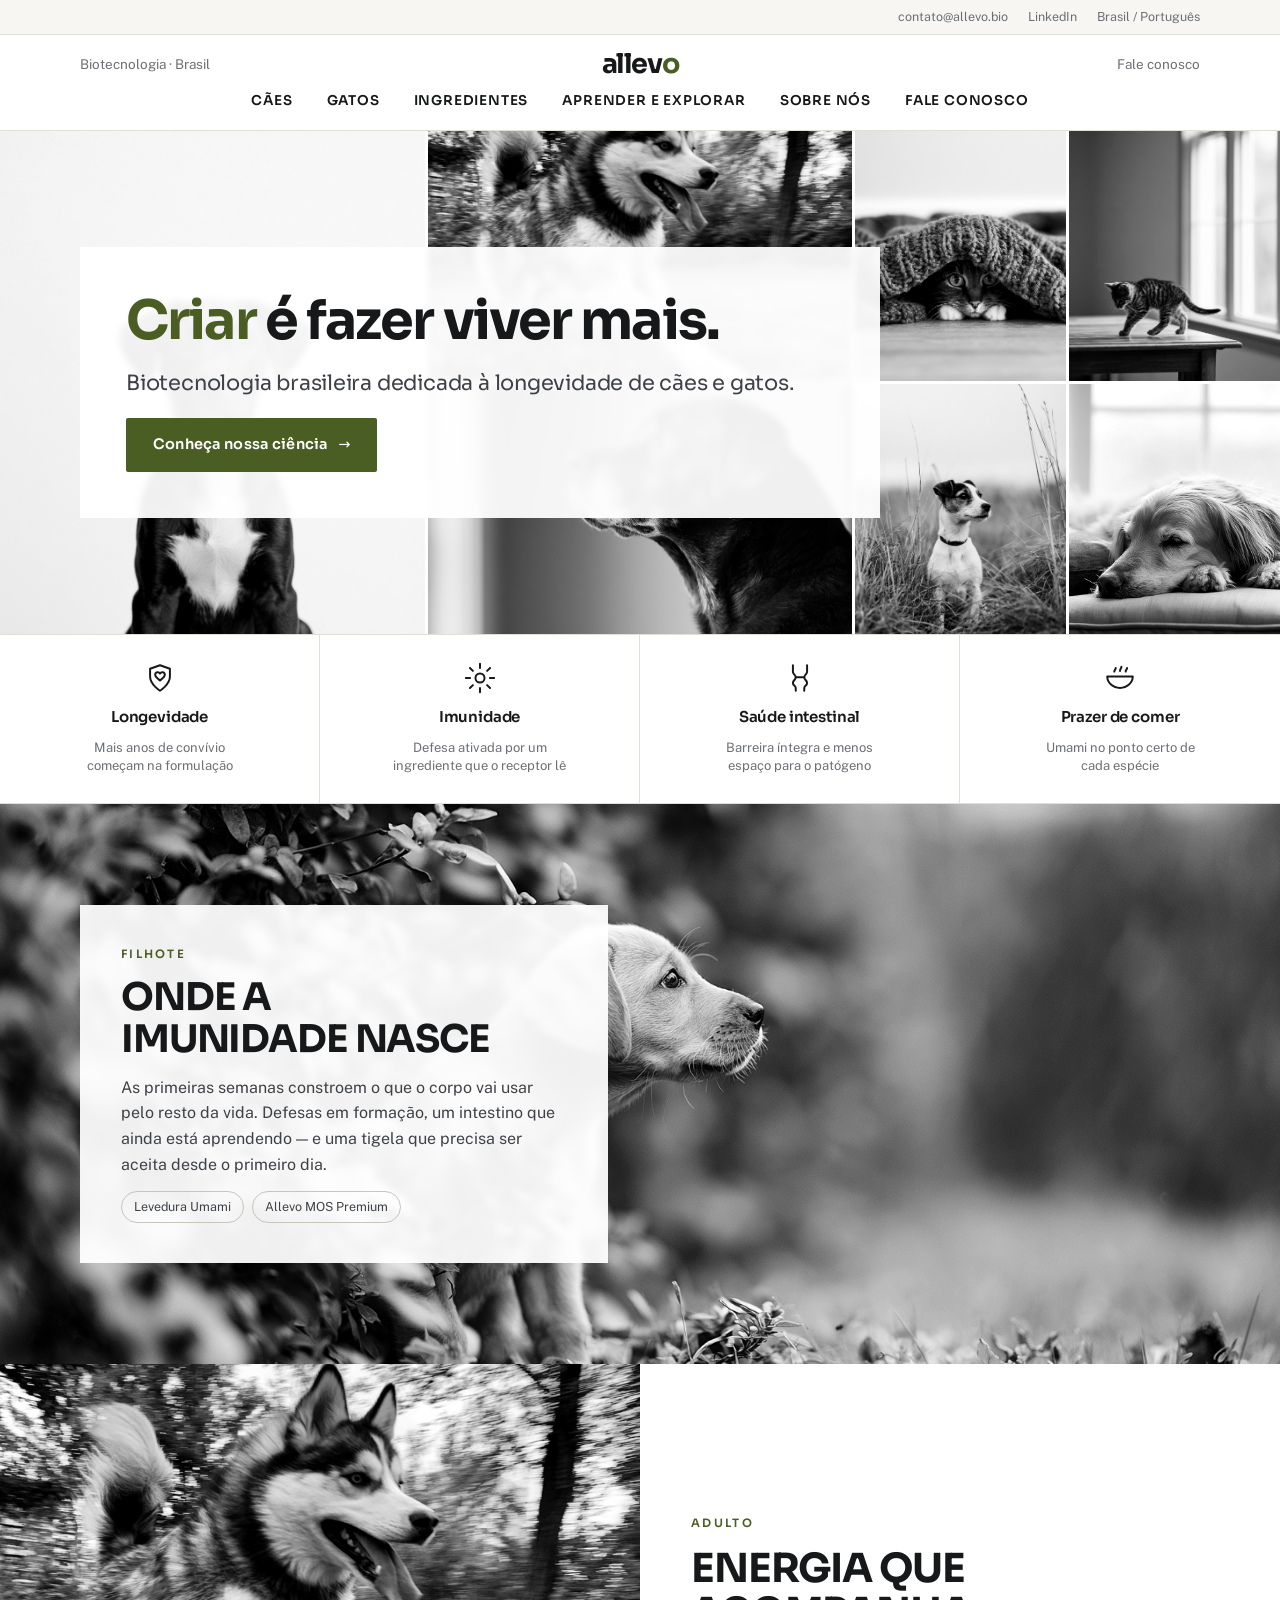
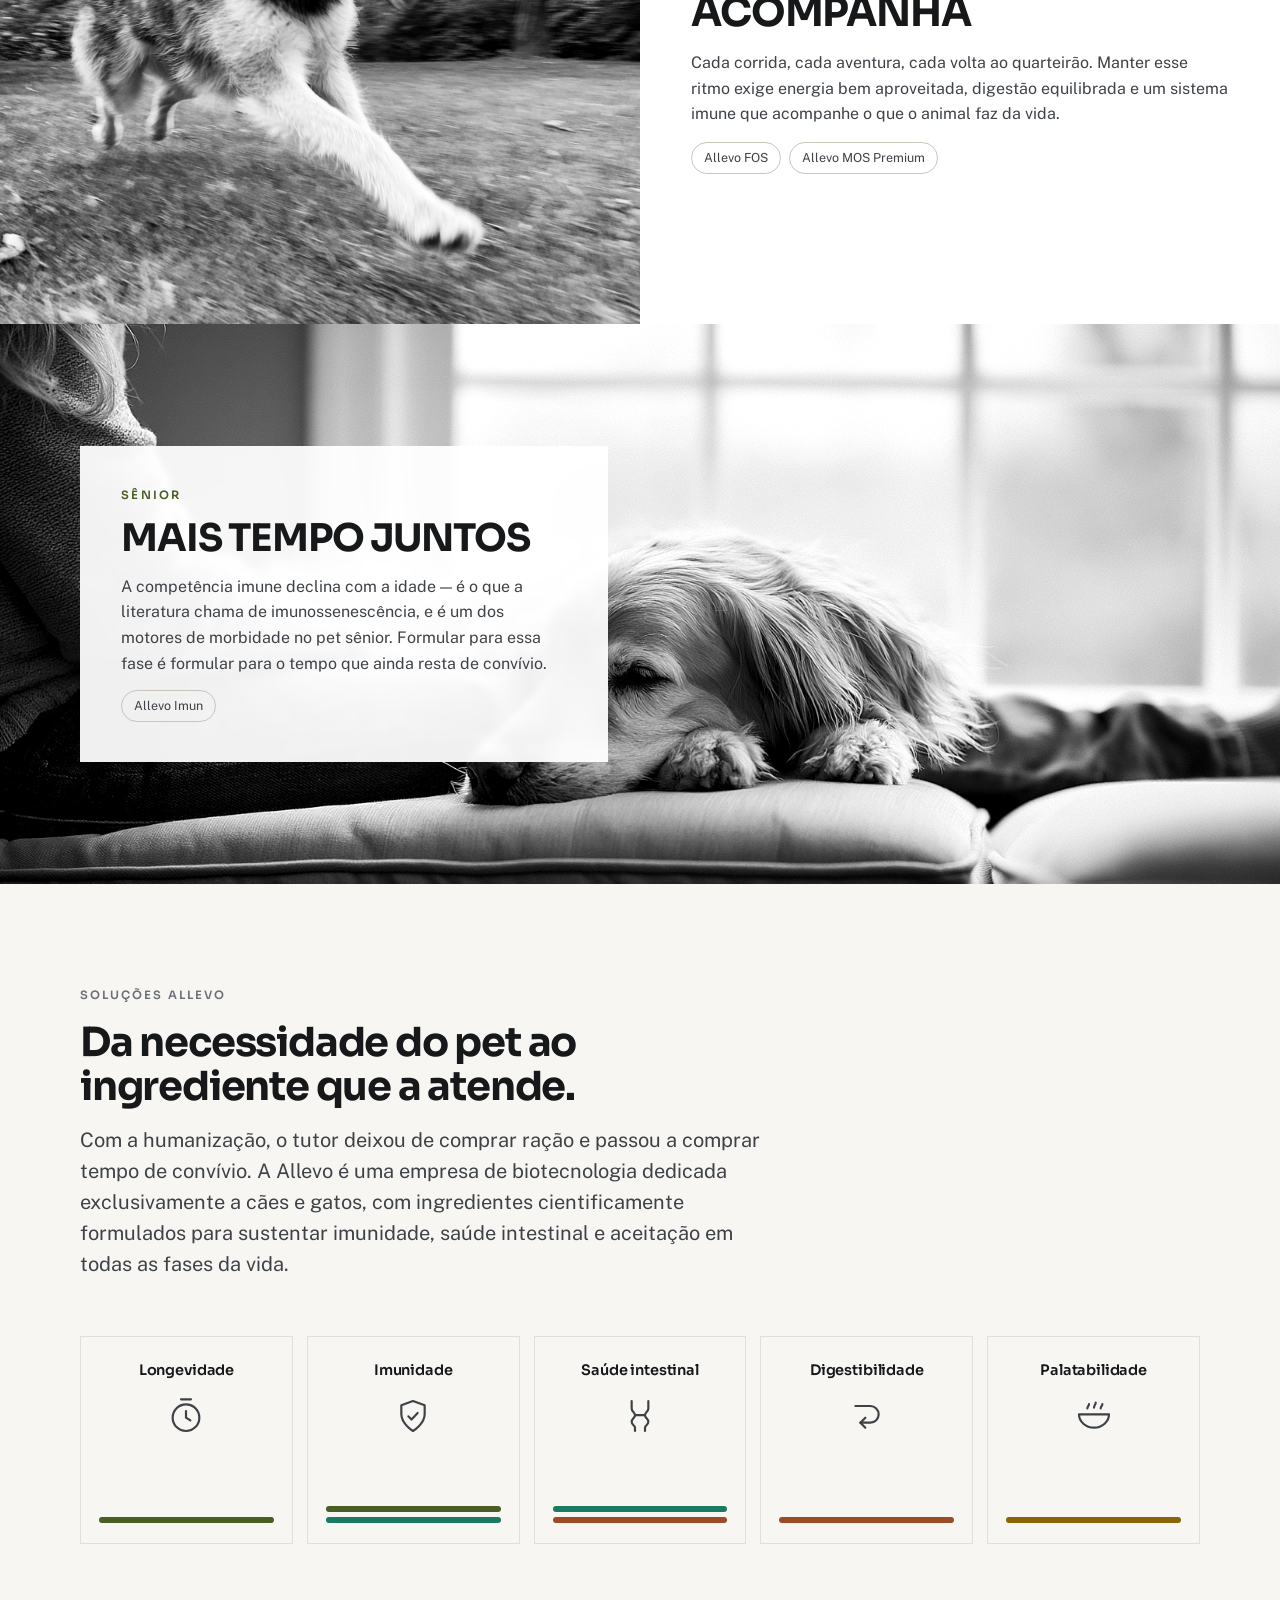
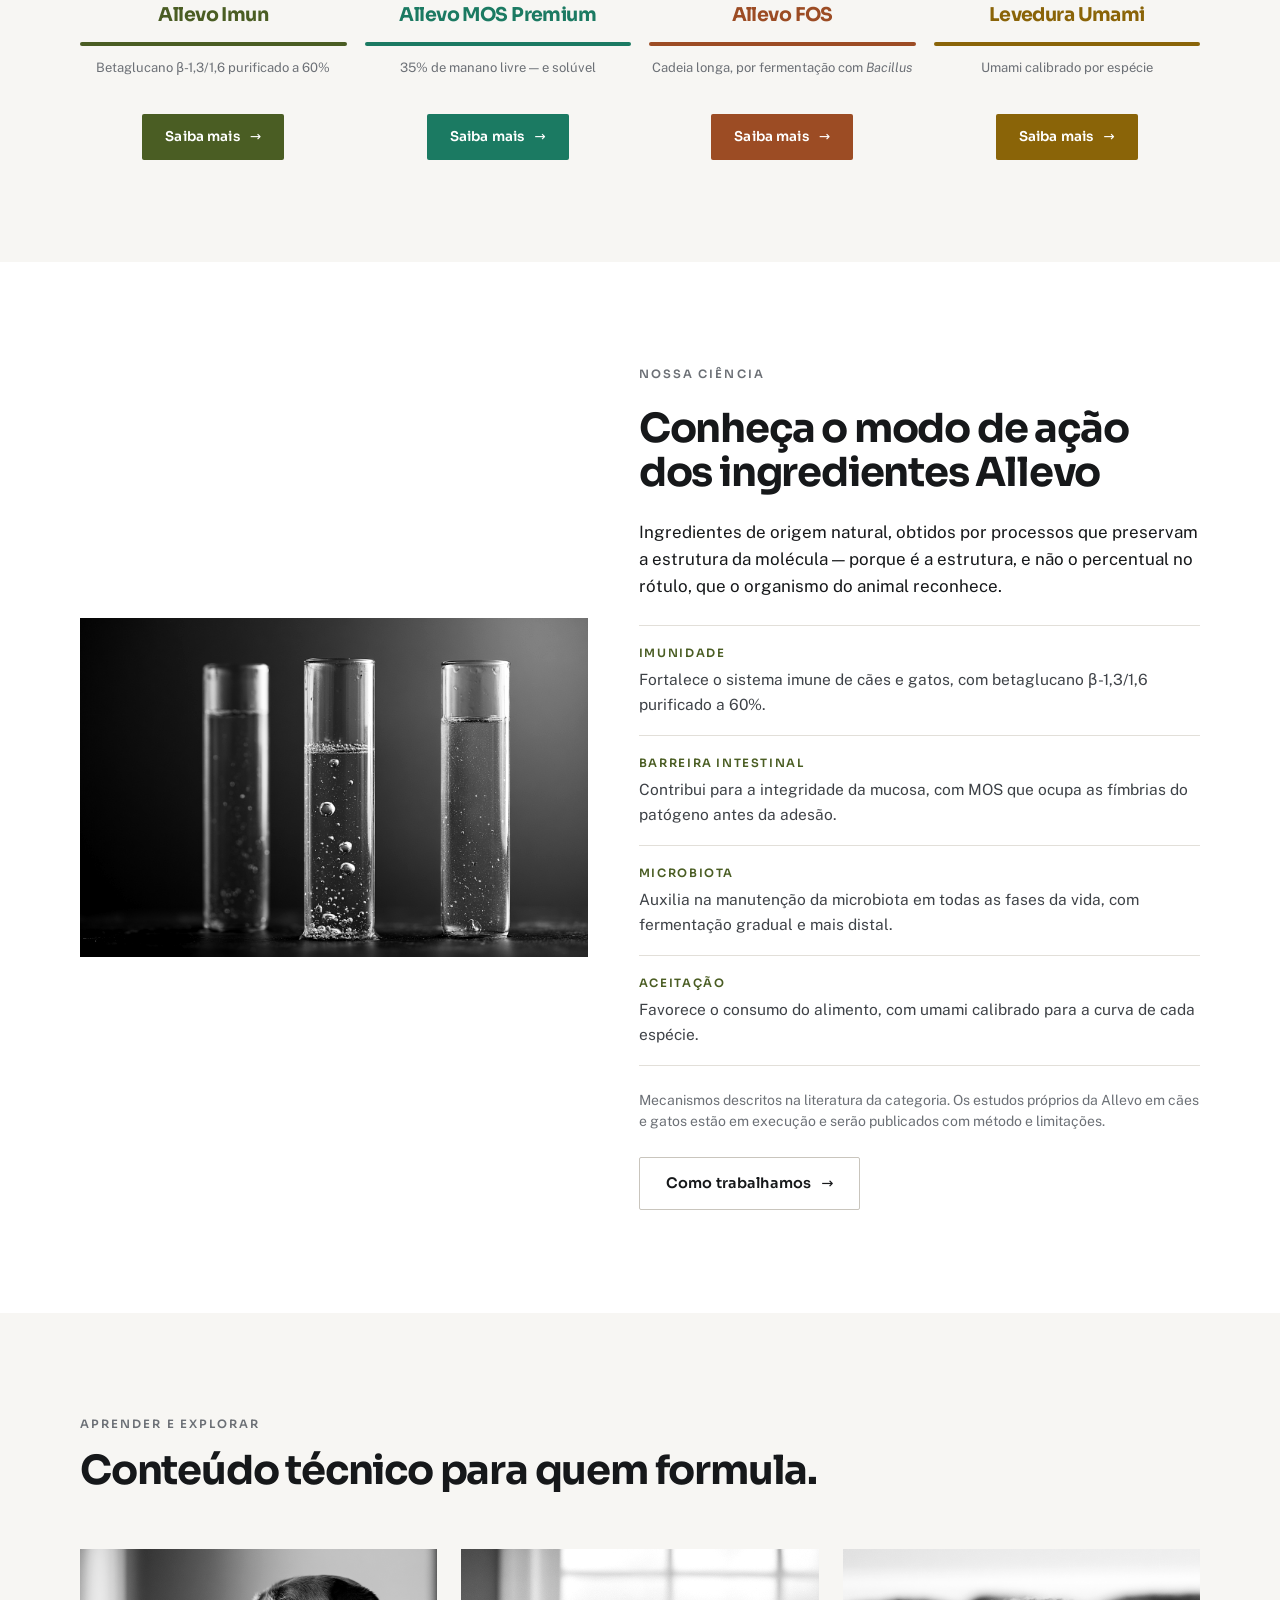
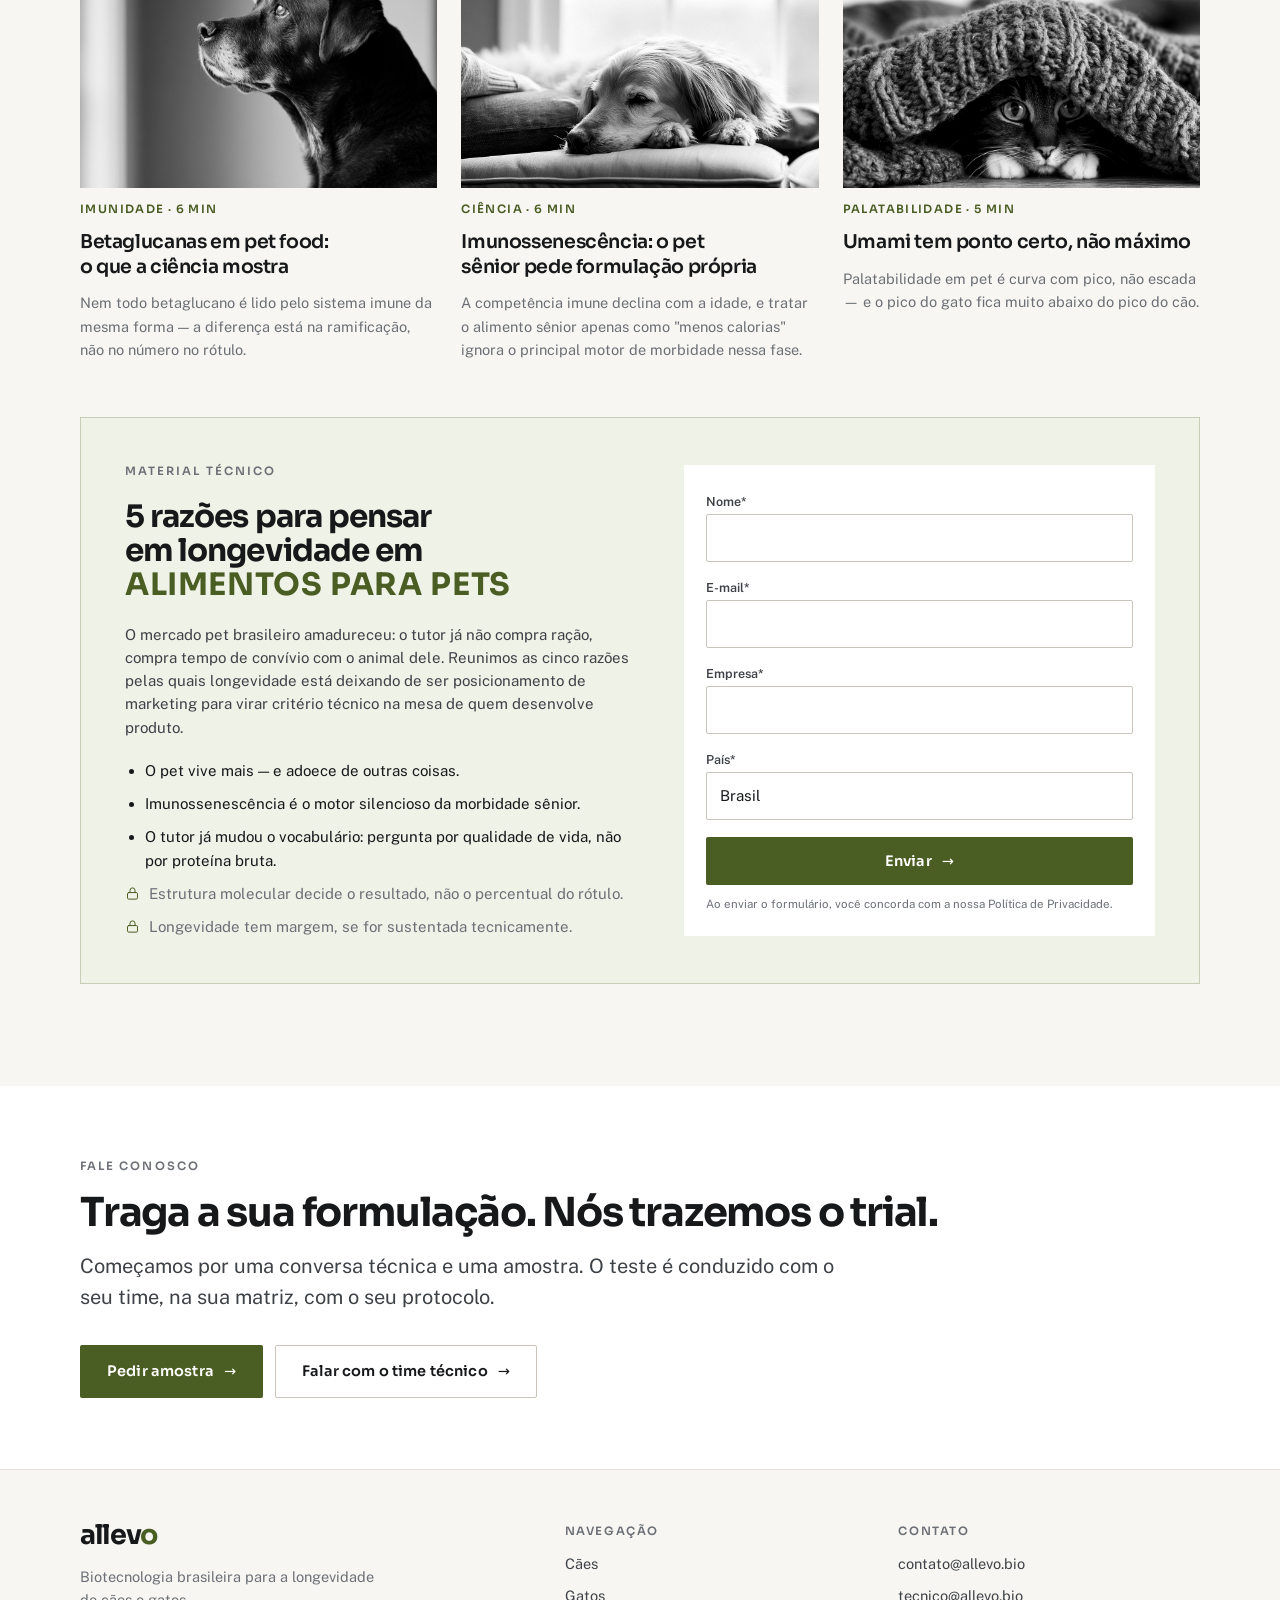
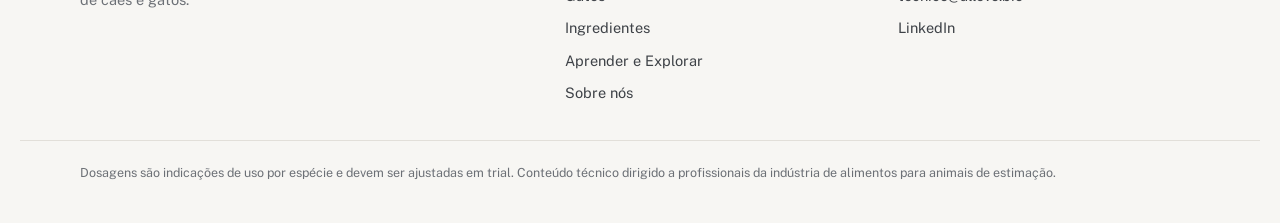
==== index.html @ f59e7001 "Paleta oliva, blocos de fase e comunicação no estilo MacroGard - Verde oliva #4A5D23 substitui o azu" ====
<!DOCTYPE html>
<html lang="pt-BR">
<head>
<meta charset="utf-8">
<meta name="viewport" content="width=device-width, initial-scale=1">
<title>Allevo — biotecnologia para a longevidade de cães e gatos</title>
<meta name="description" content="Ingredientes funcionais cientificamente formulados para pet food: betaglucano purificado, MOS solúvel, FOS de cadeia longa e levedura umami calibrada por espécie.">
<link rel="canonical" href="https://allevo.bio/">
<link rel="icon" href="favicon.svg" type="image/svg+xml">
<meta property="og:type" content="website">
<meta property="og:site_name" content="Allevo">
<meta property="og:locale" content="pt_BR">
<meta property="og:url" content="https://allevo.bio/">
<meta property="og:title" content="Allevo — biotecnologia para a longevidade de cães e gatos">
<meta property="og:description" content="Ingredientes funcionais cientificamente formulados para pet food: betaglucano purificado, MOS solúvel, FOS de cadeia longa e levedura umami calibrada por espécie.">
<meta property="og:image" content="https://allevo.bio/img/og-allevo.jpg">
<meta property="og:image:width" content="1200">
<meta property="og:image:height" content="630">
<meta name="twitter:card" content="summary_large_image">
<meta name="theme-color" content="#FFFFFF">
<link rel="preconnect" href="https://fonts.googleapis.com">
<link rel="preconnect" href="https://fonts.gstatic.com" crossorigin>
<link href="https://fonts.googleapis.com/css2?family=Sora:wght@400;600;700&family=Public+Sans:wght@400;500;600;700&display=swap" rel="stylesheet">
<link rel="stylesheet" href="styles.css?v=6df43c43">
</head>
<body>

<div class="topbar">
  <div class="topbar-in">
    <a href="mailto:contato@allevo.bio">contato@allevo.bio</a>
    <a href="#">LinkedIn</a>
    <span>Brasil / Português</span>
  </div>
</div>

<header class="nav">
  <div class="nav-in">
    <div class="nav-side"><span>Biotecnologia · Brasil</span></div>
    <a class="wordmark" href="index.html">allev<span>o</span></a>
    <div class="nav-side nav-side--r"><a href="#contato" style="color:inherit;text-decoration:none">Fale conosco</a></div>
  </div>
  <nav class="nav-links">
    <a href="caes.html">Cães</a>
    <a href="gatos.html">Gatos</a>
    <a href="ingredientes.html">Ingredientes</a>
    <a href="aprender.html">Aprender e Explorar</a>
    <a href="sobre.html">Sobre nós</a>
    <a href="#contato">Fale conosco</a>
  </nav>
  <div class="nav-mob">
    <div class="nav-mob-in">
      <a href="caes.html">Cães</a>
      <a href="gatos.html">Gatos</a>
      <a href="ingredientes.html">Ingredientes</a>
      <a href="aprender.html">Aprender e Explorar</a>
      <a href="sobre.html">Sobre nós</a>
      <a href="#contato">Fale conosco</a>
    </div>
  </div>
</header>

<main>

  <!-- ===================================================== HERO MOSAICO -->
  <section class="hero">
    <div class="mosaic" aria-hidden="true">
      <img class="bw" src="img/filhote-retrato.png" alt="" style="grid-column: span 2; grid-row: span 2;">
      <img class="bw" src="img/husky-correndo.png" alt="" style="grid-column: span 2;">
      <img class="bw" src="img/gato-cobertor.png" alt="">
      <img class="bw" src="img/gatinho-janela.png" alt="">
      <img class="bw" src="img/labrador-senior.png" alt="" style="grid-column: span 2;">
      <img class="bw" src="img/jack-russell-capim.png" alt="">
      <img class="bw" src="img/golden-tutor.png" alt="">
    </div>

    <div class="hero-panel">
      <div class="hero-panel-in">
        <div class="hero-card">
          <h1><span class="blue">Criar</span> é fazer viver mais.</h1>
          <p class="hero-sub">Biotecnologia brasileira dedicada à longevidade de cães e gatos.</p>
          <div class="btn-row">
            <a class="btn btn--primary" href="#ciencia">Conheça nossa ciência</a>
          </div>
        </div>
      </div>
    </div>
  </section>

  <!-- ===================================================== NECESSIDADES -->
  <section class="needs" aria-label="Necessidades do pet">
    <a class="need" href="ingredientes.html#imun">
      <svg viewBox="0 0 24 24" aria-hidden="true"><path d="M12 21s7-4.35 7-10V5.5L12 3 5 5.5V11c0 5.65 7 10 7 10Z"/><path d="M12 8.8c.9-1.4 3.4-1.1 3.4.9 0 1.7-2.2 3-3.4 4-1.2-1-3.4-2.3-3.4-4 0-2 2.5-2.3 3.4-.9Z"/></svg>
      <span class="need-t">Longevidade</span>
      <span class="need-d">Mais anos de convívio começam na formulação</span>
    </a>
    <a class="need" href="ingredientes.html#imun">
      <svg viewBox="0 0 24 24" aria-hidden="true"><circle cx="12" cy="12" r="3.2"/><path d="M12 2v3M12 19v3M2 12h3M19 12h3M4.9 4.9l2.1 2.1M17 17l2.1 2.1M19.1 4.9 17 7M7 17l-2.1 2.1"/></svg>
      <span class="need-t">Imunidade</span>
      <span class="need-d">Defesa ativada por um ingrediente que o receptor lê</span>
    </a>
    <a class="need" href="ingredientes.html#mos">
      <svg viewBox="0 0 24 24" aria-hidden="true"><path d="M7 3v4.5c0 2 2 2.2 2 4s-2 2-2 4 2 2 2 3.5V21"/><path d="M17 3v4.5c0 2-2 2.2-2 4s2 2 2 4-2 2-2 3.5V21"/><path d="M9 11.5h6"/></svg>
      <span class="need-t">Saúde intestinal</span>
      <span class="need-d">Barreira íntegra e menos espaço para o patógeno</span>
    </a>
    <a class="need" href="ingredientes.html#umami">
      <svg viewBox="0 0 24 24" aria-hidden="true"><path d="M3 11h18c0 4.4-4 8-9 8s-9-3.6-9-8Z"/><path d="M8 7.5c0-1.2 1-1.6 1-2.6M12 7c0-1.4 1-1.8 1-3M16 7.5c0-1.2 1-1.6 1-2.6"/></svg>
      <span class="need-t">Prazer de comer</span>
      <span class="need-d">Umami no ponto certo de cada espécie</span>
    </a>
  </section>

  <!-- ===================================================== ATO 1 -->
  <section class="act">
    <img class="act-photo bw" src="img/filhote-jardim.png" alt="Filhote explorando o jardim">
    <div class="act-overlay">
      <div class="act-in">
        <div class="act-copy">
          <span class="act-kicker">Filhote</span>
          <h2>Onde a imunidade nasce</h2>
          <p>As primeiras semanas constroem o que o corpo vai usar pelo resto da vida. Defesas em formação, um intestino que ainda está aprendendo — e uma tigela que precisa ser aceita desde o primeiro dia.</p>
          <div class="act-tags">
            <span class="act-tag">Levedura Umami</span>
            <span class="act-tag">Allevo MOS Premium</span>
          </div>
        </div>
      </div>
    </div>
  </section>

  <!-- ===================================================== ATO 2 (split) -->
  <section class="act-split">
    <img class="bw" src="img/husky-correndo.png" alt="Cão correndo em ritmo acelerado">
    <div class="act-split-copy">
      <span class="act-kicker">Adulto</span>
      <h2>Energia que acompanha</h2>
      <p>Cada corrida, cada aventura, cada volta ao quarteirão. Manter esse ritmo exige energia bem aproveitada, digestão equilibrada e um sistema imune que acompanhe o que o animal faz da vida.</p>
      <div class="act-tags">
        <span class="act-tag">Allevo FOS</span>
        <span class="act-tag">Allevo MOS Premium</span>
      </div>
    </div>
  </section>

  <!-- ===================================================== ATO 3 -->
  <section class="act">
    <img class="act-photo bw" src="img/golden-tutor.png" alt="Cão idoso descansando ao lado da tutora">
    <div class="act-overlay">
      <div class="act-in">
        <div class="act-copy">
          <span class="act-kicker">Sênior</span>
          <h2>Mais tempo juntos</h2>
          <p>A competência imune declina com a idade — é o que a literatura chama de imunossenescência, e é um dos motores de morbidade no pet sênior. Formular para essa fase é formular para o tempo que ainda resta de convívio.</p>
          <div class="act-tags">
            <span class="act-tag">Allevo Imun</span>
          </div>
        </div>
      </div>
    </div>
  </section>

  <!-- ===================================== BENEFÍCIOS × PRODUTOS -->
  <section class="band band--paper">
    <div class="spine stack g56 reveal">
      <div class="stack g16" style="max-width:70ch">
        <p class="eyebrow">Soluções Allevo</p>
        <h2>Da necessidade do pet ao ingrediente que a atende.</h2>
        <p class="lede">Com a humanização, o tutor deixou de comprar ração e passou a comprar tempo de convívio. A Allevo é uma empresa de biotecnologia dedicada exclusivamente a cães e gatos, com ingredientes cientificamente formulados para sustentar imunidade, saúde intestinal e aceitação em todas as fases da vida.</p>
      </div>

      <div class="benefits">
        <div class="benefit">
          <span class="benefit-t">Longevidade</span>
          <svg viewBox="0 0 24 24" aria-hidden="true"><circle cx="12" cy="13" r="8"/><path d="M12 9v4l2.6 1.6M9 2h6"/></svg>
          <div class="bars"><i class="b-imun"></i></div>
        </div>
        <div class="benefit">
          <span class="benefit-t">Imunidade</span>
          <svg viewBox="0 0 24 24" aria-hidden="true"><path d="M12 21s7-4.35 7-10V5.5L12 3 5 5.5V11c0 5.65 7 10 7 10Z"/><path d="M9.2 12.2l1.9 1.9 3.7-3.9"/></svg>
          <div class="bars"><i class="b-imun"></i><i class="b-mos"></i></div>
        </div>
        <div class="benefit">
          <span class="benefit-t">Saúde intestinal</span>
          <svg viewBox="0 0 24 24" aria-hidden="true"><path d="M7 3v4.5c0 2 2 2.2 2 4s-2 2-2 4 2 2 2 3.5V21"/><path d="M17 3v4.5c0 2-2 2.2-2 4s2 2 2 4-2 2-2 3.5V21"/><path d="M9 11.5h6"/></svg>
          <div class="bars"><i class="b-mos"></i><i class="b-fos"></i></div>
        </div>
        <div class="benefit">
          <span class="benefit-t">Digestibilidade</span>
          <svg viewBox="0 0 24 24" aria-hidden="true"><path d="M5 6h9a5 5 0 0 1 0 10H8"/><path d="M11 13l-3 3 3 3"/></svg>
          <div class="bars"><i class="b-fos"></i></div>
        </div>
        <div class="benefit">
          <span class="benefit-t">Palatabilidade</span>
          <svg viewBox="0 0 24 24" aria-hidden="true"><path d="M3 11h18c0 4.4-4 8-9 8s-9-3.6-9-8Z"/><path d="M8 7.5c0-1.2 1-1.6 1-2.6M12 7c0-1.4 1-1.8 1-3M16 7.5c0-1.2 1-1.6 1-2.6"/></svg>
          <div class="bars"><i class="b-umami"></i></div>
        </div>
      </div>

      <div class="brands">
        <div class="brand brand--imun">
          <span class="brand-name">Allevo Imun</span>
          <span class="brand-rule"></span>
          <span class="brand-note">Betaglucano β-1,3/1,6 purificado a 60%</span>
          <a class="btn" href="ingredientes.html#imun">Saiba mais</a>
        </div>
        <div class="brand brand--mos">
          <span class="brand-name">Allevo MOS Premium</span>
          <span class="brand-rule"></span>
          <span class="brand-note">35% de manano livre — e solúvel</span>
          <a class="btn" href="ingredientes.html#mos">Saiba mais</a>
        </div>
        <div class="brand brand--fos">
          <span class="brand-name">Allevo FOS</span>
          <span class="brand-rule"></span>
          <span class="brand-note">Cadeia longa, por fermentação com <em>Bacillus</em></span>
          <a class="btn" href="ingredientes.html#fos">Saiba mais</a>
        </div>
        <div class="brand brand--umami">
          <span class="brand-name">Levedura Umami</span>
          <span class="brand-rule"></span>
          <span class="brand-note">Umami calibrado por espécie</span>
          <a class="btn" href="ingredientes.html#umami">Saiba mais</a>
        </div>
      </div>
    </div>
  </section>

  <!-- ===================================================== CIÊNCIA -->
  <section class="band" id="ciencia">
    <div class="spine sci reveal">
      <img class="bw" src="img/ciencia-vidraria.png" alt="Vidraria de laboratório em fermentação">
      <div class="stack g24">
        <p class="eyebrow">Nossa ciência</p>
        <h2>Conheça o modo de ação dos ingredientes Allevo</h2>
        <p>Ingredientes de origem natural, obtidos por processos que preservam a estrutura da molécula — porque é a estrutura, e não o percentual no rótulo, que o organismo do animal reconhece.</p>
        <div class="sci-list">
          <div class="sci-item">
            <span class="sci-k">Imunidade</span>
            <span class="sci-v">Fortalece o sistema imune de cães e gatos, com betaglucano β-1,3/1,6 purificado a 60%.</span>
          </div>
          <div class="sci-item">
            <span class="sci-k">Barreira intestinal</span>
            <span class="sci-v">Contribui para a integridade da mucosa, com MOS que ocupa as fímbrias do patógeno antes da adesão.</span>
          </div>
          <div class="sci-item">
            <span class="sci-k">Microbiota</span>
            <span class="sci-v">Auxilia na manutenção da microbiota em todas as fases da vida, com fermentação gradual e mais distal.</span>
          </div>
          <div class="sci-item">
            <span class="sci-k">Aceitação</span>
            <span class="sci-v">Favorece o consumo do alimento, com umami calibrado para a curva de cada espécie.</span>
          </div>
        </div>
        <p class="small">Mecanismos descritos na literatura da categoria. Os estudos próprios da Allevo em cães e gatos estão em execução e serão publicados com método e limitações.</p>
        <div class="btn-row"><a class="btn btn--outline" href="sobre.html">Como trabalhamos</a></div>
      </div>
    </div>
  </section>

  <!-- ===================================================== APRENDER -->
  <section class="band band--paper">
    <div class="spine stack g56 reveal">
      <div class="stack g16">
        <p class="eyebrow">Aprender e Explorar</p>
        <h2>Conteúdo técnico para quem formula.</h2>
      </div>

      <div class="posts">
        <a class="post" href="aprender.html#betaglucanas">
          <img class="post-img bw" src="img/labrador-senior.png" alt="">
          <span class="post-meta">Imunidade · 6 min</span>
          <h3>Betaglucanas em pet food: o que a ciência mostra</h3>
          <p>Nem todo betaglucano é lido pelo sistema imune da mesma forma — a diferença está na ramificação, não no número no rótulo.</p>
        </a>
        <a class="post" href="aprender.html#imunossenescencia">
          <img class="post-img bw" src="img/golden-tutor.png" alt="">
          <span class="post-meta">Ciência · 6 min</span>
          <h3>Imunossenescência: o pet sênior pede formulação própria</h3>
          <p>A competência imune declina com a idade, e tratar o alimento sênior apenas como "menos calorias" ignora o principal motor de morbidade nessa fase.</p>
        </a>
        <a class="post" href="aprender.html#umami">
          <img class="post-img bw" src="img/gato-cobertor.png" alt="">
          <span class="post-meta">Palatabilidade · 5 min</span>
          <h3>Umami tem ponto certo, não máximo</h3>
          <p>Palatabilidade em pet é curva com pico, não escada — e o pico do gato fica muito abaixo do pico do cão.</p>
        </a>
      </div>

      <!-- Material rico -->
      <div class="gated">
        <div class="stack g20">
          <p class="eyebrow">Material técnico</p>
          <h2 style="font-size:clamp(23px,2.6vw,31px)">5 razões para pensar em longevidade em<br><span class="blue" style="letter-spacing:0.02em">ALIMENTOS PARA PETS</span></h2>
          <p class="small" style="font-size:15px;color:var(--ink-2)">O mercado pet brasileiro amadureceu: o tutor já não compra ração, compra tempo de convívio com o animal dele. Reunimos as cinco razões pelas quais longevidade está deixando de ser posicionamento de marketing para virar critério técnico na mesa de quem desenvolve produto.</p>
          <ul>
            <li>O pet vive mais — e adoece de outras coisas.</li>
            <li>Imunossenescência é o motor silencioso da morbidade sênior.</li>
            <li>O tutor já mudou o vocabulário: pergunta por qualidade de vida, não por proteína bruta.</li>
            <li class="locked"><svg viewBox="0 0 24 24" aria-hidden="true"><rect x="4" y="10.5" width="16" height="10.5" rx="2"/><path d="M8 10.5V7a4 4 0 0 1 8 0v3.5"/></svg><span>Estrutura molecular decide o resultado, não o percentual do rótulo.</span></li>
            <li class="locked"><svg viewBox="0 0 24 24" aria-hidden="true"><rect x="4" y="10.5" width="16" height="10.5" rx="2"/><path d="M8 10.5V7a4 4 0 0 1 8 0v3.5"/></svg><span>Longevidade tem margem, se for sustentada tecnicamente.</span></li>
          </ul>
        </div>

        <form class="form" action="#" method="post" onsubmit="return false;">
          <div><label for="f-nome">Nome*</label><input id="f-nome" name="nome" type="text" autocomplete="name" required></div>
          <div><label for="f-mail">E-mail*</label><input id="f-mail" name="email" type="email" autocomplete="email" required></div>
          <div><label for="f-emp">Empresa*</label><input id="f-emp" name="empresa" type="text" autocomplete="organization" required></div>
          <div><label for="f-pais">País*</label><input id="f-pais" name="pais" type="text" autocomplete="country-name" value="Brasil" required></div>
          <button class="btn btn--primary" type="submit" style="justify-content:center;margin-top:6px">Enviar</button>
          <p class="small" style="font-size:11.5px">Ao enviar o formulário, você concorda com a nossa Política de Privacidade.</p>
        </form>
      </div>
    </div>
  </section>

  <!-- ===================================================== CONTATO -->
  <section class="band band--tight" id="contato">
    <div class="spine stack g32 reveal">
      <div class="stack g16">
        <p class="eyebrow">Fale conosco</p>
        <h2>Traga a sua formulação. Nós trazemos o trial.</h2>
        <p class="lede">Começamos por uma conversa técnica e uma amostra. O teste é conduzido com o seu time, na sua matriz, com o seu protocolo.</p>
      </div>
      <div class="btn-row">
        <a class="btn btn--primary" href="mailto:contato@allevo.bio?subject=Pedido%20de%20amostra">Pedir amostra</a>
        <a class="btn btn--outline" href="mailto:tecnico@allevo.bio?subject=Conversa%20t%C3%A9cnica">Falar com o time técnico</a>
      </div>
    </div>
  </section>

</main>

<footer>
  <div class="spine foot">
    <div class="stack g16">
      <a class="wordmark" href="index.html">allev<span>o</span></a>
      <p style="color:var(--muted);font-size:14.5px;max-width:34ch">Biotecnologia brasileira para a longevidade de cães e gatos.</p>
    </div>
    <div>
      <h4>Navegação</h4>
      <div class="foot-col">
        <a href="caes.html">Cães</a>
        <a href="gatos.html">Gatos</a>
        <a href="ingredientes.html">Ingredientes</a>
        <a href="aprender.html">Aprender e Explorar</a>
        <a href="sobre.html">Sobre nós</a>
      </div>
    </div>
    <div>
      <h4>Contato</h4>
      <div class="foot-col">
        <a href="mailto:contato@allevo.bio">contato@allevo.bio</a>
        <a href="mailto:tecnico@allevo.bio">tecnico@allevo.bio</a>
        <a href="#">LinkedIn</a>
      </div>
    </div>
  </div>
  <div class="spine foot-bottom">
    Dosagens são indicações de uso por espécie e devem ser ajustadas em trial. Conteúdo técnico dirigido a profissionais da indústria de alimentos para animais de estimação.
  </div>
</footer>

<script src="reveal.js"></script>
</body>
</html>
---- styles.css ----
/* ==========================================================================
   Allevo — sistema visual v5
   Mundo em preto e branco. O azul Allevo é a única voz colorida da interface.
   As quatro cores de produto existem em um único bloco — e por isso saltam.
   ========================================================================== */

:root {
  --white:      #FFFFFF;
  --paper:      #F7F6F3;
  --paper-2:    #EDEBE6;
  --ink:        #16181A;
  --ink-2:      #3E4247;
  --muted:      #6C7076;
  --line:       #E2DFD9;
  --line-2:     #C9C5BD;

  /* A única cor da interface — verde oliva da marca */
  --allevo:     #4A5D23;  /* 7.29:1 sobre branco */
  --allevo-dk:  #3F4F1E;  /* hover, 8.94:1 */
  --allevo-sf:  #EFF2E7;

  /* Cores de produto — exclusivas do bloco de benefícios e das fichas.
     Calibradas para ≥4.5:1 como texto sobre branco E com branco por cima
     (elas viram fundo de botão). O âmbar original reprovava a 3.73:1.
     O Imun acompanha o oliva da marca: é o produto-âncora. */
  --imun:       #4A5D23;  /* 7.29:1 */
  --mos:        #1B7A62;  /* 5.24:1 */
  --fos:        #9C4C24;  /* 6.05:1 */
  --umami:      #8A6408;  /* 5.37:1 */

  --display: 'Sora', system-ui, sans-serif;
  --sans: 'Public Sans', system-ui, -apple-system, sans-serif;

  --ease: cubic-bezier(0.22, 1, 0.36, 1);
  --spine: 1240px;
  --pad: clamp(20px, 5vw, 60px);
  --band: clamp(64px, 8vw, 116px);
}

/* O site é claro por decisão, não por padrão do sistema.
   A referência da categoria — Royal Canin, Biorigin, Ohly — é toda light-only,
   e aqui o branco é o fundo da marca: o preto só existe dentro das fotos.
   Por isso NÃO seguimos prefers-color-scheme. O tema escuro continua definido
   abaixo e só entra se alguém marcar data-theme="dark" explicitamente. */
:root[data-theme="light"] {
  --white: #FFFFFF; --paper: #F7F6F3; --paper-2: #EDEBE6;
  --ink: #16181A; --ink-2: #3E4247; --muted: #6C7076;
  --line: #E2DFD9; --line-2: #C9C5BD;
  --allevo: #4A5D23; --allevo-dk: #3F4F1E; --allevo-sf: #EFF2E7;
  --imun: #4A5D23; --mos: #1B7A62; --fos: #9C4C24; --umami: #8A6408;
}
:root[data-theme="dark"] {
  --white: #131517; --paper: #191C1F; --paper-2: #212528;
  --ink: #F2F1EE; --ink-2: #C6C9CD; --muted: #969AA0;
  --line: #2E3235; --line-2: #414649;
  --allevo: #7CB0E6; --allevo-dk: #9CC6F2; --allevo-sf: #16232F;
  --imun: #7CB0E6; --mos: #4FC3A1; --fos: #E8975C; --umami: #E5C255;
}

* { box-sizing: border-box; }
html { scroll-behavior: smooth; }
@media (prefers-reduced-motion: reduce) { html { scroll-behavior: auto; } }

body {
  margin: 0;
  background: var(--white);
  color: var(--ink);
  font-family: var(--sans);
  font-size: 17px;
  line-height: 1.6;
  -webkit-font-smoothing: antialiased;
  overflow-x: hidden;
}

img { display: block; max-width: 100%; }

/* Toda fotografia do site vive em preto e branco. */
.bw { filter: grayscale(100%) contrast(1.05); }

/* ------------------------------------------------------------- Primitivos */

.spine { max-width: var(--spine); margin-inline: auto; padding-inline: var(--pad); }
.band { padding-block: var(--band); }
.band--paper { background: var(--paper); }
.band--tight { padding-block: clamp(44px, 5.5vw, 72px); }

h1, h2, h3, h4 { margin: 0; font-family: var(--display); text-wrap: balance; }

h1 {
  font-size: clamp(34px, 5vw, 58px);
  line-height: 1.04;
  letter-spacing: -0.035em;
  font-weight: 700;
}
h2 {
  font-size: clamp(27px, 3.3vw, 40px);
  line-height: 1.1;
  letter-spacing: -0.03em;
  font-weight: 700;
}
h3 { font-size: 19px; line-height: 1.3; letter-spacing: -0.02em; font-weight: 600; }

.blue { color: var(--allevo); }

p { margin: 0; max-width: 64ch; }
.lede { font-size: clamp(17px, 1.8vw, 20px); line-height: 1.55; color: var(--ink-2); }
.small { font-size: 14px; color: var(--muted); line-height: 1.55; }

.eyebrow {
  font-family: var(--display);
  font-size: 11.5px; font-weight: 600;
  letter-spacing: 0.18em; text-transform: uppercase;
  color: var(--muted); margin: 0;
}

.stack { display: flex; flex-direction: column; }
.g8{gap:8px} .g12{gap:12px} .g16{gap:16px} .g20{gap:20px}
.g24{gap:24px} .g32{gap:32px} .g40{gap:40px} .g56{gap:clamp(34px,4.5vw,56px)}

/* ---------------------------------------------------------------- Botões */

.btn {
  display: inline-flex; align-items: center; gap: 10px;
  padding: 14px 26px; border: 1.5px solid transparent; border-radius: 2px;
  font-family: var(--display); font-size: 14.5px; font-weight: 600;
  letter-spacing: 0.01em; text-decoration: none; cursor: pointer;
  transition: transform 150ms var(--ease), background-color 170ms ease,
              color 170ms ease, border-color 170ms ease;
}
.btn:active { transform: scale(0.975); }
.btn:focus-visible { outline: 2px solid var(--allevo); outline-offset: 3px; }
.btn::after { content: "→"; font-weight: 400; }

.btn--primary { background: var(--allevo); color: #FFF; }
.btn--outline { background: transparent; color: var(--ink); border-color: var(--line-2); }

@media (hover: hover) and (pointer: fine) {
  .btn--primary:hover { background: var(--allevo-dk); }
  .btn--outline:hover { border-color: var(--allevo); color: var(--allevo); }
}
.btn-row { display: flex; flex-wrap: wrap; gap: 12px; }

/* ------------------------------------------------------------------- Nav */

.topbar {
  background: var(--paper);
  border-bottom: 1px solid var(--line);
  font-size: 12.5px; color: var(--muted);
}
.topbar-in {
  max-width: var(--spine); margin-inline: auto;
  padding: 7px var(--pad);
  display: flex; justify-content: flex-end; gap: 20px;
}
.topbar a { color: inherit; text-decoration: none; }
@media (hover:hover){ .topbar a:hover { color: var(--ink); } }

.nav { position: sticky; top: 0; z-index: 50; background: var(--white);
       border-bottom: 1px solid var(--line); }

.nav-in {
  max-width: var(--spine); margin-inline: auto;
  padding: 16px var(--pad) 0;
  display: grid; grid-template-columns: 1fr auto 1fr; align-items: center; gap: 16px;
}
.nav-side { display: flex; align-items: center; gap: 14px; font-size: 13.5px; color: var(--muted); }
.nav-side--r { justify-content: flex-end; }

.wordmark {
  font-family: var(--display); font-weight: 700;
  font-size: 27px; letter-spacing: -0.05em;
  text-decoration: none; color: var(--ink); line-height: 1;
  justify-self: center;
}
.wordmark span { color: var(--allevo); }

.nav-links {
  max-width: var(--spine); margin-inline: auto;
  padding: 12px var(--pad) 13px;
  display: none; justify-content: center; gap: 34px;
  font-family: var(--display); font-size: 13.5px; font-weight: 600;
  letter-spacing: 0.06em; text-transform: uppercase;
}
.nav-links a {
  color: var(--ink); text-decoration: none;
  border-bottom: 2px solid transparent; padding-bottom: 3px;
  transition: color 160ms ease, border-color 160ms ease;
}
.nav-links a[aria-current="page"] { color: var(--allevo); border-color: var(--allevo); }
@media (hover:hover){ .nav-links a:hover { color: var(--allevo); } }
@media (min-width: 900px) { .nav-links { display: flex; } }

/* Faixa rolável no mobile */
.nav-mob { display: block; border-top: 1px solid var(--line); overflow-x: auto; scrollbar-width: none; }
.nav-mob::-webkit-scrollbar { display: none; }
.nav-mob-in {
  display: flex; gap: 24px; padding: 11px var(--pad);
  width: max-content; min-width: 100%;
  font-family: var(--display); font-size: 12.5px; font-weight: 600;
  letter-spacing: 0.06em; text-transform: uppercase;
}
.nav-mob a { color: var(--ink); text-decoration: none; white-space: nowrap; }
.nav-mob a[aria-current="page"] { color: var(--allevo); }
@media (min-width: 900px) { .nav-mob { display: none; } }

/* ---------------------------------------------------- Hero mosaico (RC) */

/* Fundo claro também nos vãos do mosaico: as fotos flutuam em vez de
   ficarem presas numa grade escura. */
.hero { position: relative; background: var(--white); }

.mosaic {
  display: grid;
  grid-template-columns: repeat(6, 1fr);
  grid-auto-rows: clamp(150px, 21vw, 250px);
  gap: 3px;
}
.mosaic img { width: 100%; height: 100%; object-fit: cover; }
@media (max-width: 780px) {
  .mosaic { grid-template-columns: repeat(3, 1fr); grid-auto-rows: 128px; }
  .mosaic img:nth-child(n+7) { display: none; }
}

.hero-panel {
  position: absolute; inset: 0;
  display: flex; align-items: center;
  pointer-events: none;
}
.hero-panel-in {
  max-width: var(--spine); margin-inline: auto; width: 100%;
  padding-inline: var(--pad);
}
.hero-card {
  background: color-mix(in srgb, var(--white) 94%, transparent);
  backdrop-filter: blur(3px);
  padding: clamp(26px, 3.6vw, 46px) clamp(24px, 3.6vw, 52px);
  max-width: 800px;
  pointer-events: auto;
  display: flex; flex-direction: column; gap: 18px;
}
.hero-card h1 { font-size: clamp(30px, 4.6vw, 54px); }
.hero-sub {
  font-family: var(--display); font-weight: 400;
  font-size: clamp(16px, 1.9vw, 21px); color: var(--ink-2);
  letter-spacing: -0.01em; max-width: 46ch;
}
@media (max-width: 780px) {
  .hero-panel { position: static; }
  .hero-card { max-width: none; background: var(--white); backdrop-filter: none; }
}

/* --------------------------------------------------- Faixa de necessidades */

.needs {
  display: grid; grid-template-columns: repeat(2, 1fr);
  border-top: 1px solid var(--line);
}
@media (min-width: 760px) { .needs { grid-template-columns: repeat(4, 1fr); } }

.need {
  display: flex; flex-direction: column; align-items: center; gap: 10px;
  padding: 26px 16px 28px; text-align: center; text-decoration: none;
  color: var(--ink);
  border-right: 1px solid var(--line); border-bottom: 1px solid var(--line);
  transition: background-color 180ms ease;
}
.need:last-child { border-right: none; }
.need svg { width: 34px; height: 34px; stroke: var(--ink); fill: none;
            stroke-width: 1.4; stroke-linecap: round; stroke-linejoin: round;
            transition: stroke 180ms ease; }
.need-t { font-family: var(--display); font-size: 15px; font-weight: 600; letter-spacing: -0.01em;
          transition: color 180ms ease; }
.need-d { font-size: 13px; color: var(--muted); line-height: 1.4; max-width: 22ch; }
@media (hover:hover){
  .need:hover { background: var(--allevo-sf); }
  .need:hover svg { stroke: var(--allevo); }
  .need:hover .need-t { color: var(--allevo); }
}
.need:focus-visible { outline: 2px solid var(--allevo); outline-offset: -2px; }

/* ------------------------------------------------------------ Atos (bandas) */

/* Os atos usam o mesmo dispositivo do hero: cartão claro sobre a foto.
   A foto segue full-bleed; o texto nunca depende de gradiente escuro. */
.act { position: relative; background: var(--white); }
.act-photo { width: 100%; height: clamp(360px, 44vw, 560px); object-fit: cover; }
.act-overlay {
  position: absolute; inset: 0; display: flex; align-items: center;
}
.act-in { max-width: var(--spine); margin-inline: auto; width: 100%; padding-inline: var(--pad); }
.act-copy {
  max-width: 33rem; color: var(--ink);
  display: flex; flex-direction: column; gap: 14px;
  background: color-mix(in srgb, var(--white) 94%, transparent);
  backdrop-filter: blur(3px);
  padding: clamp(24px, 3.2vw, 40px) clamp(22px, 3.2vw, 44px);
}
.act-copy h2 { color: var(--ink); text-transform: uppercase; font-size: clamp(24px, 3vw, 38px); }
.act-copy p { color: var(--ink-2); font-size: 16px; }
.act-kicker {
  font-family: var(--display); font-size: 11.5px; font-weight: 600;
  letter-spacing: 0.2em; text-transform: uppercase; color: var(--allevo);
}
.act-tags { display: flex; flex-wrap: wrap; gap: 8px; }
.act-tag {
  font-size: 12.5px; padding: 5px 12px; border-radius: 999px;
  border: 1px solid var(--line-2); color: var(--ink-2);
}
@media (max-width: 720px) {
  .act-overlay { align-items: flex-end; }
  .act-in { padding-bottom: 22px; }
  .act-copy { max-width: none; }
}

/* Ato em split — foto + texto, o padrão do anexo Eukanuba */
.act-split { display: grid; grid-template-columns: 1fr; background: var(--white); }
@media (min-width: 860px) { .act-split { grid-template-columns: 1fr 1fr; } }
.act-split img { width: 100%; height: 100%; min-height: 340px; max-height: 560px; object-fit: cover; }
.act-split-copy {
  display: flex; flex-direction: column; gap: 15px; justify-content: center;
  padding: clamp(34px, 5vw, 72px) clamp(24px, 4vw, 62px);
  color: var(--ink);
}
.act-split-copy h2 { color: var(--ink); text-transform: uppercase; }
.act-split-copy p { color: var(--ink-2); font-size: 16px; }

/* ------------------------------------------- Benefícios × produtos (Biorigin) */

.benefits { display: grid; gap: 14px; grid-template-columns: repeat(2, 1fr); }
@media (min-width: 820px) { .benefits { grid-template-columns: repeat(5, 1fr); } }

.benefit {
  background: var(--paper); border: 1px solid var(--line);
  padding: 22px 18px 20px; display: flex; flex-direction: column;
  align-items: center; gap: 14px; text-align: center; min-height: 208px;
}
.benefit-t { font-family: var(--display); font-size: 14.5px; font-weight: 600; letter-spacing: -0.01em; }
.benefit svg { width: 40px; height: 40px; stroke: var(--ink-2); fill: none;
               stroke-width: 1.3; stroke-linecap: round; stroke-linejoin: round; }
.bars { margin-top: auto; display: flex; flex-direction: column; gap: 5px; width: 100%; }
.bars i { display: block; height: 6px; border-radius: 3px; }
.b-imun  { background: var(--imun); }
.b-mos   { background: var(--mos); }
.b-fos   { background: var(--fos); }
.b-umami { background: var(--umami); }

.brands { display: grid; gap: 18px; grid-template-columns: repeat(2, 1fr); }
@media (min-width: 820px) { .brands { grid-template-columns: repeat(4, 1fr); } }
.brand { display: flex; flex-direction: column; align-items: center; gap: 12px; }
.brand-name {
  font-family: var(--display); font-size: 19px; font-weight: 700;
  letter-spacing: -0.03em; color: var(--bc); text-align: center;
}
.brand-rule { width: 100%; height: 4px; border-radius: 2px; background: var(--bc); }
.brand-note { font-size: 13px; color: var(--muted); text-align: center; min-height: 3.4em; }
.brand .btn { background: var(--bc); color: #FFF; padding: 11px 22px; font-size: 13.5px; }
@media (hover:hover){ .brand .btn:hover { filter: brightness(0.86); } }
.brand--imun  { --bc: var(--imun); }
.brand--mos   { --bc: var(--mos); }
.brand--fos   { --bc: var(--fos); }
.brand--umami { --bc: var(--umami); }

/* ------------------------------------------------------------------ Blog */

.posts { display: grid; gap: 24px; grid-template-columns: 1fr; }
@media (min-width: 760px) { .posts { grid-template-columns: repeat(3, 1fr); } }
.post { text-decoration: none; color: var(--ink); display: flex; flex-direction: column; gap: 12px; }
.post-img { aspect-ratio: 3/2; width: 100%; object-fit: cover; }
.post-meta {
  font-family: var(--display); font-size: 11.5px; font-weight: 600;
  letter-spacing: 0.12em; text-transform: uppercase; color: var(--allevo);
}
.post h3 { transition: color 160ms ease; }
.post p { font-size: 14.5px; color: var(--muted); }
@media (hover:hover){ .post:hover h3 { color: var(--allevo); } }
.post:focus-visible { outline: 2px solid var(--allevo); outline-offset: 4px; }

/* Material rico */
.gated {
  background: var(--allevo-sf);
  border: 1px solid color-mix(in srgb, var(--allevo) 24%, transparent);
  padding: clamp(26px, 4vw, 44px);
  display: grid; gap: clamp(24px, 3vw, 44px); grid-template-columns: 1fr;
}
@media (min-width: 880px) { .gated { grid-template-columns: 1.05fr .95fr; align-items: center; } }
.gated ul { margin: 0; padding-left: 20px; display: flex; flex-direction: column; gap: 9px; }
.gated li { font-size: 15px; }
/* As razões que ficam atrás do formulário precisam parecer bloqueadas,
   não apenas cinzas — senão a mecânica do material rico não se lê. */
.gated li.locked {
  color: var(--muted); list-style: none; margin-left: -20px;
  display: flex; align-items: flex-start; gap: 9px;
}
.gated li.locked svg {
  flex: none; width: 15px; height: 15px; margin-top: 4px;
  stroke: var(--allevo); fill: none; stroke-width: 1.6;
  stroke-linecap: round; stroke-linejoin: round;
}
.form { display: flex; flex-direction: column; gap: 11px; background: var(--white); padding: 22px; }
.form label { font-size: 12.5px; font-weight: 600; color: var(--ink-2); }
.form input, .form select {
  font: inherit; font-size: 15px; padding: 11px 13px;
  border: 1px solid var(--line-2); border-radius: 2px;
  background: var(--white); color: var(--ink); width: 100%;
}
.form input:focus-visible, .form select:focus-visible { outline: 2px solid var(--allevo); outline-offset: 1px; }

/* ------------------------------------------------------------- Ciência */

.sci { display: grid; gap: clamp(28px, 4vw, 56px); grid-template-columns: 1fr; align-items: center; }
@media (min-width: 880px) { .sci { grid-template-columns: .95fr 1.05fr; } }
.sci-list { display: flex; flex-direction: column; }
.sci-item { padding: 18px 0; border-top: 1px solid var(--line); display: flex; flex-direction: column; gap: 5px; }
.sci-item:last-child { border-bottom: 1px solid var(--line); }
.sci-k { font-family: var(--display); font-size: 11.5px; font-weight: 600;
         letter-spacing: 0.14em; text-transform: uppercase; color: var(--allevo); }
.sci-v { font-size: 15.5px; color: var(--ink-2); }

/* ------------------------------------------------------- Fichas de produto */

.sheet { display: grid; gap: clamp(28px, 4vw, 52px); grid-template-columns: 1fr; }
@media (min-width: 900px) { .sheet { grid-template-columns: 1.1fr .9fr; align-items: start; } }
.sheet-head { border-top: 4px solid var(--bc); padding-top: 20px; }
.specs { border: 1px solid var(--line); background: var(--paper); }
.spec-row { display: grid; grid-template-columns: 1fr auto; gap: 16px;
            padding: 13px 18px; border-bottom: 1px solid var(--line); font-size: 14.5px; }
.spec-row:last-child { border-bottom: none; }
.spec-k { color: var(--muted); }
.spec-v { font-weight: 600; text-align: right; }

/* -------------------------------------------------------------- Rodapé */

footer { background: var(--paper); color: var(--ink);
         border-top: 1px solid var(--line); padding-block: 52px 40px; }
footer a { color: var(--ink-2); text-decoration: none; }
@media (hover:hover){ footer a:hover { color: var(--allevo); } }
.foot { display: grid; gap: 32px; grid-template-columns: 1fr; }
@media (min-width: 760px) { .foot { grid-template-columns: 1.5fr 1fr 1fr; } }
.foot h4 { font-family: var(--display); font-size: 11.5px; letter-spacing: 0.14em;
           text-transform: uppercase; color: var(--muted);
           margin: 0 0 12px; font-weight: 600; }
.foot-col { display: flex; flex-direction: column; gap: 9px; font-size: 14.5px; }
.foot .wordmark { color: var(--ink); justify-self: start; }
.foot-bottom { margin-top: 36px; padding-top: 22px; border-top: 1px solid var(--line);
               font-size: 12.5px; color: var(--muted); }

/* ------------------------------------------------------------- Reveal */

.reveal { opacity: 0; transform: translateY(16px); }
.reveal.is-in { opacity: 1; transform: none;
  transition: opacity 620ms var(--ease), transform 620ms var(--ease); }
@media (prefers-reduced-motion: reduce) {
  .reveal { opacity: 1; transform: none; transition: none; }
  .btn, .need, .post h3 { transition: none; }
}

/* --------------------------------------------------------------- Artigos */

.article { max-width: 720px; margin-inline: auto; }
.article h2 { font-size: clamp(24px, 2.8vw, 33px); margin-top: 8px; }
.article h3 { font-size: 19px; margin-top: 14px; }
.article p { font-size: 17px; line-height: 1.68; max-width: none; }
.article > * + * { margin-top: 20px; }
.article ol, .article ul { margin: 0; padding-left: 22px; display: flex; flex-direction: column; gap: 10px; }
.article li { font-size: 17px; line-height: 1.6; }
.article-head { border-bottom: 1px solid var(--line); padding-bottom: 22px; }
.article-note {
  border-left: 3px solid var(--allevo);
  padding: 4px 0 4px 18px;
  font-size: 15px; color: var(--muted); font-style: italic;
}
.article-sign {
  font-family: var(--display); font-weight: 700;
  font-size: 19px; letter-spacing: -0.02em; color: var(--allevo);
  padding-top: 6px;
}
.toc { display: flex; flex-direction: column; }
.toc a {
  display: grid; grid-template-columns: auto 1fr auto; gap: 18px; align-items: baseline;
  padding: 18px 0; border-bottom: 1px solid var(--line);
  text-decoration: none; color: var(--ink);
  transition: padding-inline 200ms var(--ease), background-color 200ms ease;
}
.toc a:first-child { border-top: 1px solid var(--line); }
.toc-n { font-family: var(--display); font-size: 13px; color: var(--allevo); font-weight: 600; }
.toc-t { font-family: var(--display); font-weight: 600; font-size: 17.5px; letter-spacing: -0.02em; }
.toc-m { font-size: 13px; color: var(--muted); white-space: nowrap; }
@media (hover:hover){ .toc a:hover { background: var(--paper); padding-inline: 12px; } }
.toc a:focus-visible { outline: 2px solid var(--allevo); outline-offset: -2px; }
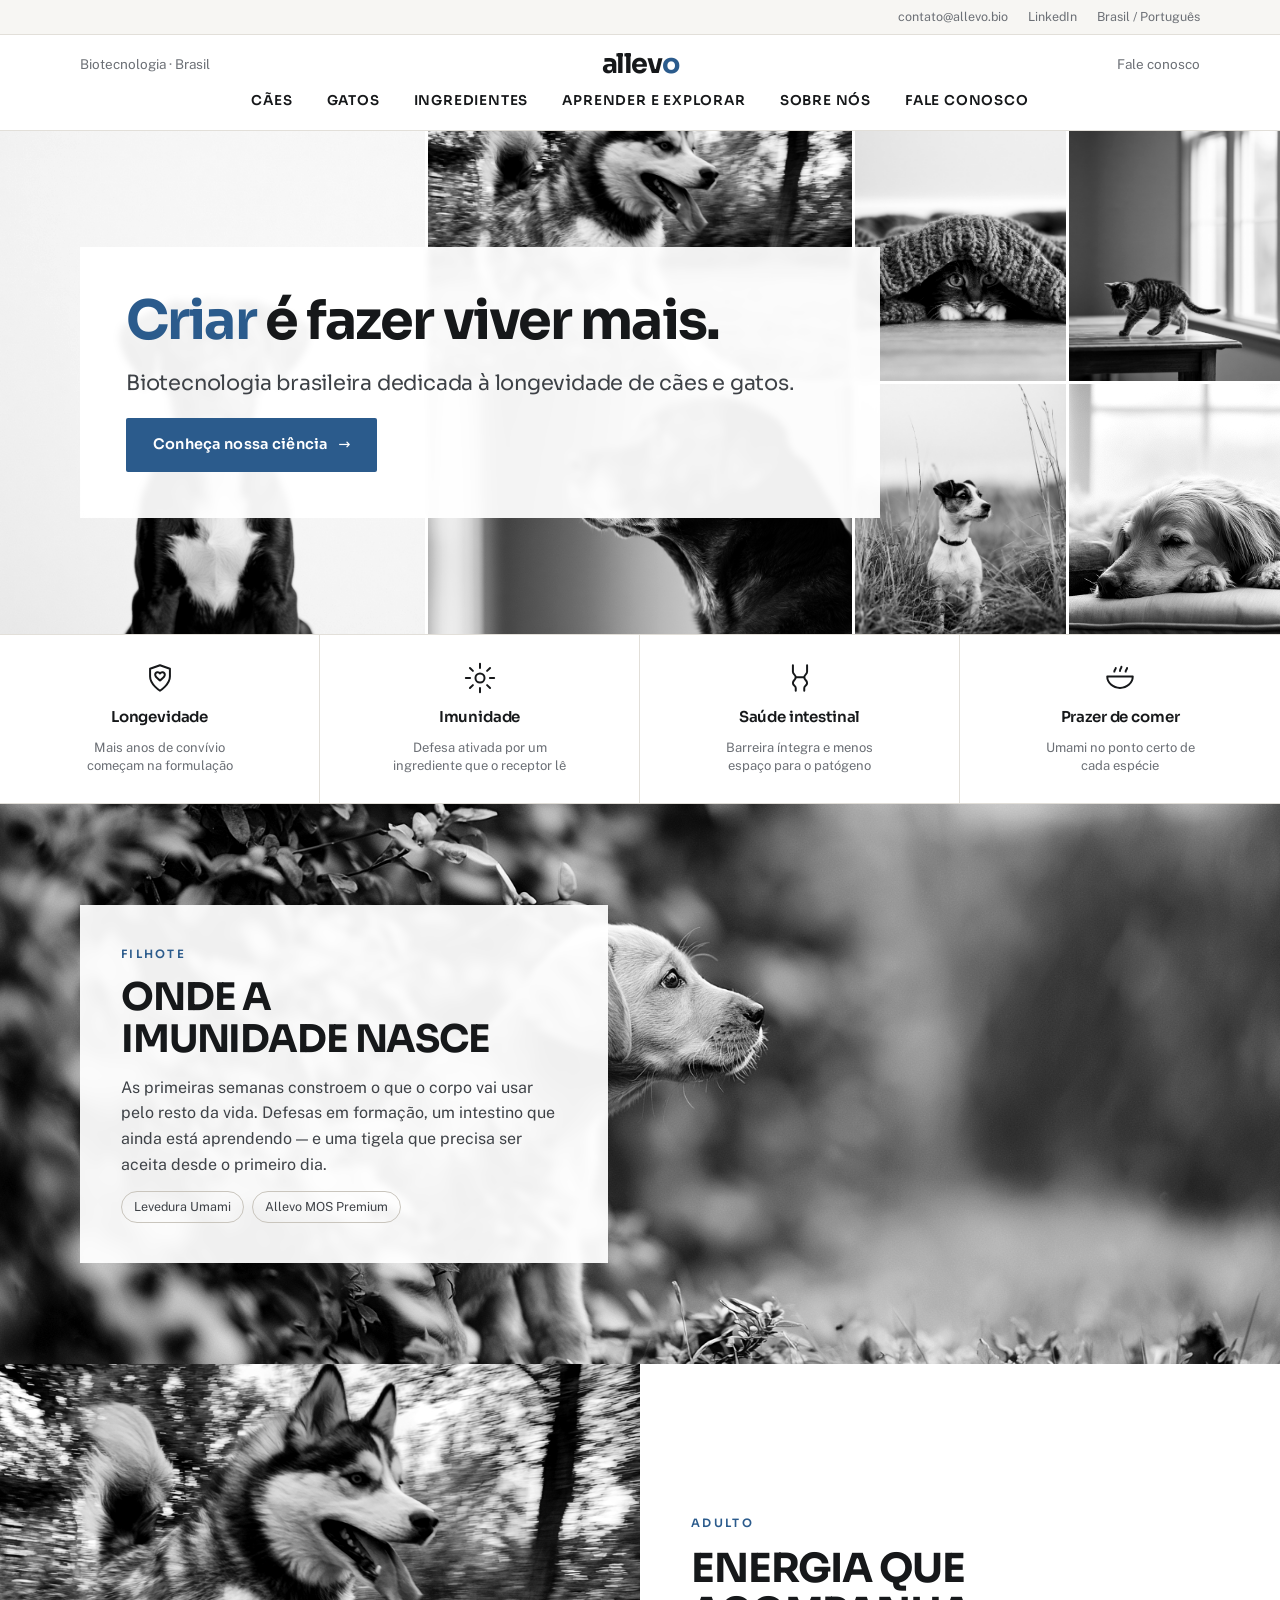
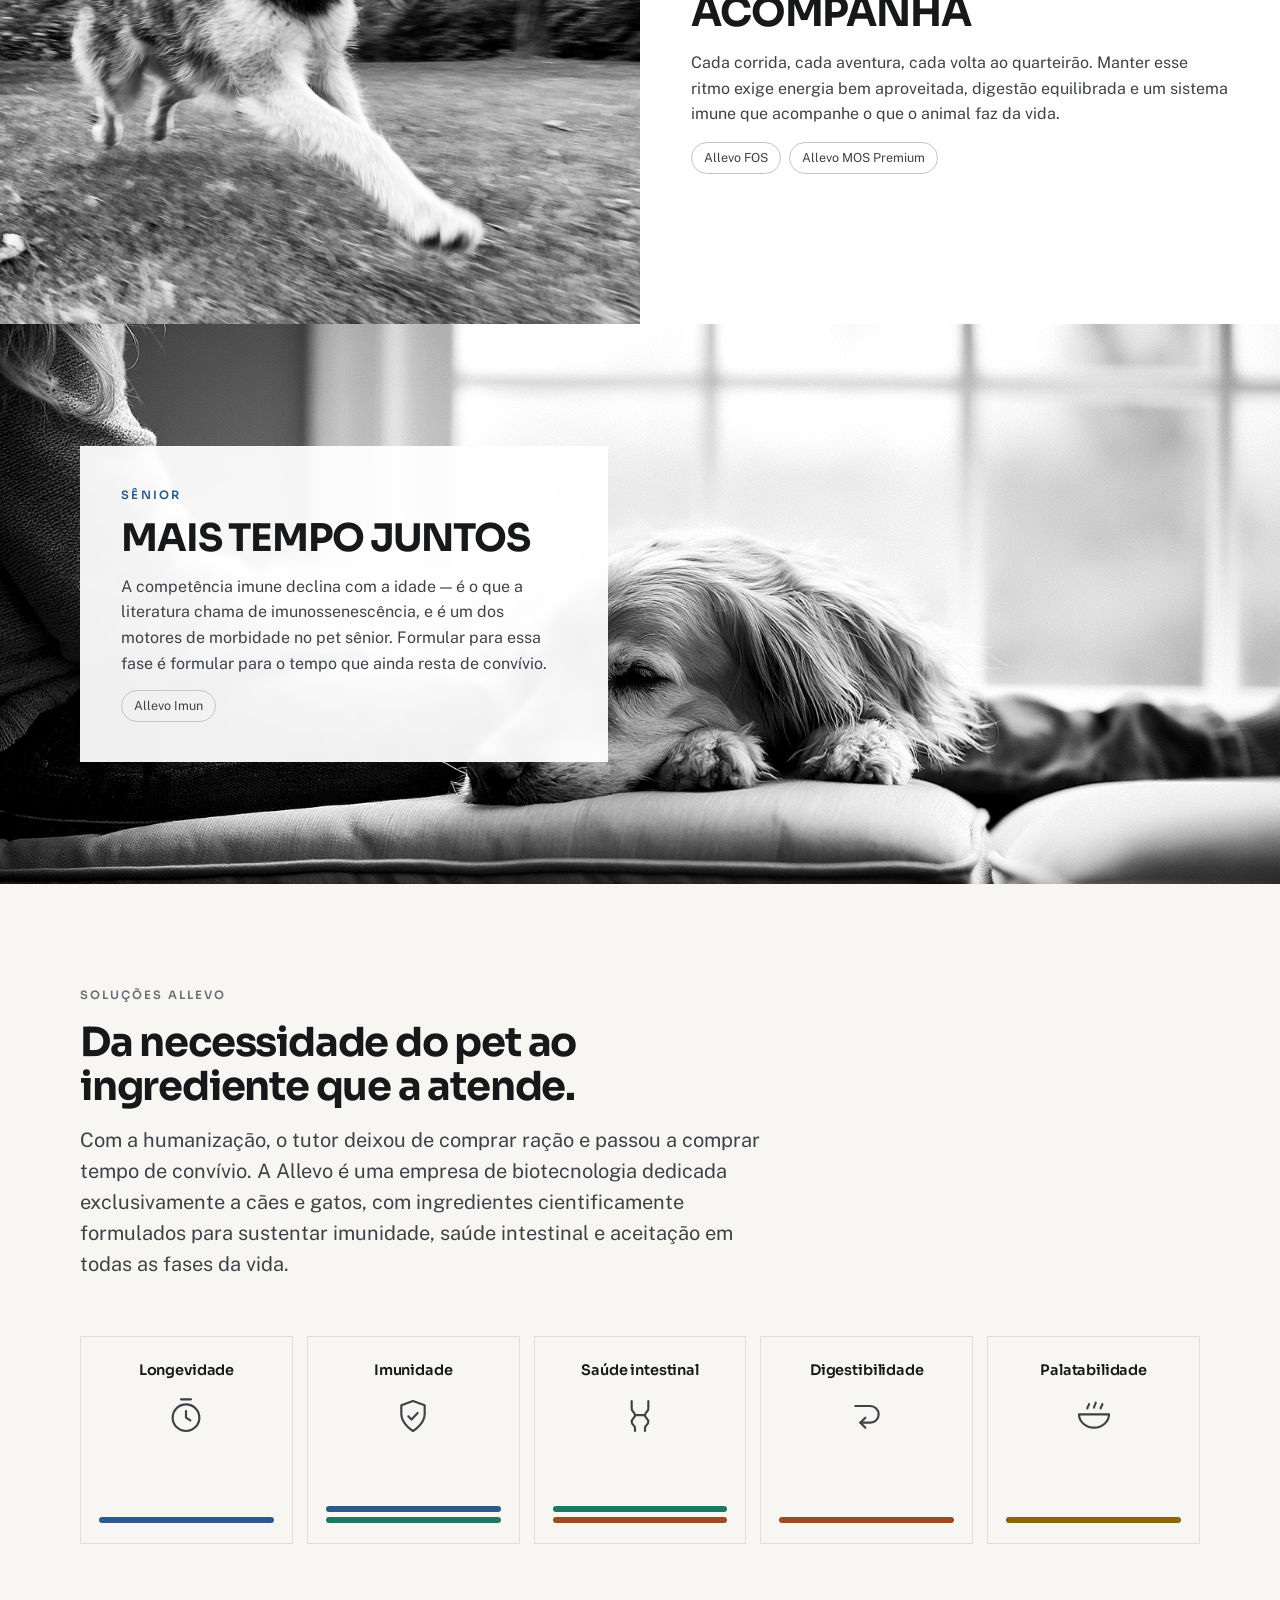
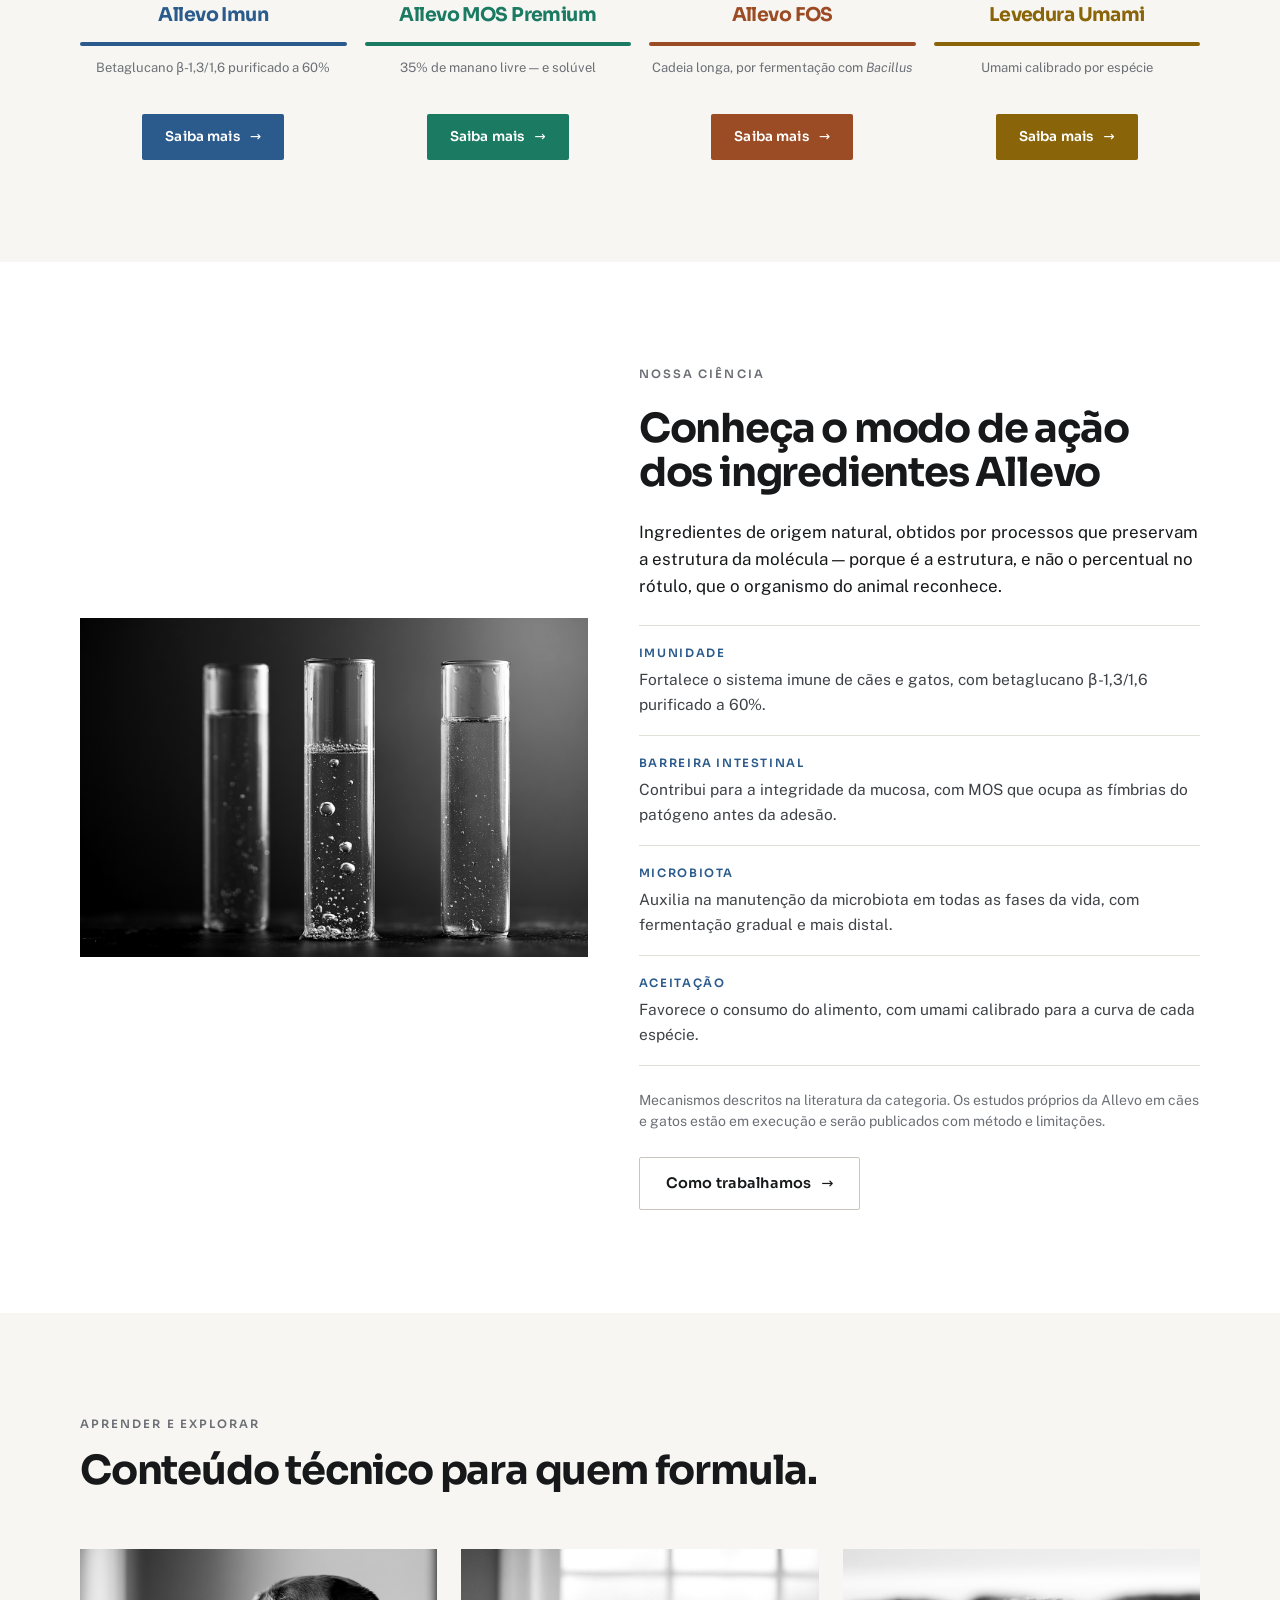
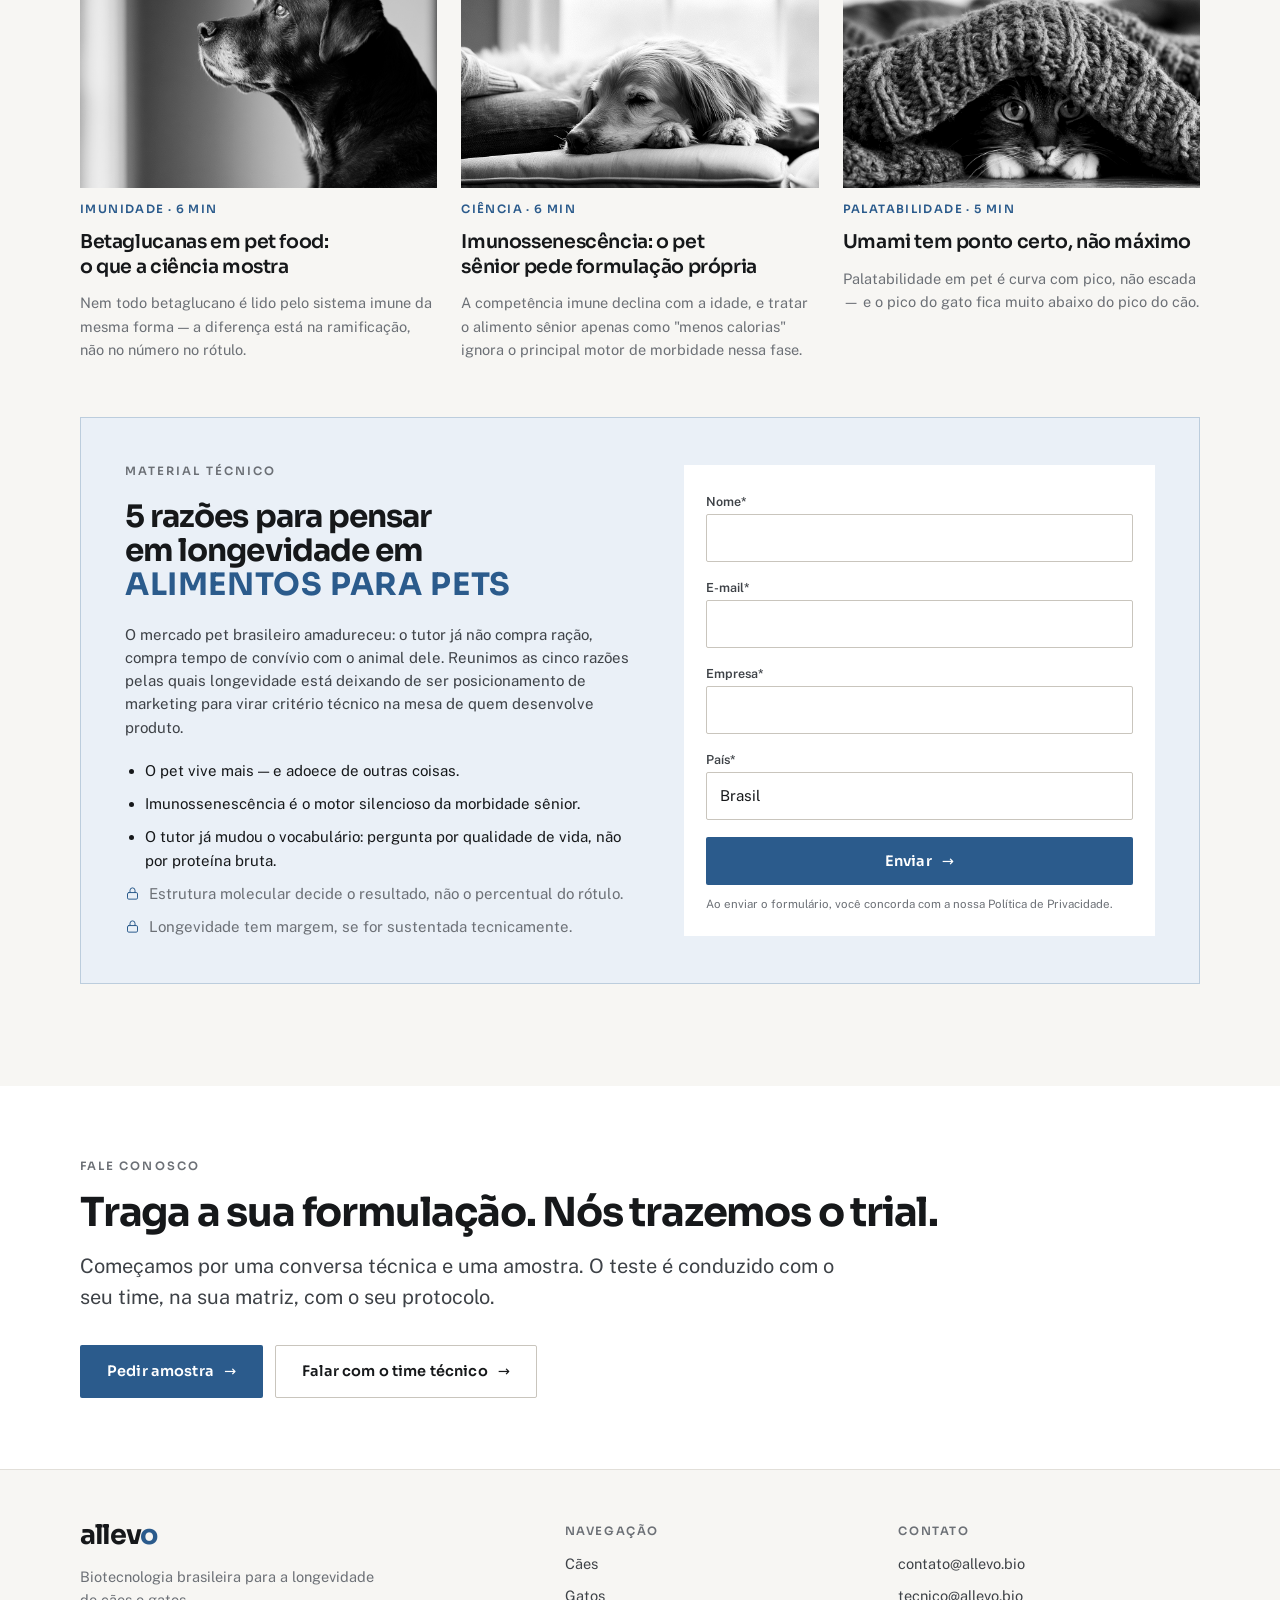
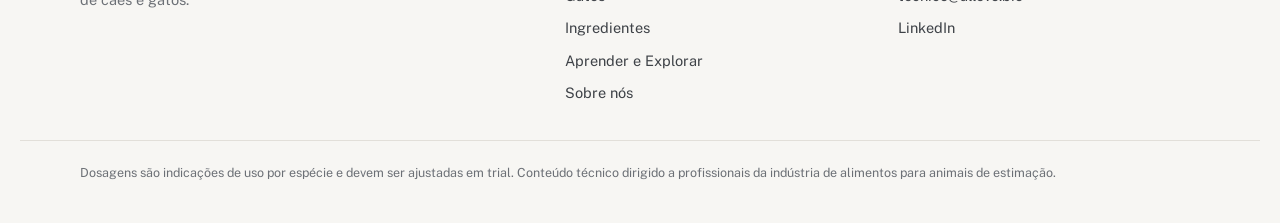
==== commit 73a44315: "Volta o azul como cor da marca Verde é a cor de toda a categoria de nutrição animal — Biorigin, Ohly" ====
--- a/index.html
+++ b/index.html
@@ -21,7 +21,7 @@
 <link rel="preconnect" href="https://fonts.googleapis.com">
 <link rel="preconnect" href="https://fonts.gstatic.com" crossorigin>
 <link href="https://fonts.googleapis.com/css2?family=Sora:wght@400;600;700&family=Public+Sans:wght@400;500;600;700&display=swap" rel="stylesheet">
-<link rel="stylesheet" href="styles.css?v=6df43c43">
+<link rel="stylesheet" href="styles.css?v=7e680ed7">
 </head>
 <body>
 
--- a/styles.css
+++ b/styles.css
@@ -14,16 +14,18 @@
   --line:       #E2DFD9;
   --line-2:     #C9C5BD;
 
-  /* A única cor da interface — verde oliva da marca */
-  --allevo:     #4A5D23;  /* 7.29:1 sobre branco */
-  --allevo-dk:  #3F4F1E;  /* hover, 8.94:1 */
-  --allevo-sf:  #EFF2E7;
+  /* A única cor da interface — azul da marca.
+     Escolha competitiva: verde é a cor de toda a categoria de nutrição animal.
+     O azul é o espaço cromático vago, e diz ciência em vez de agro. */
+  --allevo:     #2B5B8C;  /* 7.05:1 sobre branco */
+  --allevo-dk:  #1E4368;  /* hover */
+  --allevo-sf:  #EAF0F7;
 
   /* Cores de produto — exclusivas do bloco de benefícios e das fichas.
      Calibradas para ≥4.5:1 como texto sobre branco E com branco por cima
      (elas viram fundo de botão). O âmbar original reprovava a 3.73:1.
-     O Imun acompanha o oliva da marca: é o produto-âncora. */
-  --imun:       #4A5D23;  /* 7.29:1 */
+     O Imun acompanha o azul da marca: é o produto-âncora. */
+  --imun:       #2B5B8C;  /* 7.05:1 */
   --mos:        #1B7A62;  /* 5.24:1 */
   --fos:        #9C4C24;  /* 6.05:1 */
   --umami:      #8A6408;  /* 5.37:1 */
@@ -46,8 +48,8 @@
   --white: #FFFFFF; --paper: #F7F6F3; --paper-2: #EDEBE6;
   --ink: #16181A; --ink-2: #3E4247; --muted: #6C7076;
   --line: #E2DFD9; --line-2: #C9C5BD;
-  --allevo: #4A5D23; --allevo-dk: #3F4F1E; --allevo-sf: #EFF2E7;
-  --imun: #4A5D23; --mos: #1B7A62; --fos: #9C4C24; --umami: #8A6408;
+  --allevo: #2B5B8C; --allevo-dk: #1E4368; --allevo-sf: #EAF0F7;
+  --imun: #2B5B8C; --mos: #1B7A62; --fos: #9C4C24; --umami: #8A6408;
 }
 :root[data-theme="dark"] {
   --white: #131517; --paper: #191C1F; --paper-2: #212528;
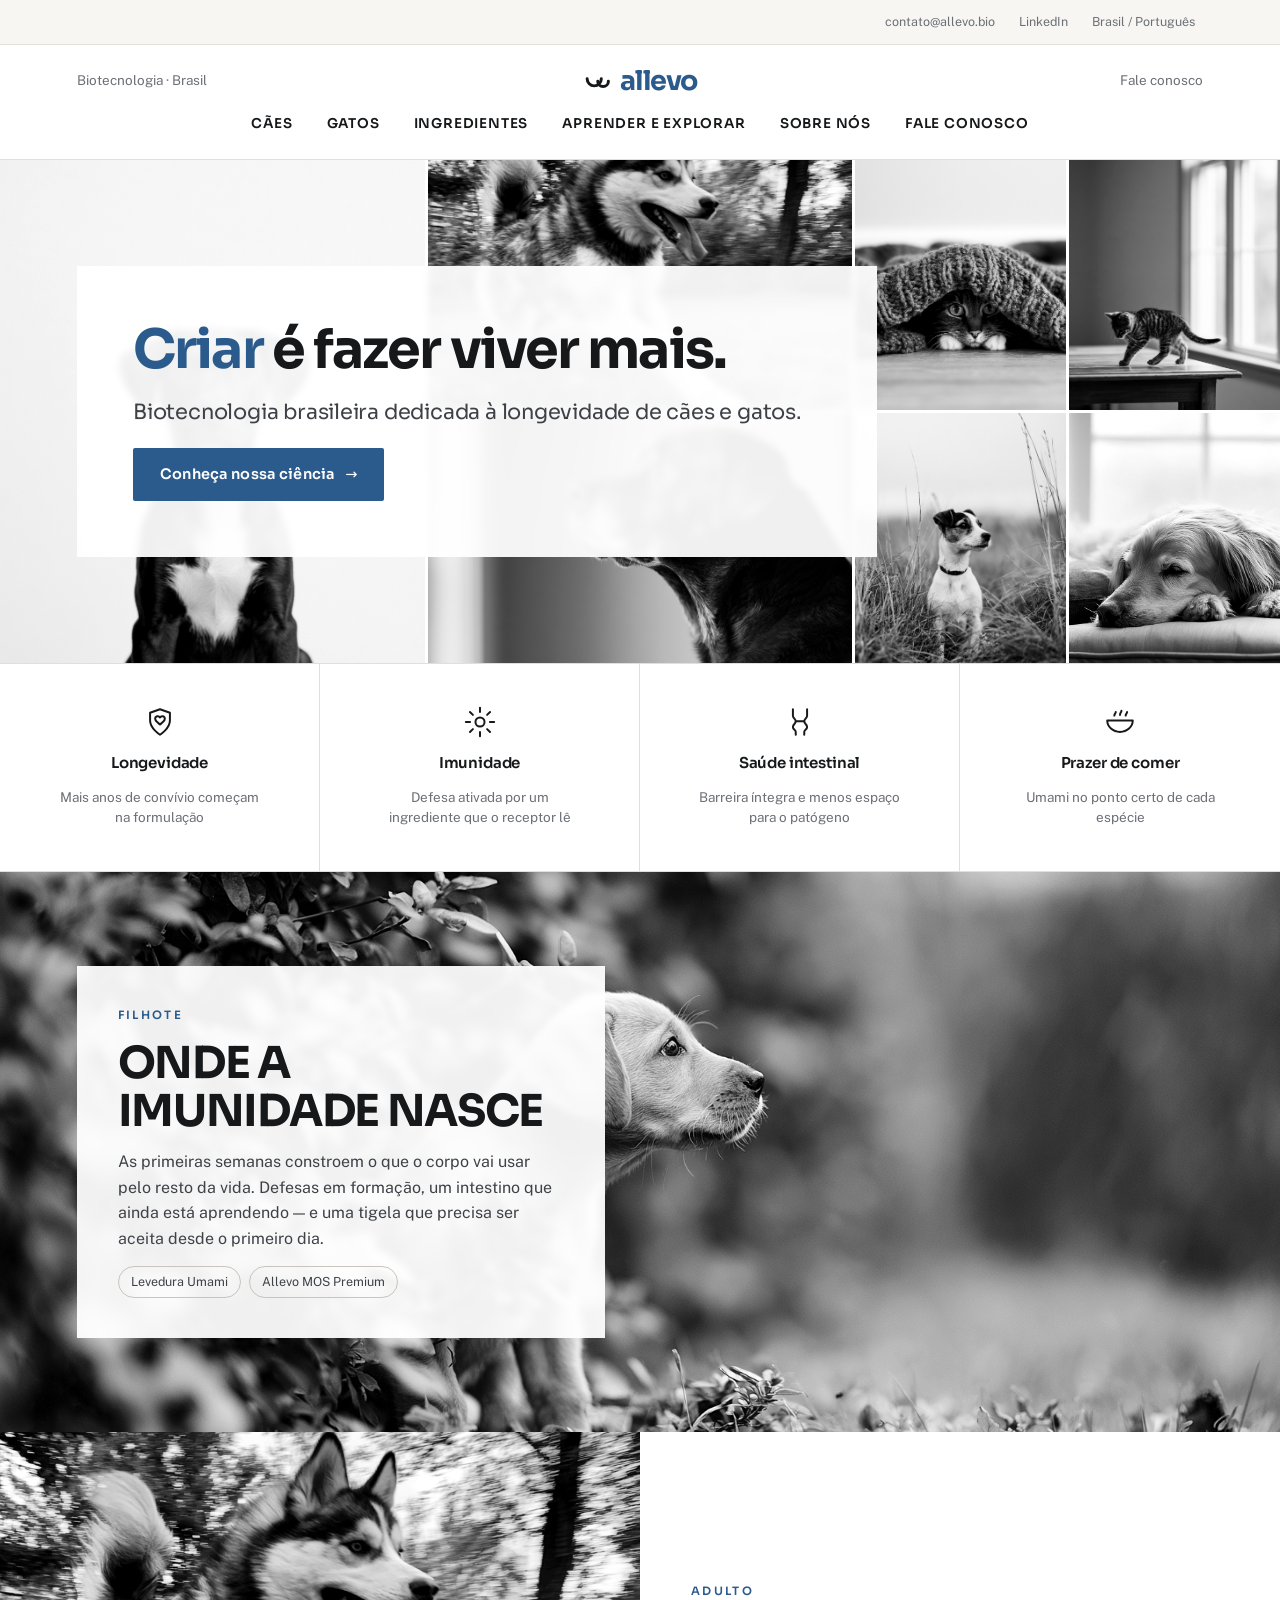
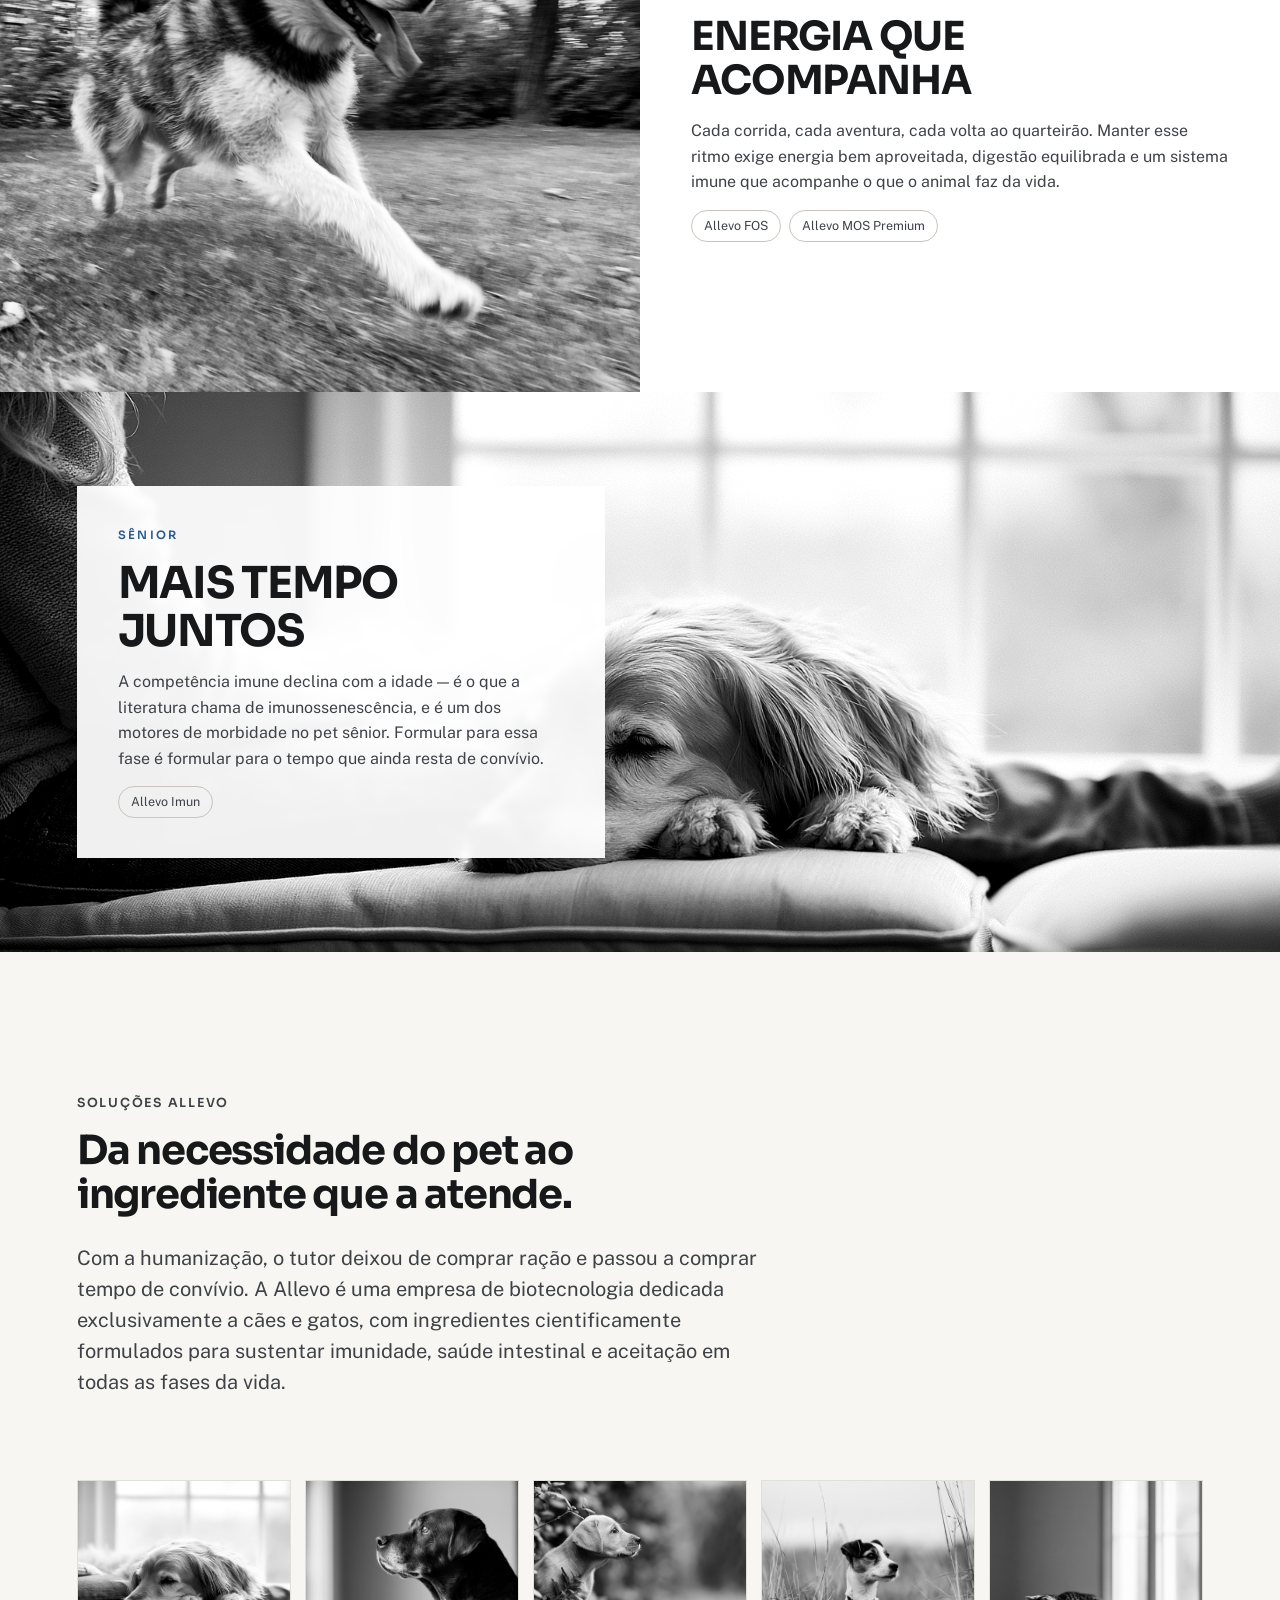
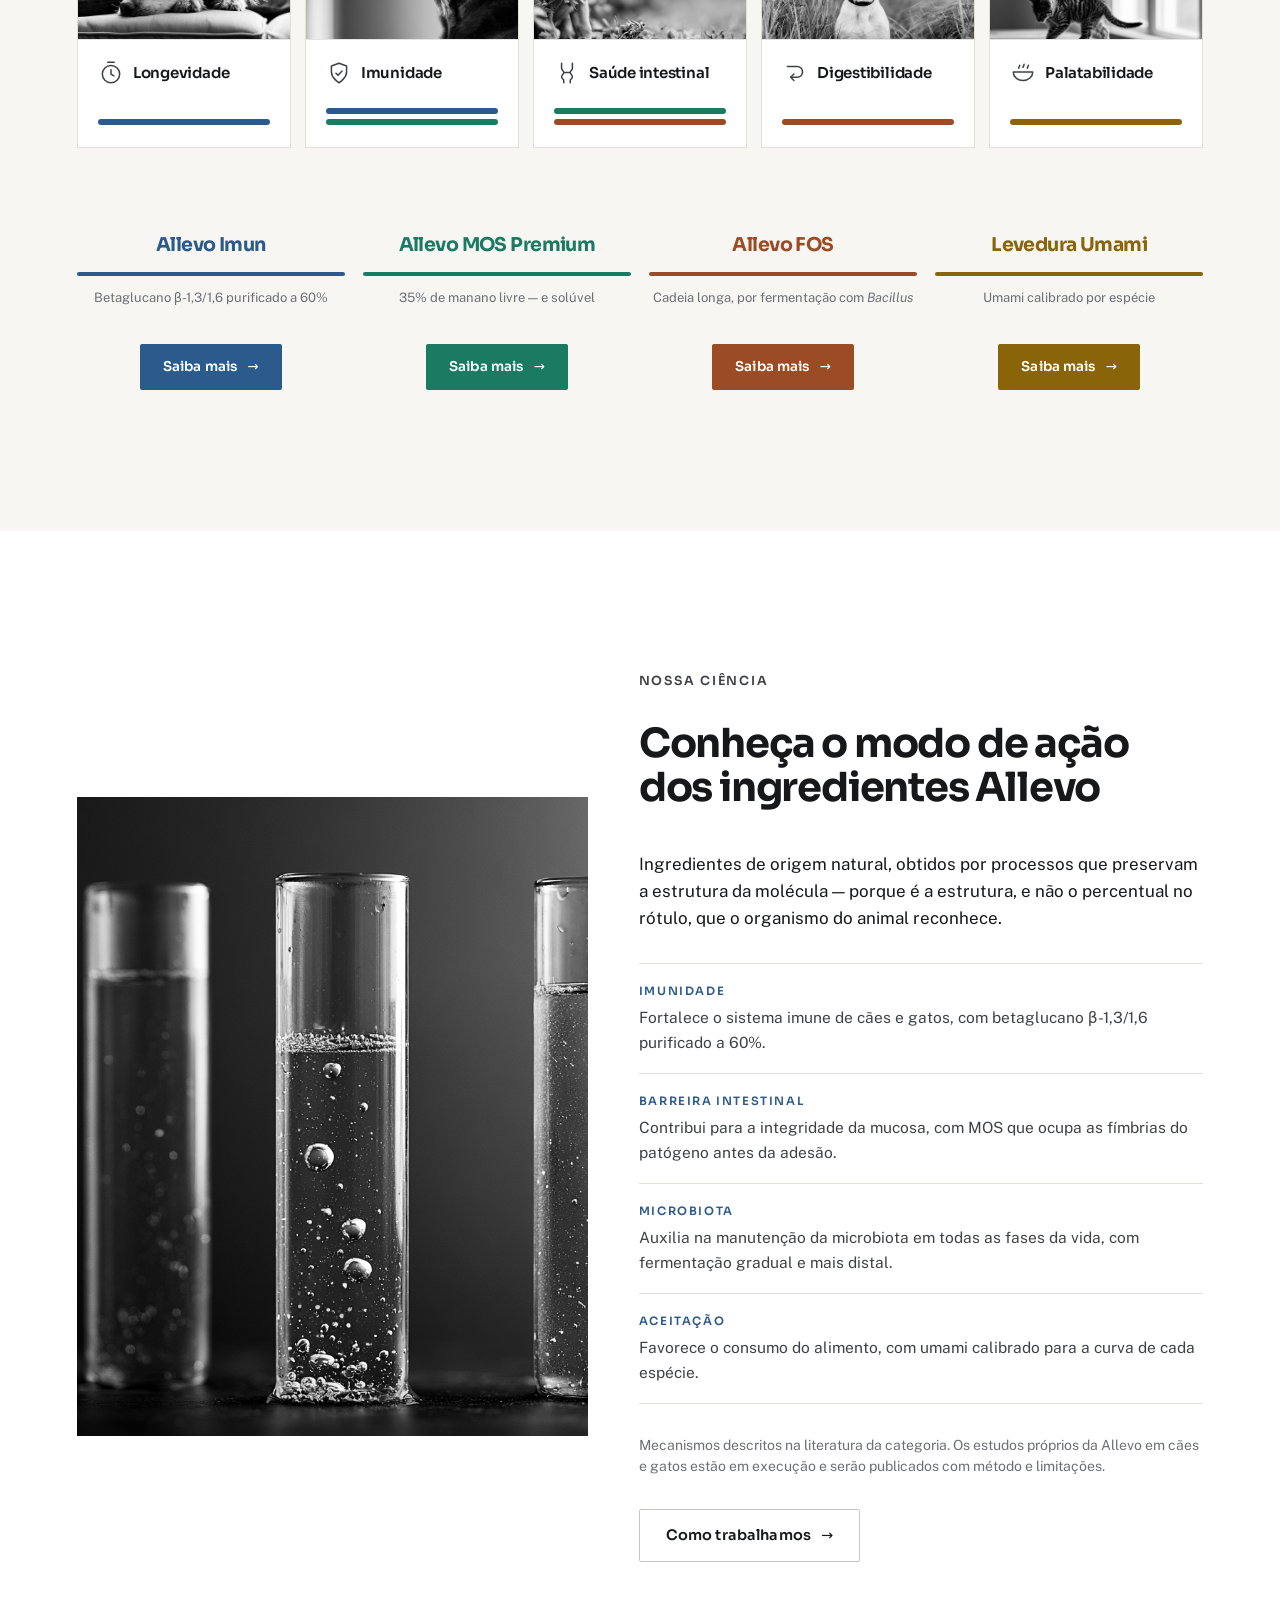
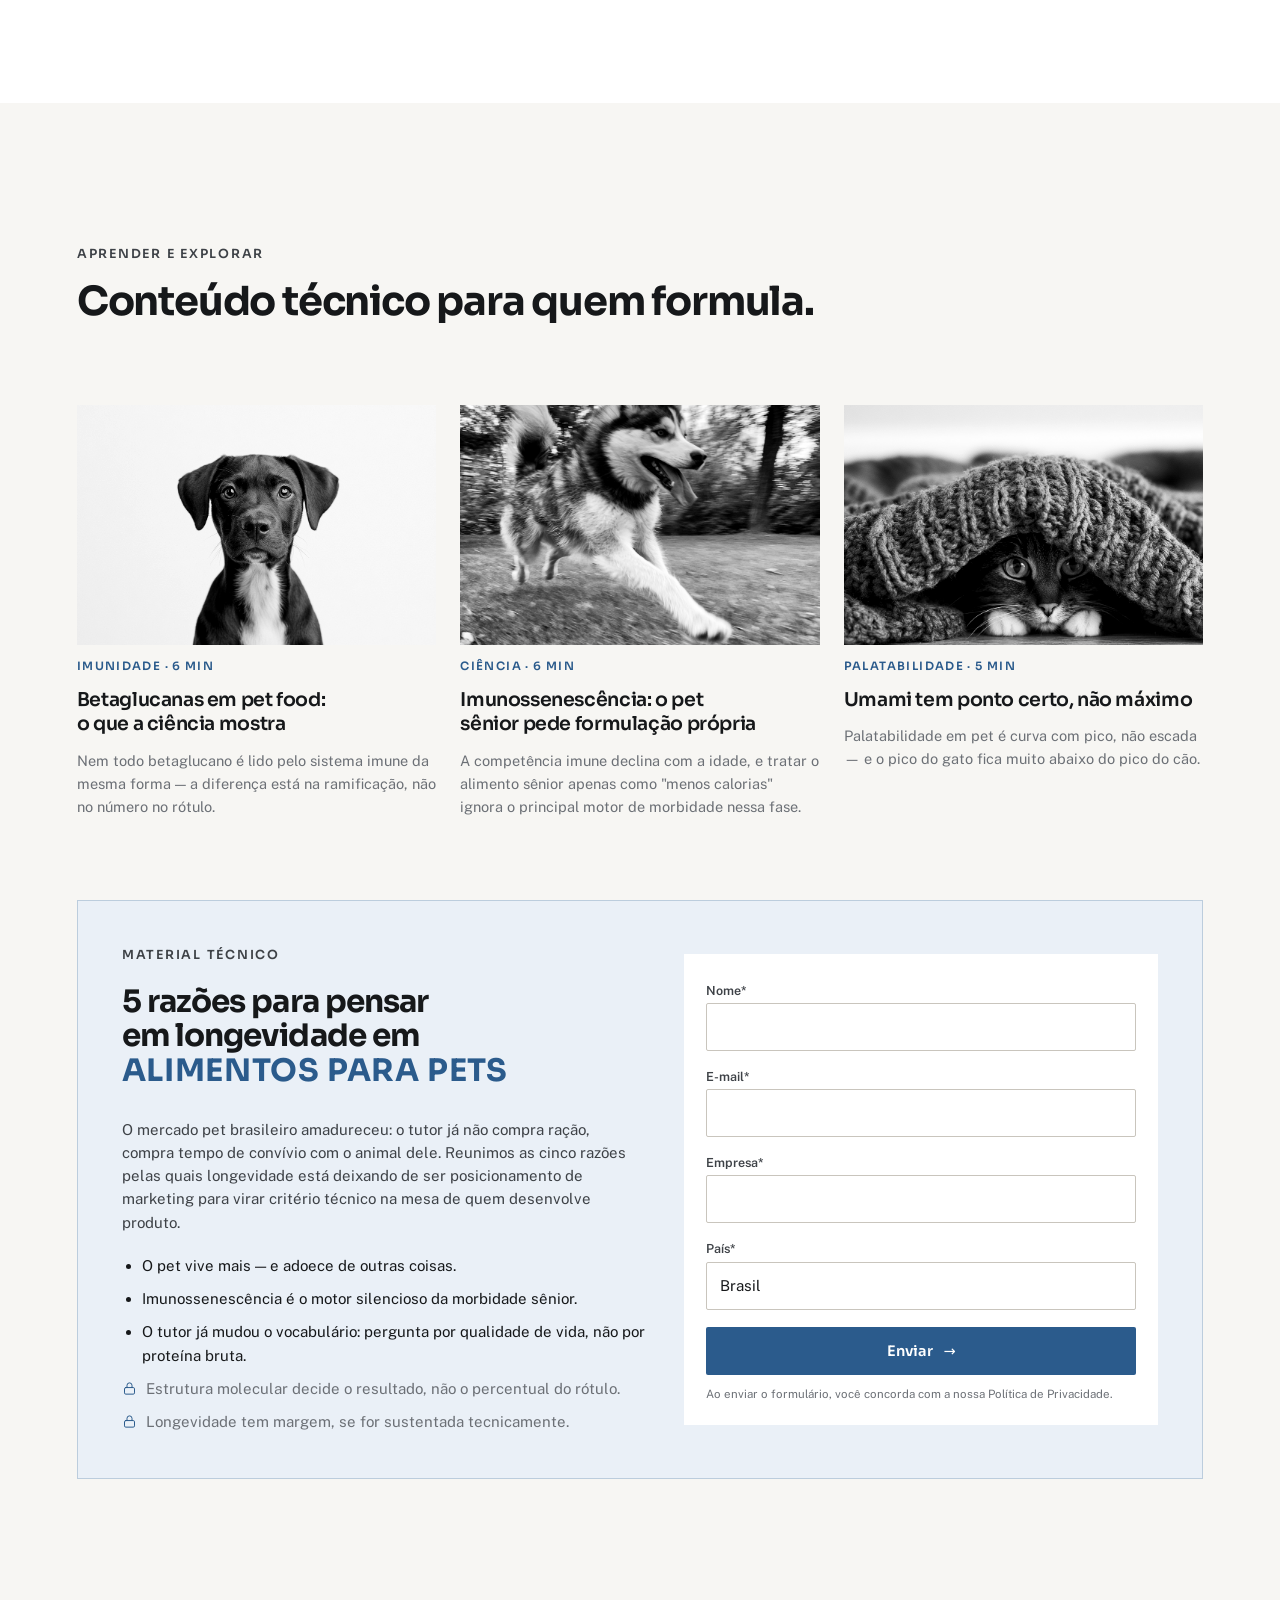
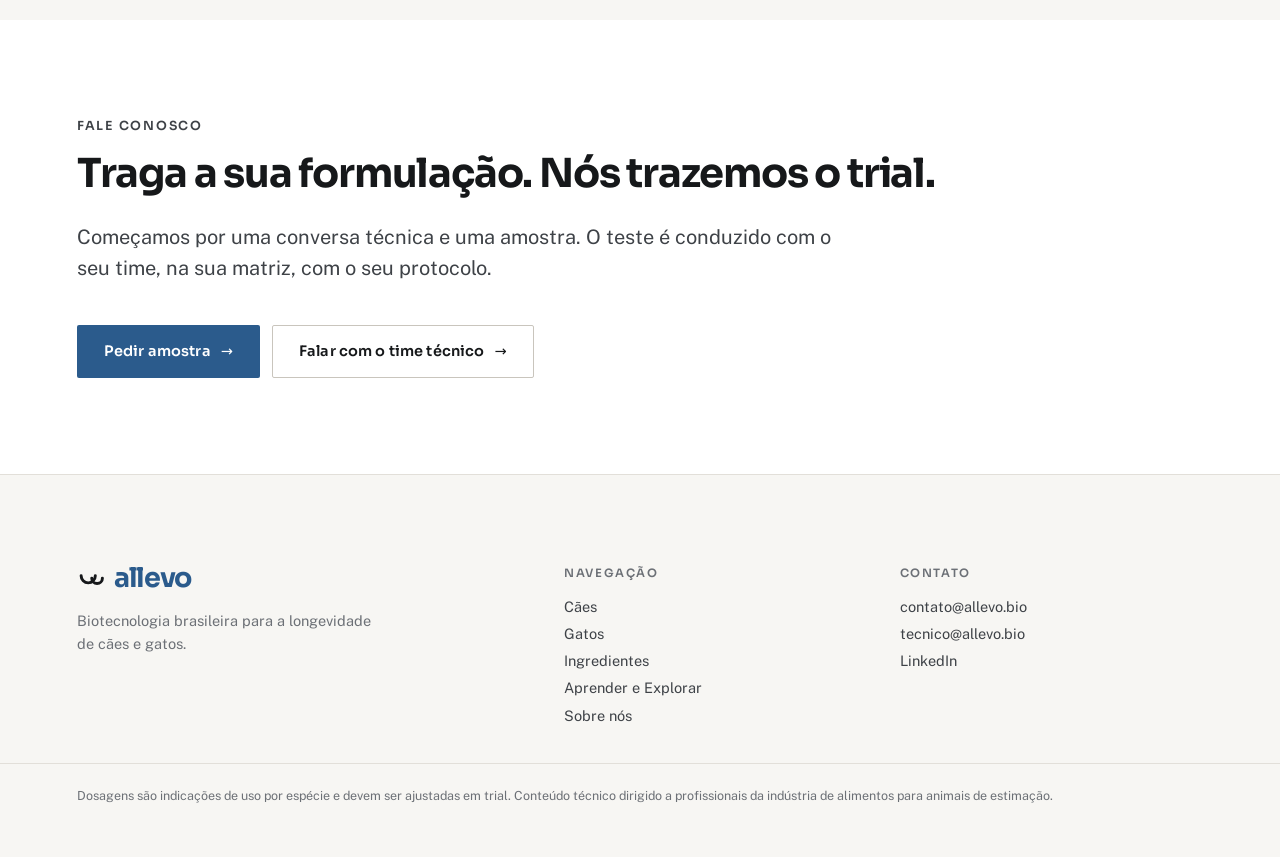
==== commit 02859999: "Auditoria impeccable completa, simbolo da marca, mais espaco em branco - Aplica os 12 achados da aud" ====
--- a/index.html
+++ b/index.html
@@ -21,7 +21,7 @@
 <link rel="preconnect" href="https://fonts.googleapis.com">
 <link rel="preconnect" href="https://fonts.gstatic.com" crossorigin>
 <link href="https://fonts.googleapis.com/css2?family=Sora:wght@400;600;700&family=Public+Sans:wght@400;500;600;700&display=swap" rel="stylesheet">
-<link rel="stylesheet" href="styles.css?v=7e680ed7">
+<link rel="stylesheet" href="styles.css?v=82307e81">
 </head>
 <body>
 
@@ -36,7 +36,7 @@
 <header class="nav">
   <div class="nav-in">
     <div class="nav-side"><span>Biotecnologia · Brasil</span></div>
-    <a class="wordmark" href="index.html">allev<span>o</span></a>
+    <a class="wordmark" href="index.html"><svg class="mark" viewBox="0 0 48 48" aria-hidden="true"><g fill="none" stroke="currentColor" stroke-width="5" stroke-linecap="round" stroke-linejoin="round"><path d="M7 20a12 12 0 0 0 24 0"/><path d="M25 24a9 9 0 0 0 18 0"/></g></svg><span class="wm-t">allev<span>o</span></span></a>
     <div class="nav-side nav-side--r"><a href="#contato" style="color:inherit;text-decoration:none">Fale conosco</a></div>
   </div>
   <nav class="nav-links">
@@ -112,7 +112,7 @@
 
   <!-- ===================================================== ATO 1 -->
   <section class="act">
-    <img class="act-photo bw" src="img/filhote-jardim.png" alt="Filhote explorando o jardim">
+    <img class="act-photo bw" loading="lazy" src="img/filhote-jardim.png" alt="Filhote explorando o jardim">
     <div class="act-overlay">
       <div class="act-in">
         <div class="act-copy">
@@ -130,7 +130,7 @@
 
   <!-- ===================================================== ATO 2 (split) -->
   <section class="act-split">
-    <img class="bw" src="img/husky-correndo.png" alt="Cão correndo em ritmo acelerado">
+    <img class="bw" loading="lazy" src="img/husky-correndo.png" alt="Cão correndo em ritmo acelerado">
     <div class="act-split-copy">
       <span class="act-kicker">Adulto</span>
       <h2>Energia que acompanha</h2>
@@ -144,7 +144,7 @@
 
   <!-- ===================================================== ATO 3 -->
   <section class="act">
-    <img class="act-photo bw" src="img/golden-tutor.png" alt="Cão idoso descansando ao lado da tutora">
+    <img class="act-photo bw" loading="lazy" src="img/golden-tutor.png" alt="Cão idoso descansando ao lado da tutora">
     <div class="act-overlay">
       <div class="act-in">
         <div class="act-copy">
@@ -170,29 +170,39 @@
 
       <div class="benefits">
         <div class="benefit">
-          <span class="benefit-t">Longevidade</span>
-          <svg viewBox="0 0 24 24" aria-hidden="true"><circle cx="12" cy="13" r="8"/><path d="M12 9v4l2.6 1.6M9 2h6"/></svg>
-          <div class="bars"><i class="b-imun"></i></div>
-        </div>
-        <div class="benefit">
-          <span class="benefit-t">Imunidade</span>
-          <svg viewBox="0 0 24 24" aria-hidden="true"><path d="M12 21s7-4.35 7-10V5.5L12 3 5 5.5V11c0 5.65 7 10 7 10Z"/><path d="M9.2 12.2l1.9 1.9 3.7-3.9"/></svg>
-          <div class="bars"><i class="b-imun"></i><i class="b-mos"></i></div>
-        </div>
-        <div class="benefit">
-          <span class="benefit-t">Saúde intestinal</span>
-          <svg viewBox="0 0 24 24" aria-hidden="true"><path d="M7 3v4.5c0 2 2 2.2 2 4s-2 2-2 4 2 2 2 3.5V21"/><path d="M17 3v4.5c0 2-2 2.2-2 4s2 2 2 4-2 2-2 3.5V21"/><path d="M9 11.5h6"/></svg>
-          <div class="bars"><i class="b-mos"></i><i class="b-fos"></i></div>
-        </div>
-        <div class="benefit">
-          <span class="benefit-t">Digestibilidade</span>
-          <svg viewBox="0 0 24 24" aria-hidden="true"><path d="M5 6h9a5 5 0 0 1 0 10H8"/><path d="M11 13l-3 3 3 3"/></svg>
-          <div class="bars"><i class="b-fos"></i></div>
-        </div>
-        <div class="benefit">
-          <span class="benefit-t">Palatabilidade</span>
-          <svg viewBox="0 0 24 24" aria-hidden="true"><path d="M3 11h18c0 4.4-4 8-9 8s-9-3.6-9-8Z"/><path d="M8 7.5c0-1.2 1-1.6 1-2.6M12 7c0-1.4 1-1.8 1-3M16 7.5c0-1.2 1-1.6 1-2.6"/></svg>
-          <div class="bars"><i class="b-umami"></i></div>
+          <img class="benefit-photo bw" src="img/golden-tutor.png" alt="Cão idoso ao lado da tutora" loading="lazy">
+          <div class="benefit-body">
+            <div class="benefit-head"><svg viewBox="0 0 24 24" aria-hidden="true"><circle cx="12" cy="13" r="8"/><path d="M12 9v4l2.6 1.6M9 2h6"/></svg><span class="benefit-t">Longevidade</span></div>
+            <div class="bars"><i class="b-imun"></i></div>
+          </div>
+        </div>
+        <div class="benefit">
+          <img class="benefit-photo bw" src="img/labrador-senior.png" alt="Cão adulto em retrato" loading="lazy">
+          <div class="benefit-body">
+            <div class="benefit-head"><svg viewBox="0 0 24 24" aria-hidden="true"><path d="M12 21s7-4.35 7-10V5.5L12 3 5 5.5V11c0 5.65 7 10 7 10Z"/><path d="M9.2 12.2l1.9 1.9 3.7-3.9"/></svg><span class="benefit-t">Imunidade</span></div>
+            <div class="bars"><i class="b-imun"></i><i class="b-mos"></i></div>
+          </div>
+        </div>
+        <div class="benefit">
+          <img class="benefit-photo bw" src="img/filhote-jardim.png" alt="Filhote explorando o jardim" loading="lazy">
+          <div class="benefit-body">
+            <div class="benefit-head"><svg viewBox="0 0 24 24" aria-hidden="true"><path d="M7 3v4.5c0 2 2 2.2 2 4s-2 2-2 4 2 2 2 3.5V21"/><path d="M17 3v4.5c0 2-2 2.2-2 4s2 2 2 4-2 2-2 3.5V21"/><path d="M9 11.5h6"/></svg><span class="benefit-t">Saúde intestinal</span></div>
+            <div class="bars"><i class="b-mos"></i><i class="b-fos"></i></div>
+          </div>
+        </div>
+        <div class="benefit">
+          <img class="benefit-photo bw" src="img/jack-russell-capim.png" alt="Cão adulto no capim alto" loading="lazy">
+          <div class="benefit-body">
+            <div class="benefit-head"><svg viewBox="0 0 24 24" aria-hidden="true"><path d="M5 6h9a5 5 0 0 1 0 10H8"/><path d="M11 13l-3 3 3 3"/></svg><span class="benefit-t">Digestibilidade</span></div>
+            <div class="bars"><i class="b-fos"></i></div>
+          </div>
+        </div>
+        <div class="benefit">
+          <img class="benefit-photo bw" src="img/gatinho-janela.png" alt="Gato filhote na janela" loading="lazy">
+          <div class="benefit-body">
+            <div class="benefit-head"><svg viewBox="0 0 24 24" aria-hidden="true"><path d="M3 11h18c0 4.4-4 8-9 8s-9-3.6-9-8Z"/><path d="M8 7.5c0-1.2 1-1.6 1-2.6M12 7c0-1.4 1-1.8 1-3M16 7.5c0-1.2 1-1.6 1-2.6"/></svg><span class="benefit-t">Palatabilidade</span></div>
+            <div class="bars"><i class="b-umami"></i></div>
+          </div>
         </div>
       </div>
 
@@ -228,7 +238,7 @@
   <!-- ===================================================== CIÊNCIA -->
   <section class="band" id="ciencia">
     <div class="spine sci reveal">
-      <img class="bw" src="img/ciencia-vidraria.png" alt="Vidraria de laboratório em fermentação">
+      <img class="bw sci-photo" src="img/ciencia-vidraria.png" alt="Vidraria de laboratório em fermentação" loading="lazy">
       <div class="stack g24">
         <p class="eyebrow">Nossa ciência</p>
         <h2>Conheça o modo de ação dos ingredientes Allevo</h2>
@@ -267,19 +277,19 @@
 
       <div class="posts">
         <a class="post" href="aprender.html#betaglucanas">
-          <img class="post-img bw" src="img/labrador-senior.png" alt="">
+          <img class="post-img bw" src="img/filhote-retrato.png" alt="" loading="lazy">
           <span class="post-meta">Imunidade · 6 min</span>
           <h3>Betaglucanas em pet food: o que a ciência mostra</h3>
           <p>Nem todo betaglucano é lido pelo sistema imune da mesma forma — a diferença está na ramificação, não no número no rótulo.</p>
         </a>
         <a class="post" href="aprender.html#imunossenescencia">
-          <img class="post-img bw" src="img/golden-tutor.png" alt="">
+          <img class="post-img bw" src="img/husky-correndo.png" alt="" loading="lazy">
           <span class="post-meta">Ciência · 6 min</span>
           <h3>Imunossenescência: o pet sênior pede formulação própria</h3>
           <p>A competência imune declina com a idade, e tratar o alimento sênior apenas como "menos calorias" ignora o principal motor de morbidade nessa fase.</p>
         </a>
         <a class="post" href="aprender.html#umami">
-          <img class="post-img bw" src="img/gato-cobertor.png" alt="">
+          <img class="post-img bw" src="img/gato-cobertor.png" alt="" loading="lazy">
           <span class="post-meta">Palatabilidade · 5 min</span>
           <h3>Umami tem ponto certo, não máximo</h3>
           <p>Palatabilidade em pet é curva com pico, não escada — e o pico do gato fica muito abaixo do pico do cão.</p>
@@ -333,7 +343,7 @@
 <footer>
   <div class="spine foot">
     <div class="stack g16">
-      <a class="wordmark" href="index.html">allev<span>o</span></a>
+      <a class="wordmark" href="index.html"><svg class="mark" viewBox="0 0 48 48" aria-hidden="true"><g fill="none" stroke="currentColor" stroke-width="5" stroke-linecap="round" stroke-linejoin="round"><path d="M7 20a12 12 0 0 0 24 0"/><path d="M25 24a9 9 0 0 0 18 0"/></g></svg><span class="wm-t">allev<span>o</span></span></a>
       <p style="color:var(--muted);font-size:14.5px;max-width:34ch">Biotecnologia brasileira para a longevidade de cães e gatos.</p>
     </div>
     <div>
--- a/styles.css
+++ b/styles.css
@@ -34,9 +34,9 @@
   --sans: 'Public Sans', system-ui, -apple-system, sans-serif;
 
   --ease: cubic-bezier(0.22, 1, 0.36, 1);
-  --spine: 1240px;
-  --pad: clamp(20px, 5vw, 60px);
-  --band: clamp(64px, 8vw, 116px);
+  --spine: 1280px;
+  --pad:   clamp(24px, 6vw, 88px);
+  --band:  clamp(96px, 11vw, 184px);
 }
 
 /* O site é claro por decisão, não por padrão do sistema.
@@ -84,7 +84,7 @@
 .spine { max-width: var(--spine); margin-inline: auto; padding-inline: var(--pad); }
 .band { padding-block: var(--band); }
 .band--paper { background: var(--paper); }
-.band--tight { padding-block: clamp(44px, 5.5vw, 72px); }
+.band--tight { padding-block: clamp(68px, 7.5vw, 120px); }
 
 h1, h2, h3, h4 { margin: 0; font-family: var(--display); text-wrap: balance; }
 
@@ -108,16 +108,23 @@
 .lede { font-size: clamp(17px, 1.8vw, 20px); line-height: 1.55; color: var(--ink-2); }
 .small { font-size: 14px; color: var(--muted); line-height: 1.55; }
 
-.eyebrow {
+/* Havia quatro tracking diferentes para o mesmo papel de rotulo. Uma escala. */
+.eyebrow, .act-kicker, .post-meta, .sci-k, .foot h4 {
   font-family: var(--display);
-  font-size: 11.5px; font-weight: 600;
-  letter-spacing: 0.18em; text-transform: uppercase;
-  color: var(--muted); margin: 0;
-}
+  font-size: 12.5px; font-weight: 600;
+  letter-spacing: 0.14em; text-transform: uppercase;
+}
+.eyebrow { color: var(--ink-2); margin: 0; }
 
 .stack { display: flex; flex-direction: column; }
 .g8{gap:8px} .g12{gap:12px} .g16{gap:16px} .g20{gap:20px}
-.g24{gap:24px} .g32{gap:32px} .g40{gap:40px} .g56{gap:clamp(34px,4.5vw,56px)}
+.g24{gap:clamp(22px,2.4vw,36px)} .g32{gap:clamp(28px,3.2vw,48px)}
+.g40{gap:clamp(36px,4.2vw,64px)} .g56{gap:clamp(52px,6.4vw,96px)}
+
+/* Respiro entre título e corpo. O eyebrow fica colado no título (pertence a
+   ele); o corpo se afasta. */
+.stack > h1 + p, .stack > h2 + p,
+.stack > h1 + .lede, .stack > h2 + .lede { margin-top: 10px; }
 
 /* ---------------------------------------------------------------- Botões */
 
@@ -151,9 +158,10 @@
 }
 .topbar-in {
   max-width: var(--spine); margin-inline: auto;
-  padding: 7px var(--pad);
-  display: flex; justify-content: flex-end; gap: 20px;
-}
+  padding: 0 var(--pad);
+  display: flex; justify-content: flex-end; gap: 8px;
+}
+.topbar a, .topbar span { display: inline-block; padding: 12px 8px; }
 .topbar a { color: inherit; text-decoration: none; }
 @media (hover:hover){ .topbar a:hover { color: var(--ink); } }
 
@@ -162,7 +170,7 @@
 
 .nav-in {
   max-width: var(--spine); margin-inline: auto;
-  padding: 16px var(--pad) 0;
+  padding: 22px var(--pad) 0;
   display: grid; grid-template-columns: 1fr auto 1fr; align-items: center; gap: 16px;
 }
 .nav-side { display: flex; align-items: center; gap: 14px; font-size: 13.5px; color: var(--muted); }
@@ -173,12 +181,17 @@
   font-size: 27px; letter-spacing: -0.05em;
   text-decoration: none; color: var(--ink); line-height: 1;
   justify-self: center;
-}
+  display: inline-flex; align-items: center; gap: 9px;
+}
+/* Dois arcos na mesma linha de base: vinculo no cruzamento, convivio no chao
+   compartilhado, e a forma de tigela entrega nutricao sem precisar apontar. */
+.mark { width: 1.05em; height: 1.05em; flex: none; }
+.wm-t { display: inline; }
 .wordmark span { color: var(--allevo); }
 
 .nav-links {
   max-width: var(--spine); margin-inline: auto;
-  padding: 12px var(--pad) 13px;
+  padding: 18px var(--pad) 19px;
   display: none; justify-content: center; gap: 34px;
   font-family: var(--display); font-size: 13.5px; font-weight: 600;
   letter-spacing: 0.06em; text-transform: uppercase;
@@ -193,16 +206,34 @@
 @media (min-width: 900px) { .nav-links { display: flex; } }
 
 /* Faixa rolável no mobile */
-.nav-mob { display: block; border-top: 1px solid var(--line); overflow-x: auto; scrollbar-width: none; }
+/* A faixa cortava 3 dos 6 links sem nenhum sinal de que rolava. A mascara
+   dissolve a ultima palavra na borda: e o sinal padrao de "ha mais aqui". */
+.nav-mob {
+  display: block; border-top: 1px solid var(--line);
+  overflow-x: auto; scrollbar-width: none; position: relative;
+  -webkit-mask-image: linear-gradient(90deg, #000 0, #000 calc(100% - 44px), transparent 100%);
+          mask-image: linear-gradient(90deg, #000 0, #000 calc(100% - 44px), transparent 100%);
+  scroll-snap-type: x proximity;
+  overscroll-behavior-x: contain;
+}
+.nav-mob a { scroll-snap-align: start; }
 .nav-mob::-webkit-scrollbar { display: none; }
 .nav-mob-in {
-  display: flex; gap: 24px; padding: 11px var(--pad);
+  display: flex; gap: 8px; padding: 4px var(--pad) 5px;
   width: max-content; min-width: 100%;
   font-family: var(--display); font-size: 12.5px; font-weight: 600;
   letter-spacing: 0.06em; text-transform: uppercase;
 }
-.nav-mob a { color: var(--ink); text-decoration: none; white-space: nowrap; }
+.nav-mob a { color: var(--ink); text-decoration: none; white-space: nowrap;
+              display: block; padding: 12px 10px; margin-inline: -10px; }
 .nav-mob a[aria-current="page"] { color: var(--allevo); }
+
+/* Foco autoral tambem na navegacao, topbar e rodape — sem isto o anel muda
+   de aparencia entre Chrome, Safari e Firefox no meio da pagina. */
+.nav-links a:focus-visible, .nav-mob a:focus-visible,
+.topbar a:focus-visible, footer a:focus-visible {
+  outline: 2px solid var(--allevo); outline-offset: 3px; border-radius: 2px;
+}
 @media (min-width: 900px) { .nav-mob { display: none; } }
 
 /* ---------------------------------------------------- Hero mosaico (RC) */
@@ -218,9 +249,23 @@
   gap: 3px;
 }
 .mosaic img { width: 100%; height: 100%; object-fit: cover; }
+/* No mobile a grade de 3 colunas nao fechava com as 7 imagens: sobravam
+   4 celulas brancas e a 7a foto era escondida. Posicionamento explicito
+   fecha as 12 celulas em 4 linhas. */
 @media (max-width: 780px) {
-  .mosaic { grid-template-columns: repeat(3, 1fr); grid-auto-rows: 128px; }
-  .mosaic img:nth-child(n+7) { display: none; }
+  .mosaic {
+    grid-template-columns: repeat(3, 1fr);
+    grid-auto-rows: clamp(96px, 27vw, 124px);
+    gap: 3px;
+  }
+  .mosaic img { background: var(--paper-2); }
+  .mosaic img:nth-child(1) { grid-column: 1 / 3 !important; grid-row: 1 / 3 !important; }
+  .mosaic img:nth-child(2) { grid-column: 3 !important;     grid-row: 1 !important; }
+  .mosaic img:nth-child(3) { grid-column: 3 !important;     grid-row: 2 !important; }
+  .mosaic img:nth-child(4) { grid-column: 1 / 3 !important; grid-row: 3 !important; }
+  .mosaic img:nth-child(5) { grid-column: 3 !important;     grid-row: 3 !important; }
+  .mosaic img:nth-child(6) { grid-column: 1 !important;     grid-row: 4 !important; }
+  .mosaic img:nth-child(7) { grid-column: 2 / 4 !important; grid-row: 4 !important; }
 }
 
 .hero-panel {
@@ -235,7 +280,7 @@
 .hero-card {
   background: color-mix(in srgb, var(--white) 94%, transparent);
   backdrop-filter: blur(3px);
-  padding: clamp(26px, 3.6vw, 46px) clamp(24px, 3.6vw, 52px);
+  padding: clamp(32px, 4.4vw, 60px) clamp(30px, 4.4vw, 68px);
   max-width: 800px;
   pointer-events: auto;
   display: flex; flex-direction: column; gap: 18px;
@@ -246,9 +291,62 @@
   font-size: clamp(16px, 1.9vw, 21px); color: var(--ink-2);
   letter-spacing: -0.01em; max-width: 46ch;
 }
+/* O cartao caia para baixo da foto e jogava a headline e o CTA para fora
+   da dobra. Margem negativa devolve a sobreposicao do desktop e sobe o
+   conteudo inteiro para dentro da primeira tela. */
 @media (max-width: 780px) {
+  .hero { overflow: hidden; }
   .hero-panel { position: static; }
-  .hero-card { max-width: none; background: var(--white); backdrop-filter: none; }
+  .hero-panel-in { padding-inline: 14px; }
+  .hero-card {
+    max-width: none;
+    position: relative; z-index: 2;
+    margin-top: clamp(-76px, -14vw, -44px);
+    background: color-mix(in srgb, var(--white) 96%, transparent);
+    backdrop-filter: blur(6px);
+    padding: clamp(24px, 6vw, 32px) clamp(20px, 5.5vw, 28px);
+    gap: 16px;
+  }
+
+  /* A ABERTURA — tres tempos que se sobrepoem, uma vez na carga.
+     1) as 7 fotos varrem em cascata, alternando direcao, e o mosaico se monta
+     2) o cartao entra desfocado sobre as fotos e RESOLVE O FOCO
+     3) headline, subtitulo e botao sobem em sequencia
+     So clip-path nas fotos: um scale vazaria pelo gap de 3px, e um filter
+     sobrescreveria o .bw que deixa tudo em preto e branco. */
+  .mosaic img { will-change: clip-path; }
+  .mosaic img:nth-child(1) { animation: tile-y 760ms cubic-bezier(.16,1,.3,1)   0ms both; }
+  .mosaic img:nth-child(2) { animation: tile-x 760ms cubic-bezier(.16,1,.3,1)  70ms both; }
+  .mosaic img:nth-child(3) { animation: tile-x 760ms cubic-bezier(.16,1,.3,1) 140ms both; }
+  .mosaic img:nth-child(4) { animation: tile-y 760ms cubic-bezier(.16,1,.3,1) 200ms both; }
+  .mosaic img:nth-child(5) { animation: tile-x 760ms cubic-bezier(.16,1,.3,1) 260ms both; }
+  .mosaic img:nth-child(6) { animation: tile-y 760ms cubic-bezier(.16,1,.3,1) 320ms both; }
+  .mosaic img:nth-child(7) { animation: tile-x 760ms cubic-bezier(.16,1,.3,1) 370ms both; }
+
+  .hero-card { animation: card-focus 700ms var(--ease) 430ms both; }
+  .hero-card > :nth-child(1) { animation: line-up 520ms var(--ease) 640ms both; }
+  .hero-card > :nth-child(2) { animation: line-up 520ms var(--ease) 710ms both; }
+  .hero-card > :nth-child(3) { animation: line-up 520ms var(--ease) 780ms both; }
+}
+
+@keyframes tile-y { from { clip-path: inset(0 0 100% 0); } to { clip-path: inset(0 0 0 0); } }
+@keyframes tile-x { from { clip-path: inset(0 100% 0 0); } to { clip-path: inset(0 0 0 0); } }
+@keyframes card-focus {
+  from { opacity: 0; transform: translateY(20px); backdrop-filter: blur(16px); }
+  to   { opacity: 1; transform: translateY(0);    backdrop-filter: blur(6px); }
+}
+@keyframes line-up {
+  from { opacity: 0; transform: translateY(12px); }
+  to   { opacity: 1; transform: translateY(0); }
+}
+
+/* !important porque as regras da abertura vivem dentro de media query e
+   ganham em especificidade. */
+@media (prefers-reduced-motion: reduce) {
+  .mosaic img, .hero-card, .hero-card > * {
+    animation: none !important; clip-path: none !important;
+    opacity: 1 !important; transform: none !important;
+  }
 }
 
 /* --------------------------------------------------- Faixa de necessidades */
@@ -260,19 +358,24 @@
 @media (min-width: 760px) { .needs { grid-template-columns: repeat(4, 1fr); } }
 
 .need {
-  display: flex; flex-direction: column; align-items: center; gap: 10px;
-  padding: 26px 16px 28px; text-align: center; text-decoration: none;
+  display: flex; flex-direction: column; align-items: center;
+  gap: 12px;
+  padding: clamp(32px, 3.2vw, 44px) clamp(16px, 2vw, 24px) clamp(34px, 3.4vw, 48px);
+  text-align: center; text-decoration: none;
   color: var(--ink);
   border-right: 1px solid var(--line); border-bottom: 1px solid var(--line);
   transition: background-color 180ms ease;
 }
 .need:last-child { border-right: none; }
+/* Na grade de 2 colunas do mobile a 2a celula ficava com borda colada na
+   borda da viewport. */
+@media (max-width: 759px) { .need:nth-child(2n) { border-right: none; } }
 .need svg { width: 34px; height: 34px; stroke: var(--ink); fill: none;
             stroke-width: 1.4; stroke-linecap: round; stroke-linejoin: round;
             transition: stroke 180ms ease; }
 .need-t { font-family: var(--display); font-size: 15px; font-weight: 600; letter-spacing: -0.01em;
           transition: color 180ms ease; }
-.need-d { font-size: 13px; color: var(--muted); line-height: 1.4; max-width: 22ch; }
+.need-d { font-size: 13.5px; color: var(--muted); line-height: 1.5; max-width: 26ch; }
 @media (hover:hover){
   .need:hover { background: var(--allevo-sf); }
   .need:hover svg { stroke: var(--allevo); }
@@ -297,7 +400,7 @@
   backdrop-filter: blur(3px);
   padding: clamp(24px, 3.2vw, 40px) clamp(22px, 3.2vw, 44px);
 }
-.act-copy h2 { color: var(--ink); text-transform: uppercase; font-size: clamp(24px, 3vw, 38px); }
+.act-copy h2 { color: var(--ink); text-transform: uppercase; font-size: clamp(28px, 3.6vw, 44px); }
 .act-copy p { color: var(--ink-2); font-size: 16px; }
 .act-kicker {
   font-family: var(--display); font-size: 11.5px; font-weight: 600;
@@ -308,10 +411,20 @@
   font-size: 12.5px; padding: 5px 12px; border-radius: 999px;
   border: 1px solid var(--line-2); color: var(--ink-2);
 }
+/* O cartao virava uma laje de largura total cobrindo a metade inferior da
+   foto — justamente onde esta o sujeito. Sobe o enquadramento e devolve a
+   sobreposicao, igual ao hero. */
 @media (max-width: 720px) {
+  .act-photo { height: clamp(300px, 62vw, 400px); object-position: 50% 32%; }
   .act-overlay { align-items: flex-end; }
-  .act-in { padding-bottom: 22px; }
-  .act-copy { max-width: none; }
+  .act-in { padding-inline: 14px; padding-bottom: 0; }
+  .act-copy {
+    max-width: none;
+    margin-bottom: clamp(-40px, -9vw, -24px);
+    position: relative; z-index: 2;
+    background: color-mix(in srgb, var(--white) 96%, transparent);
+    padding: clamp(22px, 5.5vw, 30px) clamp(20px, 5vw, 26px);
+  }
 }
 
 /* Ato em split — foto + texto, o padrão do anexo Eukanuba */
@@ -331,16 +444,39 @@
 .benefits { display: grid; gap: 14px; grid-template-columns: repeat(2, 1fr); }
 @media (min-width: 820px) { .benefits { grid-template-columns: repeat(5, 1fr); } }
 
+/* O card tinha o icone flutuando no meio de um vazio e as barras coladas na
+   base. A foto ocupa o topo, o rotulo e as barras fecham embaixo: o card
+   passa a ter peso e a fotografia — o ativo da marca — entra no bloco. */
 .benefit {
-  background: var(--paper); border: 1px solid var(--line);
-  padding: 22px 18px 20px; display: flex; flex-direction: column;
-  align-items: center; gap: 14px; text-align: center; min-height: 208px;
-}
-.benefit-t { font-family: var(--display); font-size: 14.5px; font-weight: 600; letter-spacing: -0.01em; }
-.benefit svg { width: 40px; height: 40px; stroke: var(--ink-2); fill: none;
-               stroke-width: 1.3; stroke-linecap: round; stroke-linejoin: round; }
-.bars { margin-top: auto; display: flex; flex-direction: column; gap: 5px; width: 100%; }
+  background: var(--white); border: 1px solid var(--line);
+  display: flex; flex-direction: column; overflow: hidden;
+}
+.benefit-photo {
+  width: 100%; aspect-ratio: 4 / 3; object-fit: cover;
+  object-position: 50% 42%;
+  border-bottom: 1px solid var(--line);
+}
+/* Esta e 21:9: o corte central cai no fundo desfocado. Puxa para o sujeito. */
+.benefit-photo[src$="filhote-jardim.png"] { object-position: 72% 50%; }
+.benefit-photo[src$="golden-tutor.png"]   { object-position: 60% 50%; }
+.benefit-body {
+  padding: 20px 20px 22px; display: flex; flex-direction: column;
+  gap: 10px; flex: 1;
+}
+.benefit-t { font-family: var(--display); font-size: 15px; font-weight: 600;
+             letter-spacing: -0.015em; }
+.benefit svg { width: 26px; height: 26px; stroke: var(--ink-2); fill: none;
+               stroke-width: 1.4; stroke-linecap: round; stroke-linejoin: round; }
+.benefit-head { display: flex; align-items: center; gap: 9px; }
+.bars { margin-top: auto; display: flex; flex-direction: column; gap: 5px; width: 100%;
+        padding-top: 12px; }
 .bars i { display: block; height: 6px; border-radius: 3px; }
+
+/* Variante de texto — paginas de especie e "como trabalhamos". Substitui os
+   9 style= inline repetidos. */
+.benefit--wide { padding: clamp(24px, 2.6vw, 32px); gap: 12px; }
+.benefit--wide .benefit-t { margin-bottom: 2px; }
+.benefits--auto { grid-template-columns: repeat(auto-fit, minmax(248px, 1fr)); }
 .b-imun  { background: var(--imun); }
 .b-mos   { background: var(--mos); }
 .b-fos   { background: var(--fos); }
@@ -408,6 +544,9 @@
 .form input:focus-visible, .form select:focus-visible { outline: 2px solid var(--allevo); outline-offset: 1px; }
 
 /* ------------------------------------------------------------- Ciência */
+
+.sci-photo { width: 100%; aspect-ratio: 4 / 5; object-fit: cover; object-position: 50% 45%; }
+@media (max-width: 879px) { .sci-photo { aspect-ratio: 16 / 10; } }
 
 .sci { display: grid; gap: clamp(28px, 4vw, 56px); grid-template-columns: 1fr; align-items: center; }
 @media (min-width: 880px) { .sci { grid-template-columns: .95fr 1.05fr; } }
@@ -432,8 +571,8 @@
 
 /* -------------------------------------------------------------- Rodapé */
 
-footer { background: var(--paper); color: var(--ink);
-         border-top: 1px solid var(--line); padding-block: 52px 40px; }
+footer { background: var(--paper); color: var(--ink); border-top: 1px solid var(--line);
+         padding-block: clamp(64px, 7vw, 96px) clamp(40px, 4vw, 56px); }
 footer a { color: var(--ink-2); text-decoration: none; }
 @media (hover:hover){ footer a:hover { color: var(--allevo); } }
 .foot { display: grid; gap: 32px; grid-template-columns: 1fr; }
@@ -441,13 +580,16 @@
 .foot h4 { font-family: var(--display); font-size: 11.5px; letter-spacing: 0.14em;
            text-transform: uppercase; color: var(--muted);
            margin: 0 0 12px; font-weight: 600; }
-.foot-col { display: flex; flex-direction: column; gap: 9px; font-size: 14.5px; }
+.foot-col { display: flex; flex-direction: column; gap: 4px; font-size: 14.5px; }
+.foot-col a { display: inline-block; padding: 6px 0; margin: -6px 0; }
 .foot .wordmark { color: var(--ink); justify-self: start; }
 .foot-bottom { margin-top: 36px; padding-top: 22px; border-top: 1px solid var(--line);
                font-size: 12.5px; color: var(--muted); }
 
 /* ------------------------------------------------------------- Reveal */
 
+/* Conteudo institucional nunca deve depender de JS para existir. */
+@media (scripting: none) { .reveal { opacity: 1; transform: none; } }
 .reveal { opacity: 0; transform: translateY(16px); }
 .reveal.is-in { opacity: 1; transform: none;
   transition: opacity 620ms var(--ease), transform 620ms var(--ease); }
@@ -458,11 +600,11 @@
 
 /* --------------------------------------------------------------- Artigos */
 
-.article { max-width: 720px; margin-inline: auto; }
+.article { max-width: 690px; margin-inline: auto; }
 .article h2 { font-size: clamp(24px, 2.8vw, 33px); margin-top: 8px; }
 .article h3 { font-size: 19px; margin-top: 14px; }
 .article p { font-size: 17px; line-height: 1.68; max-width: none; }
-.article > * + * { margin-top: 20px; }
+.article > * + * { margin-top: 26px; }
 .article ol, .article ul { margin: 0; padding-left: 22px; display: flex; flex-direction: column; gap: 10px; }
 .article li { font-size: 17px; line-height: 1.6; }
 .article-head { border-bottom: 1px solid var(--line); padding-bottom: 22px; }
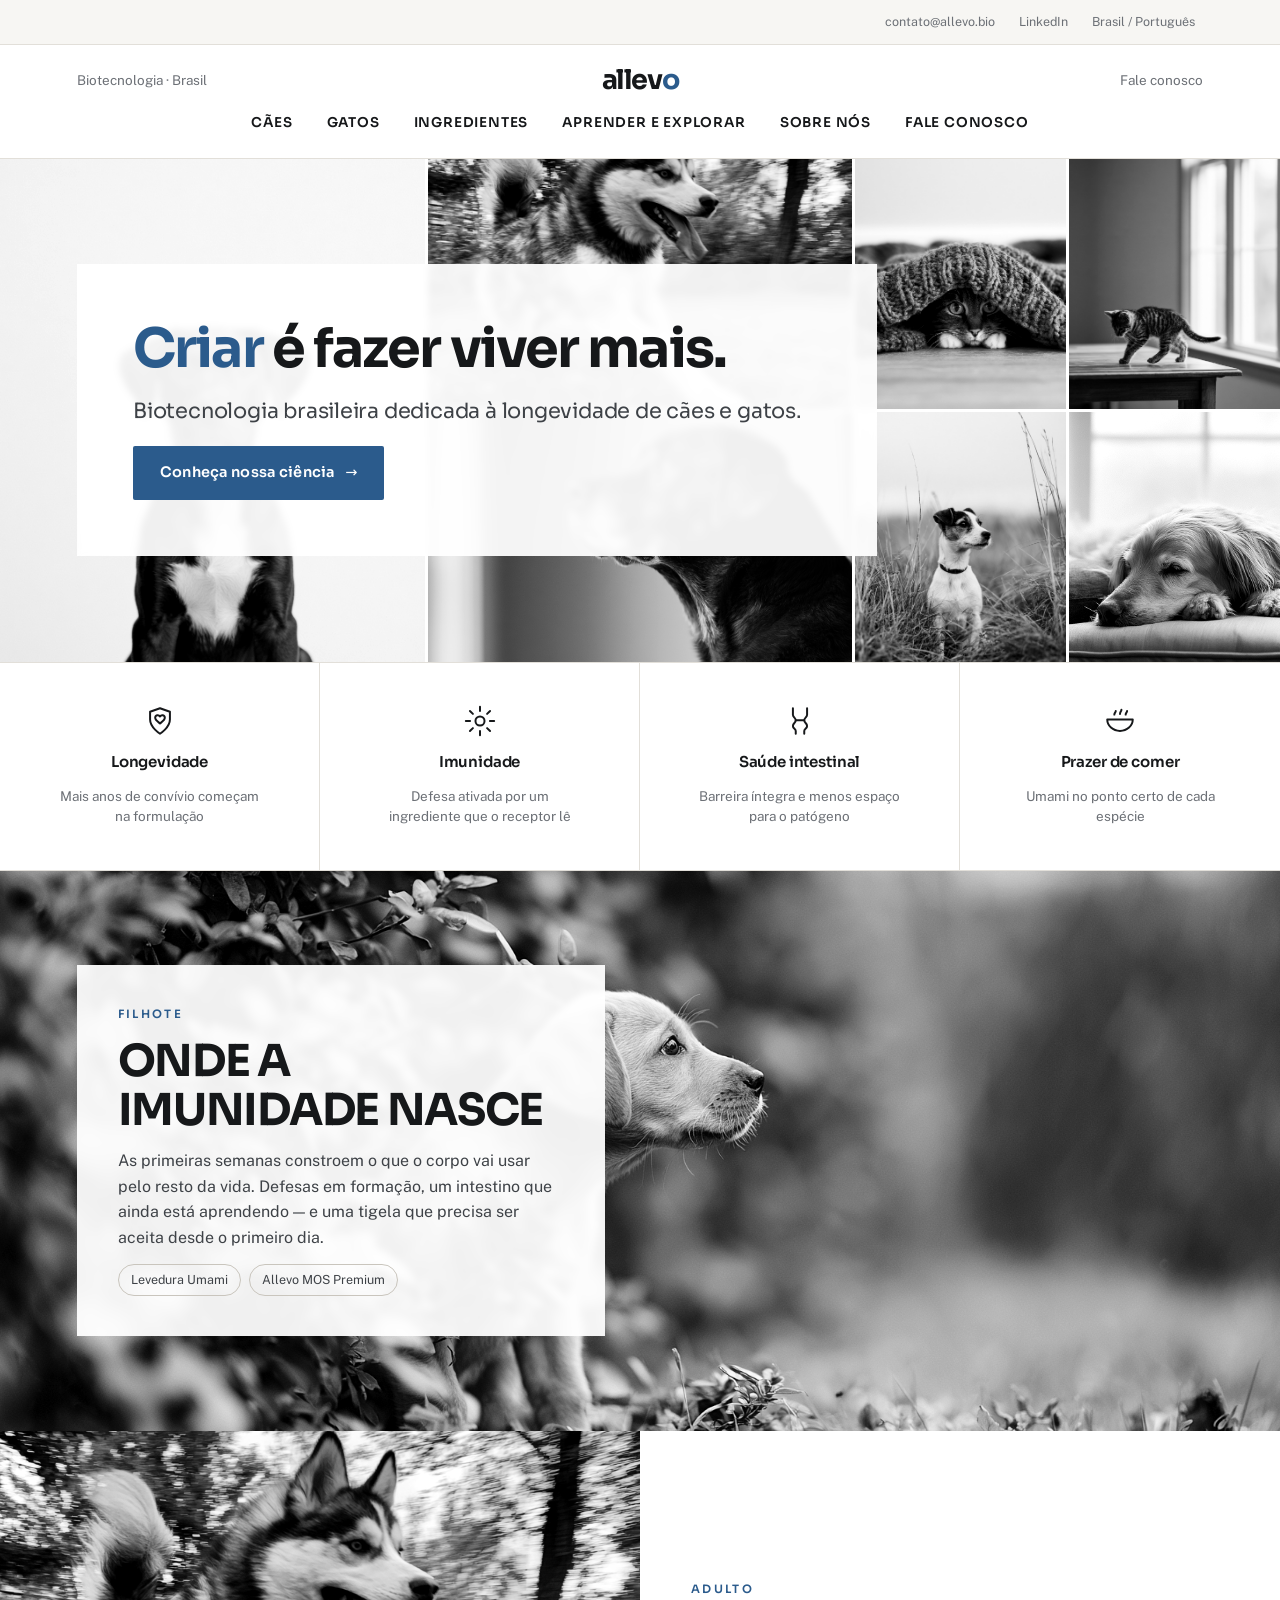
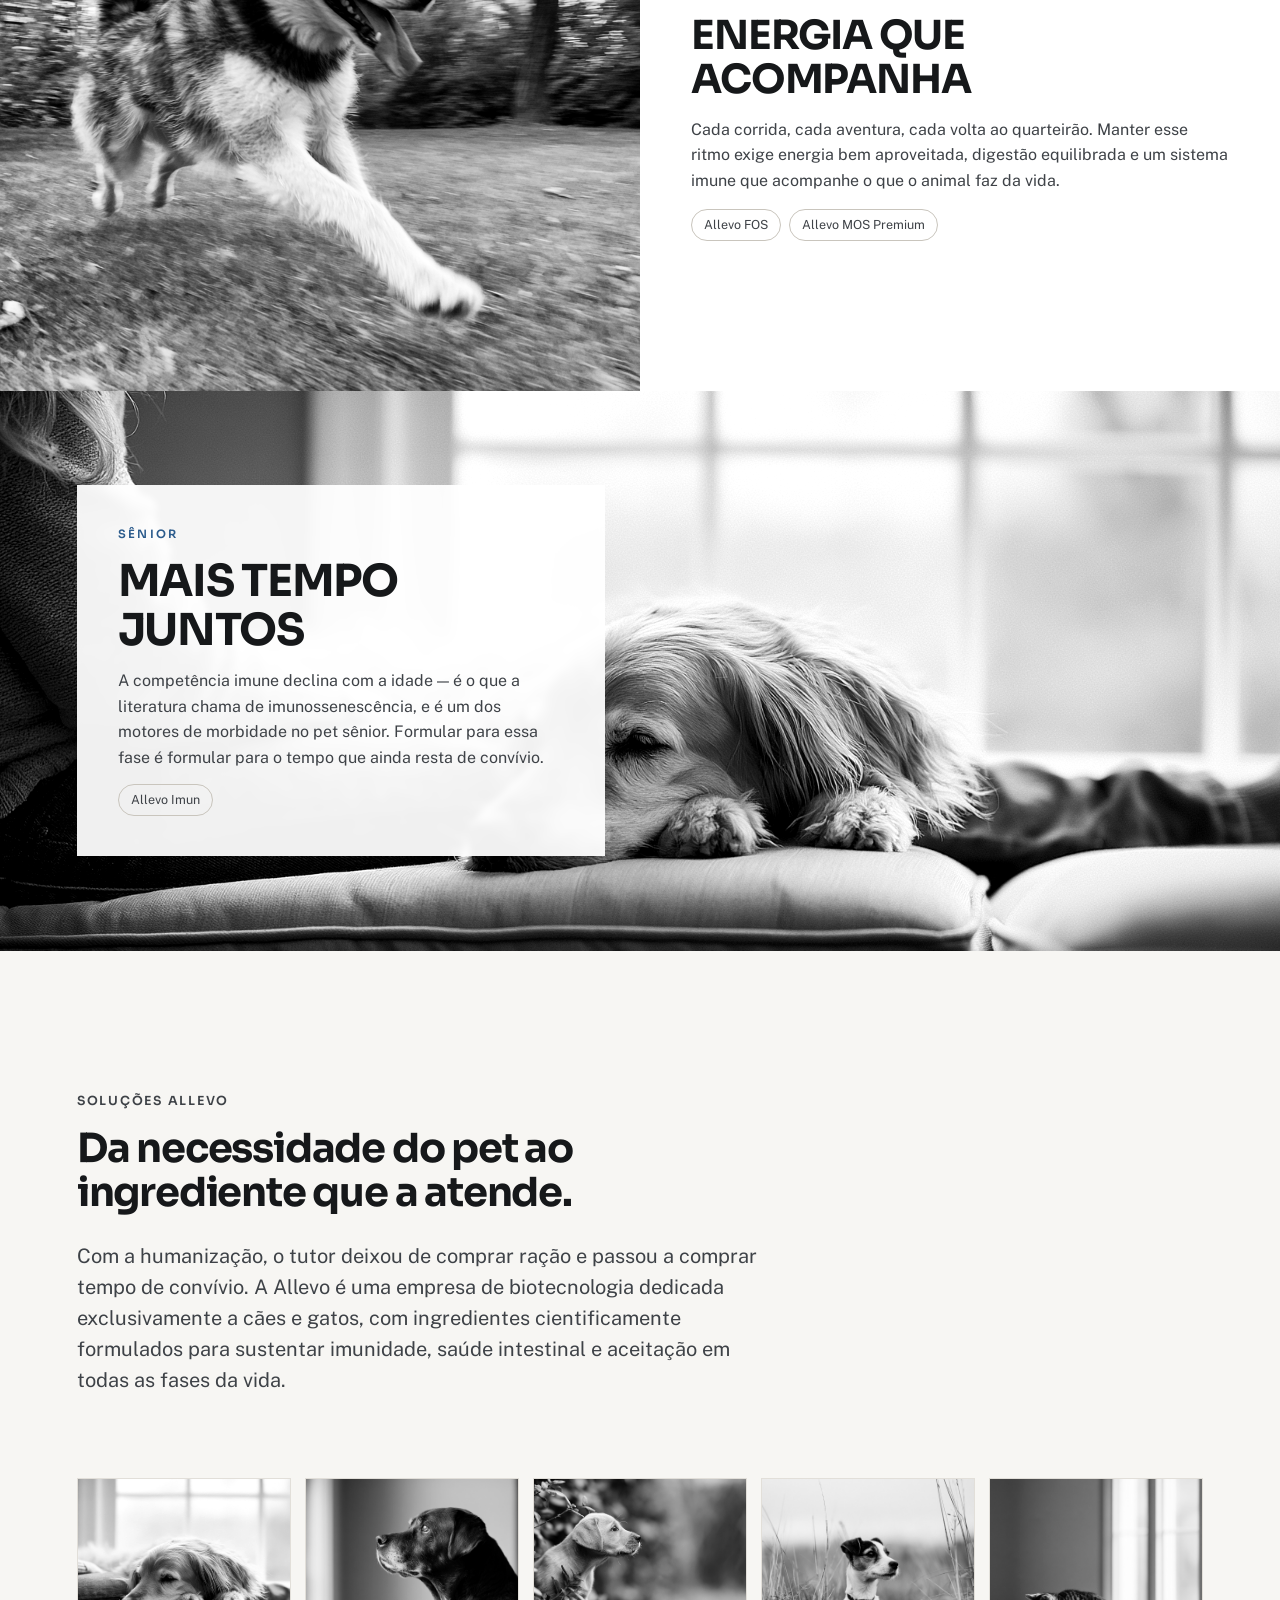
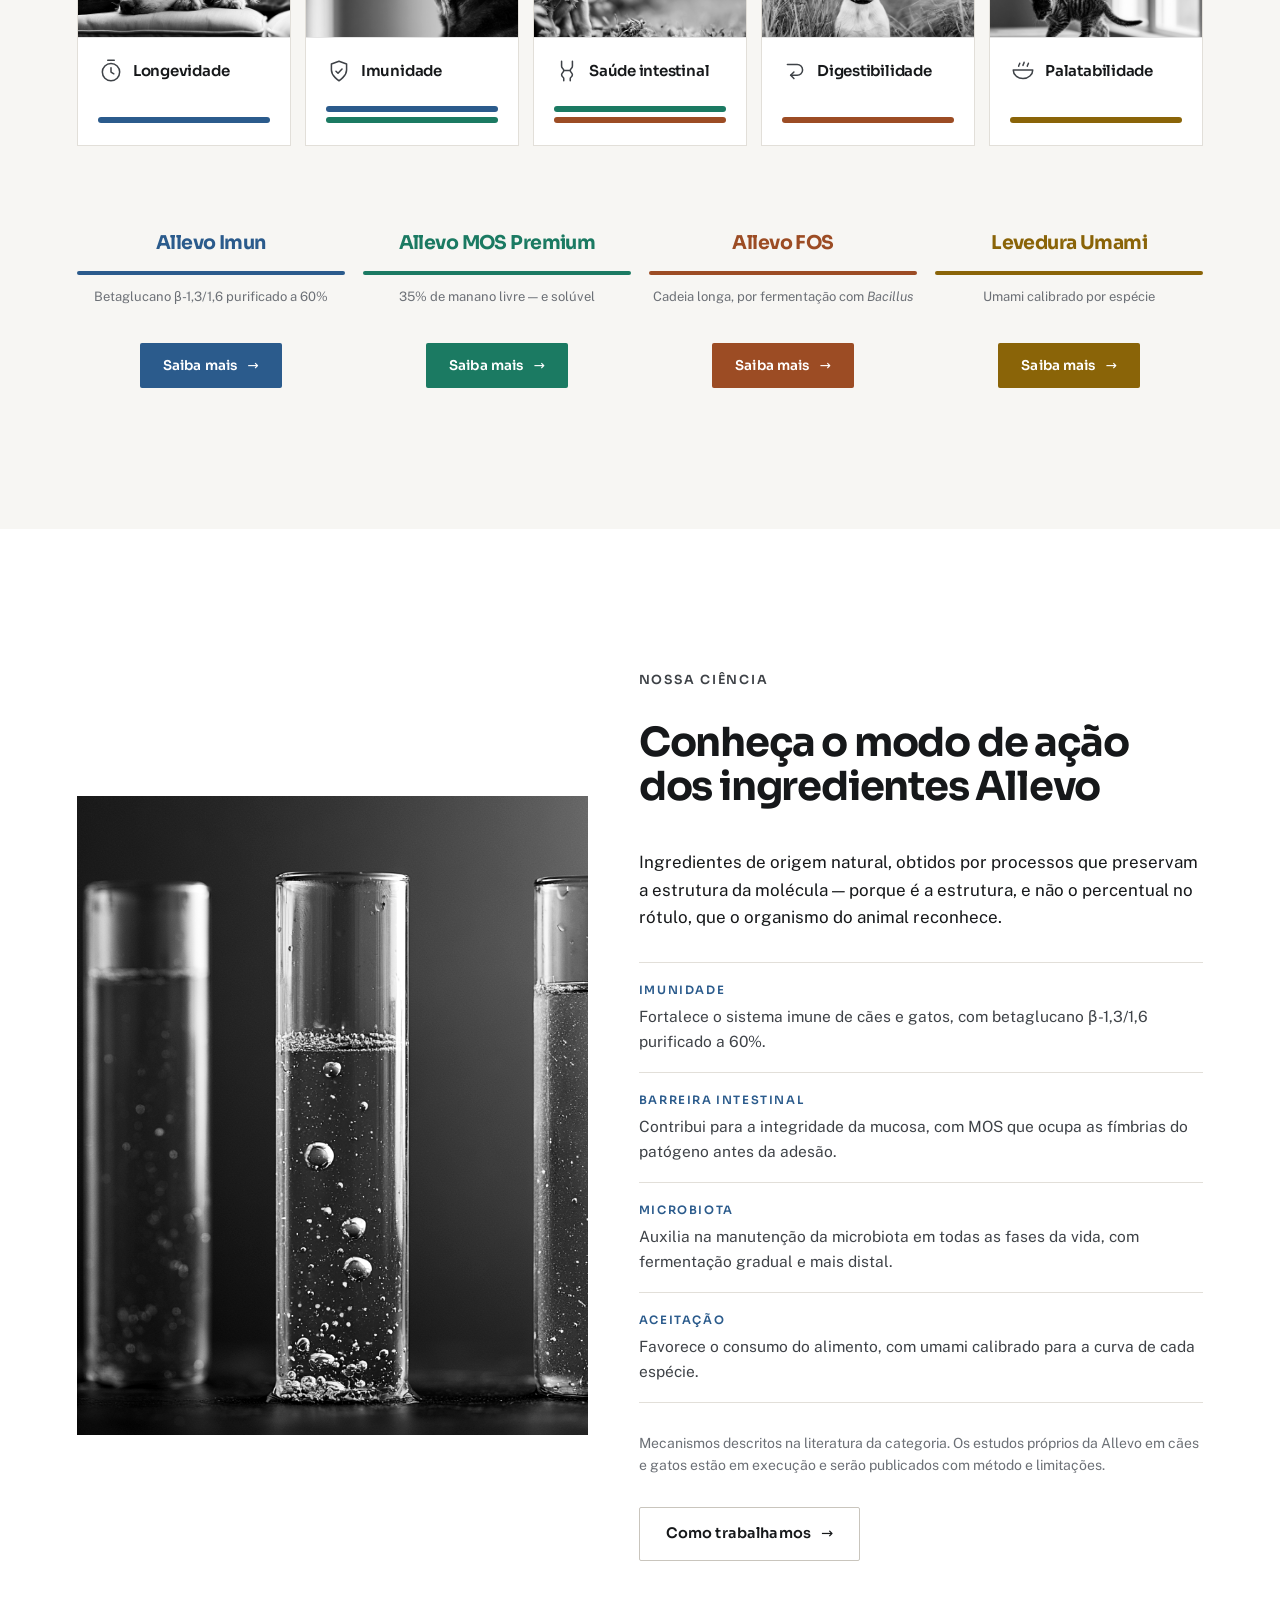
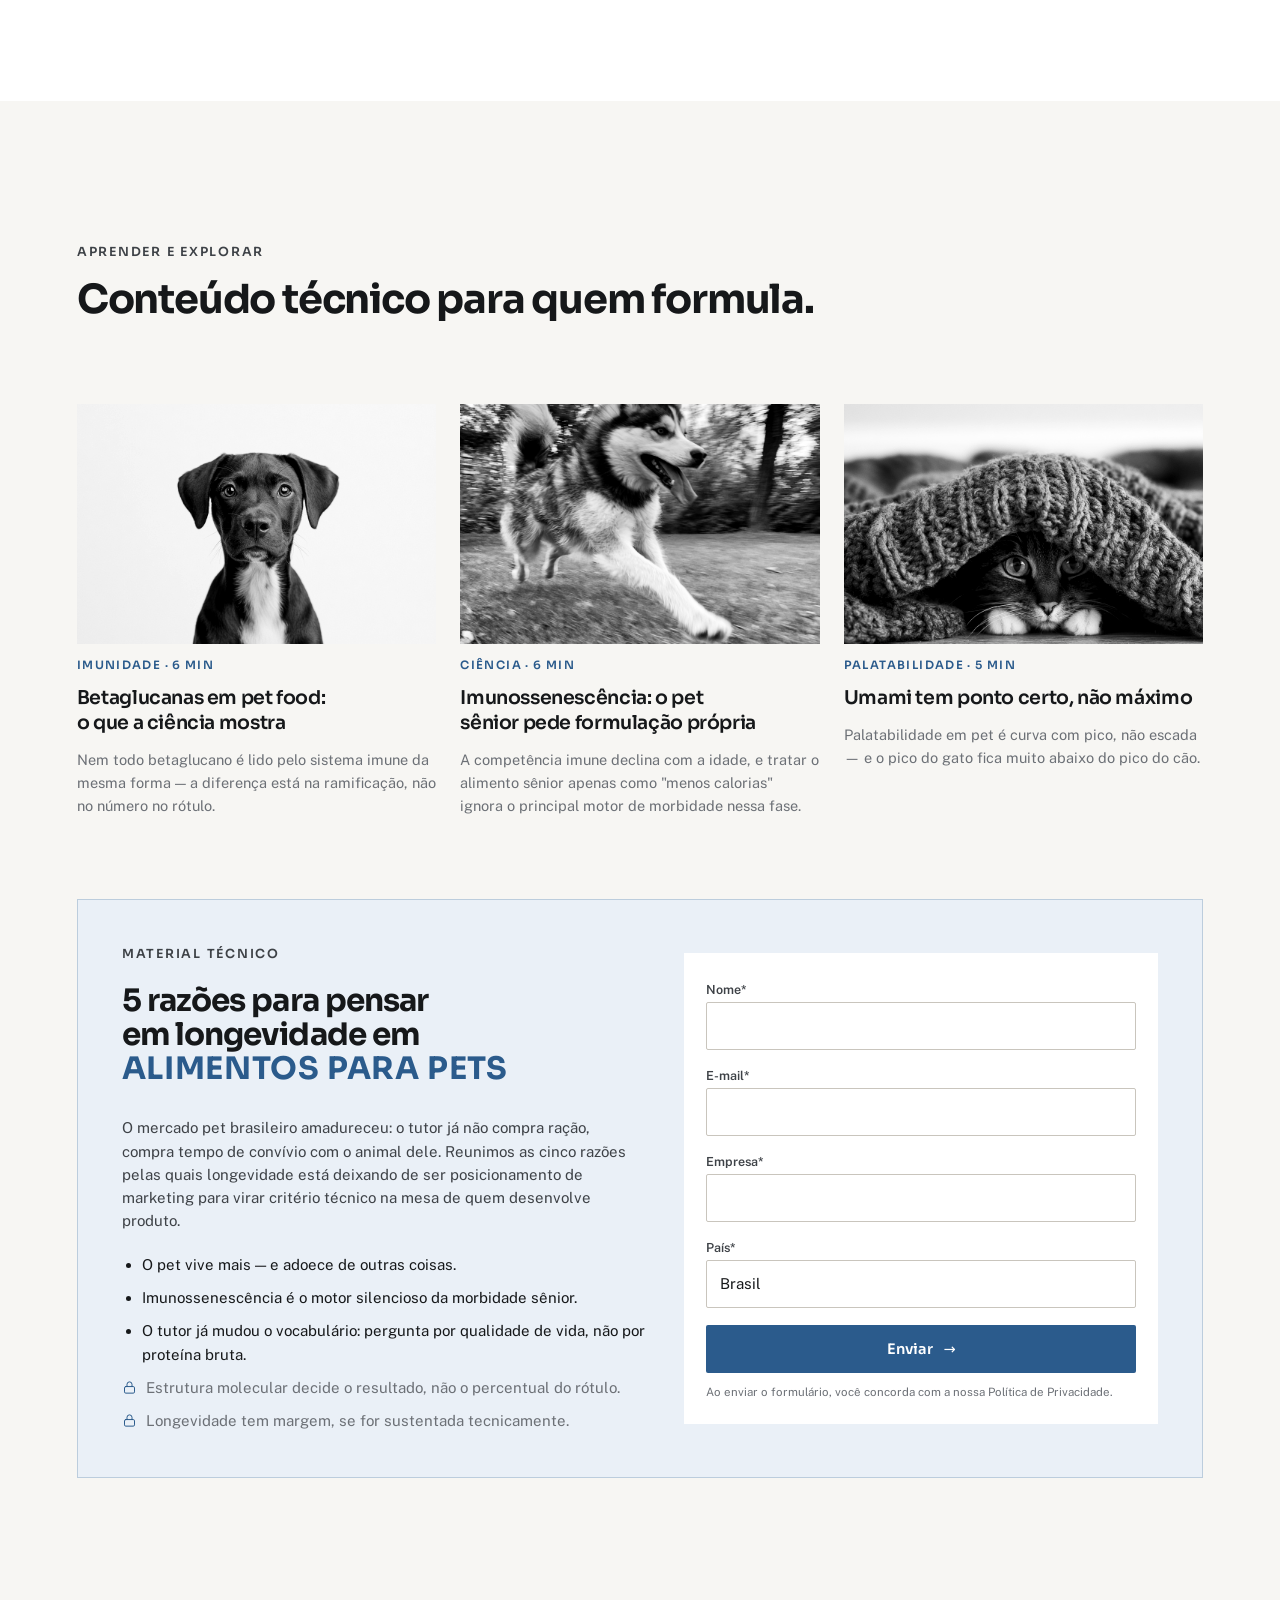
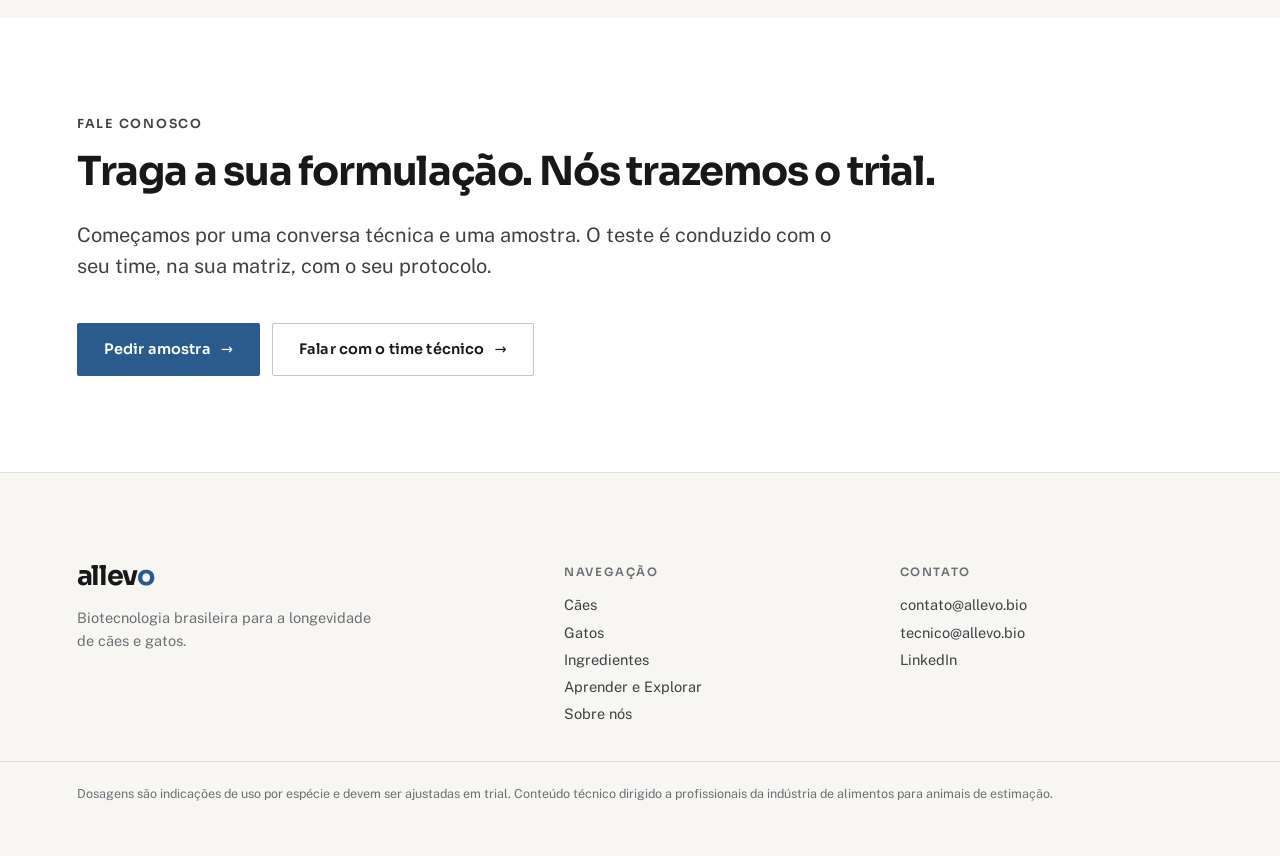
==== commit 1e44f7b1: "Reverte o simbolo do wordmark Voltou a ser texto puro allevo, sem o icone dos dois arcos. Remove tam" ====
--- a/index.html
+++ b/index.html
@@ -21,7 +21,7 @@
 <link rel="preconnect" href="https://fonts.googleapis.com">
 <link rel="preconnect" href="https://fonts.gstatic.com" crossorigin>
 <link href="https://fonts.googleapis.com/css2?family=Sora:wght@400;600;700&family=Public+Sans:wght@400;500;600;700&display=swap" rel="stylesheet">
-<link rel="stylesheet" href="styles.css?v=82307e81">
+<link rel="stylesheet" href="styles.css?v=478d93d6">
 </head>
 <body>
 
@@ -36,7 +36,7 @@
 <header class="nav">
   <div class="nav-in">
     <div class="nav-side"><span>Biotecnologia · Brasil</span></div>
-    <a class="wordmark" href="index.html"><svg class="mark" viewBox="0 0 48 48" aria-hidden="true"><g fill="none" stroke="currentColor" stroke-width="5" stroke-linecap="round" stroke-linejoin="round"><path d="M7 20a12 12 0 0 0 24 0"/><path d="M25 24a9 9 0 0 0 18 0"/></g></svg><span class="wm-t">allev<span>o</span></span></a>
+    <a class="wordmark" href="index.html">allev<span>o</span></a>
     <div class="nav-side nav-side--r"><a href="#contato" style="color:inherit;text-decoration:none">Fale conosco</a></div>
   </div>
   <nav class="nav-links">
@@ -343,7 +343,7 @@
 <footer>
   <div class="spine foot">
     <div class="stack g16">
-      <a class="wordmark" href="index.html"><svg class="mark" viewBox="0 0 48 48" aria-hidden="true"><g fill="none" stroke="currentColor" stroke-width="5" stroke-linecap="round" stroke-linejoin="round"><path d="M7 20a12 12 0 0 0 24 0"/><path d="M25 24a9 9 0 0 0 18 0"/></g></svg><span class="wm-t">allev<span>o</span></span></a>
+      <a class="wordmark" href="index.html">allev<span>o</span></a>
       <p style="color:var(--muted);font-size:14.5px;max-width:34ch">Biotecnologia brasileira para a longevidade de cães e gatos.</p>
     </div>
     <div>
--- a/styles.css
+++ b/styles.css
@@ -181,12 +181,7 @@
   font-size: 27px; letter-spacing: -0.05em;
   text-decoration: none; color: var(--ink); line-height: 1;
   justify-self: center;
-  display: inline-flex; align-items: center; gap: 9px;
-}
-/* Dois arcos na mesma linha de base: vinculo no cruzamento, convivio no chao
-   compartilhado, e a forma de tigela entrega nutricao sem precisar apontar. */
-.mark { width: 1.05em; height: 1.05em; flex: none; }
-.wm-t { display: inline; }
+}
 .wordmark span { color: var(--allevo); }
 
 .nav-links {
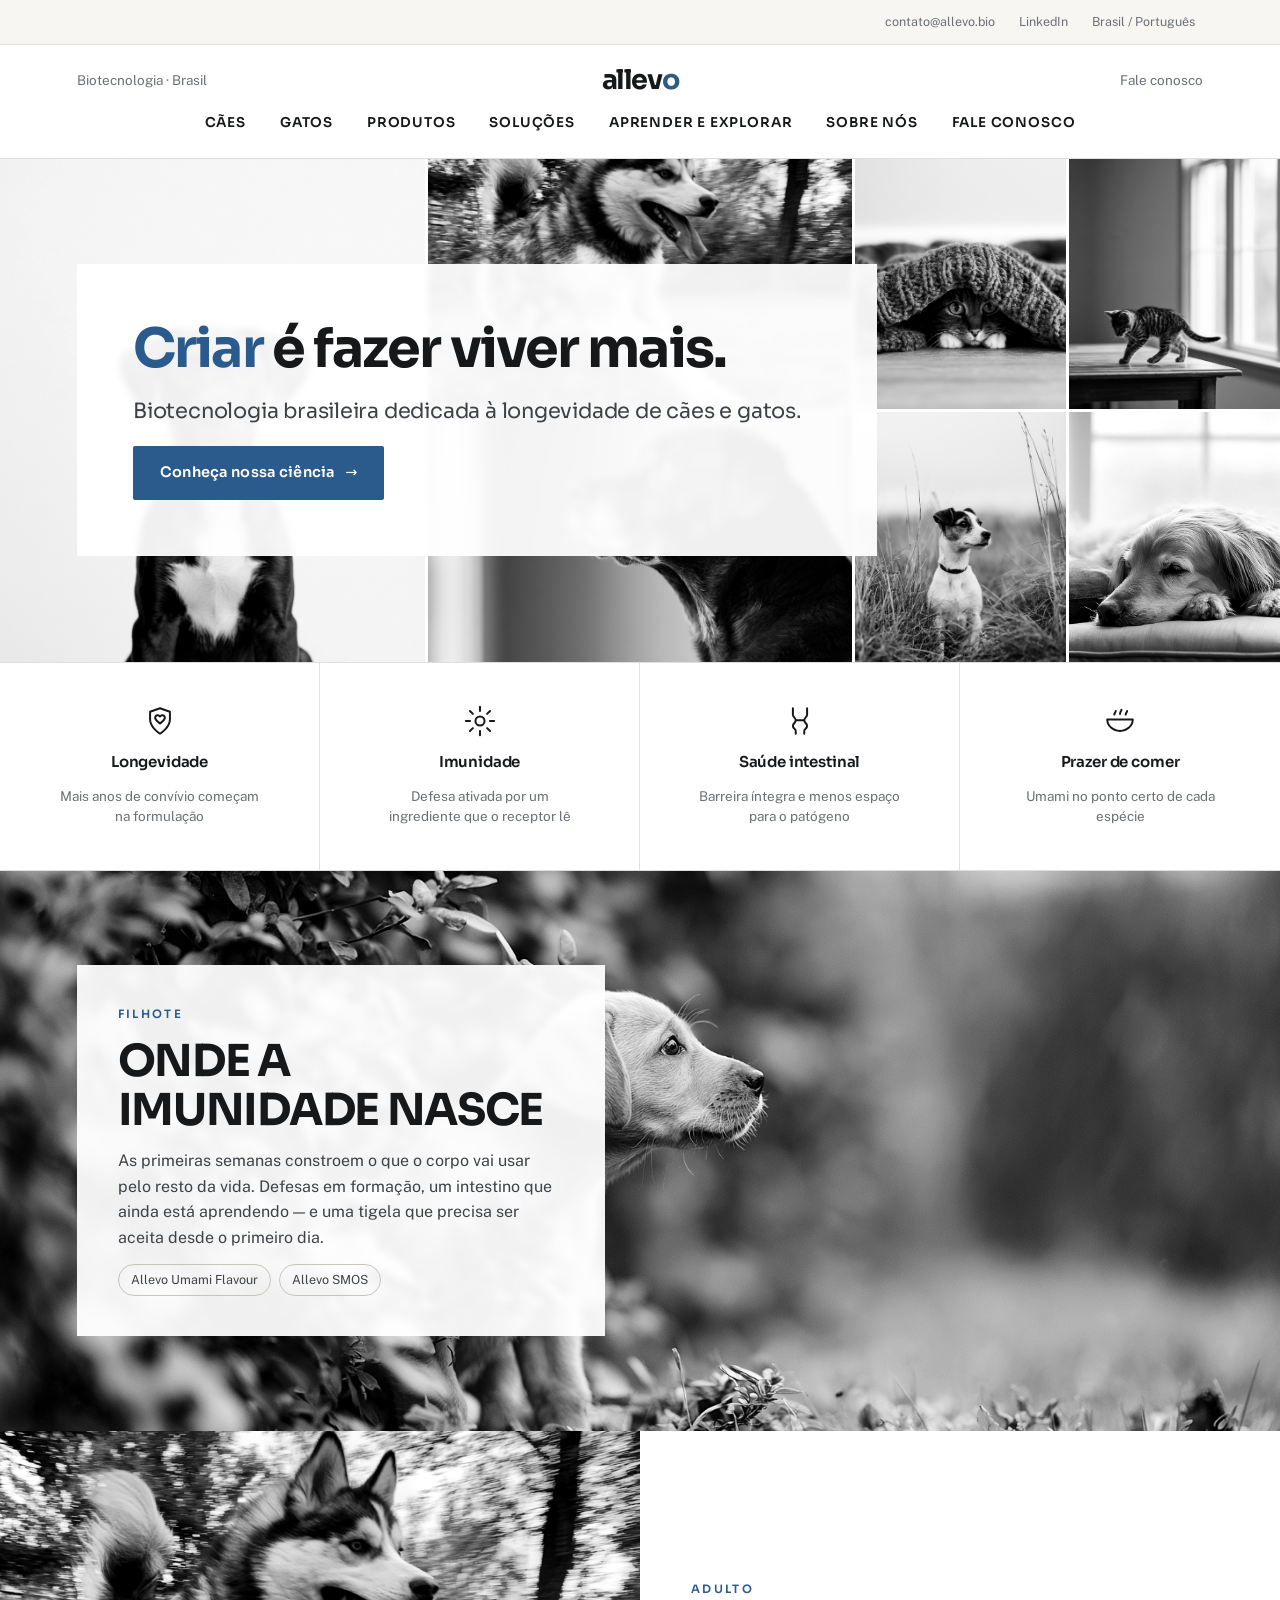
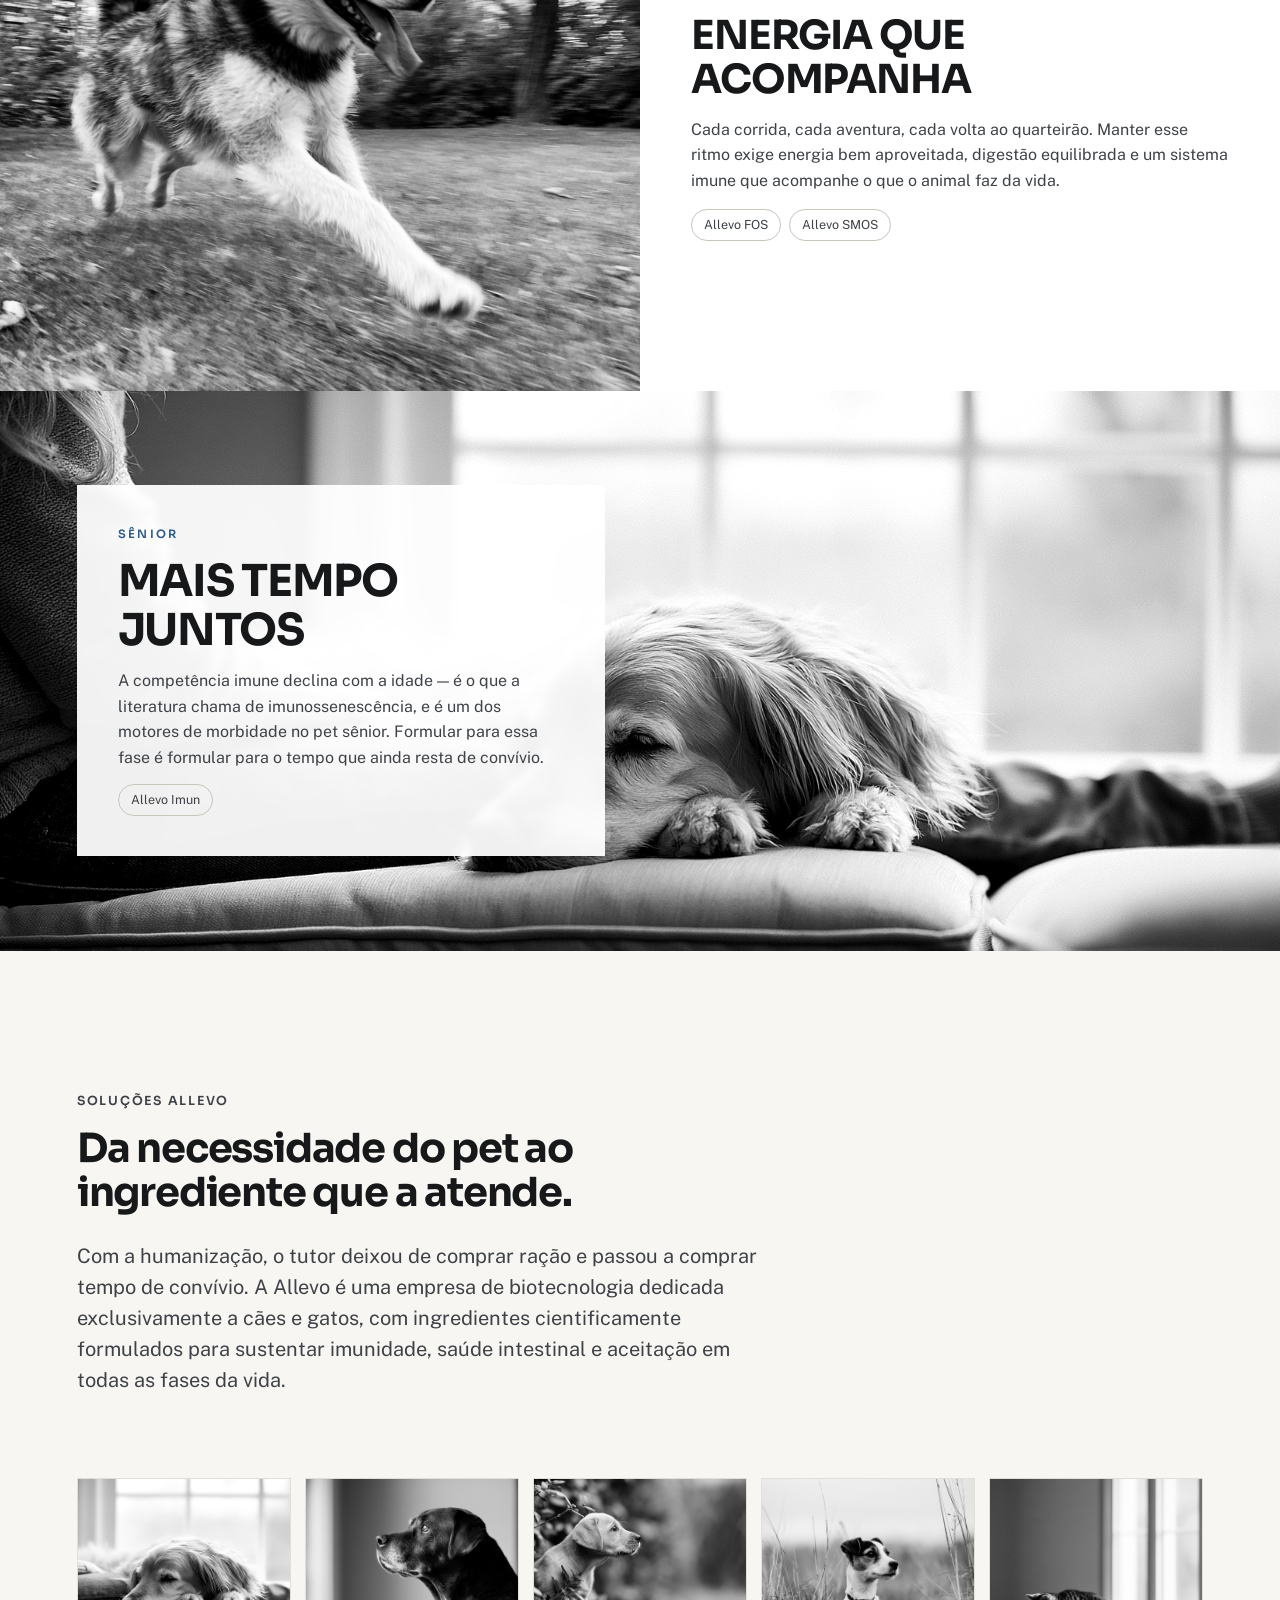
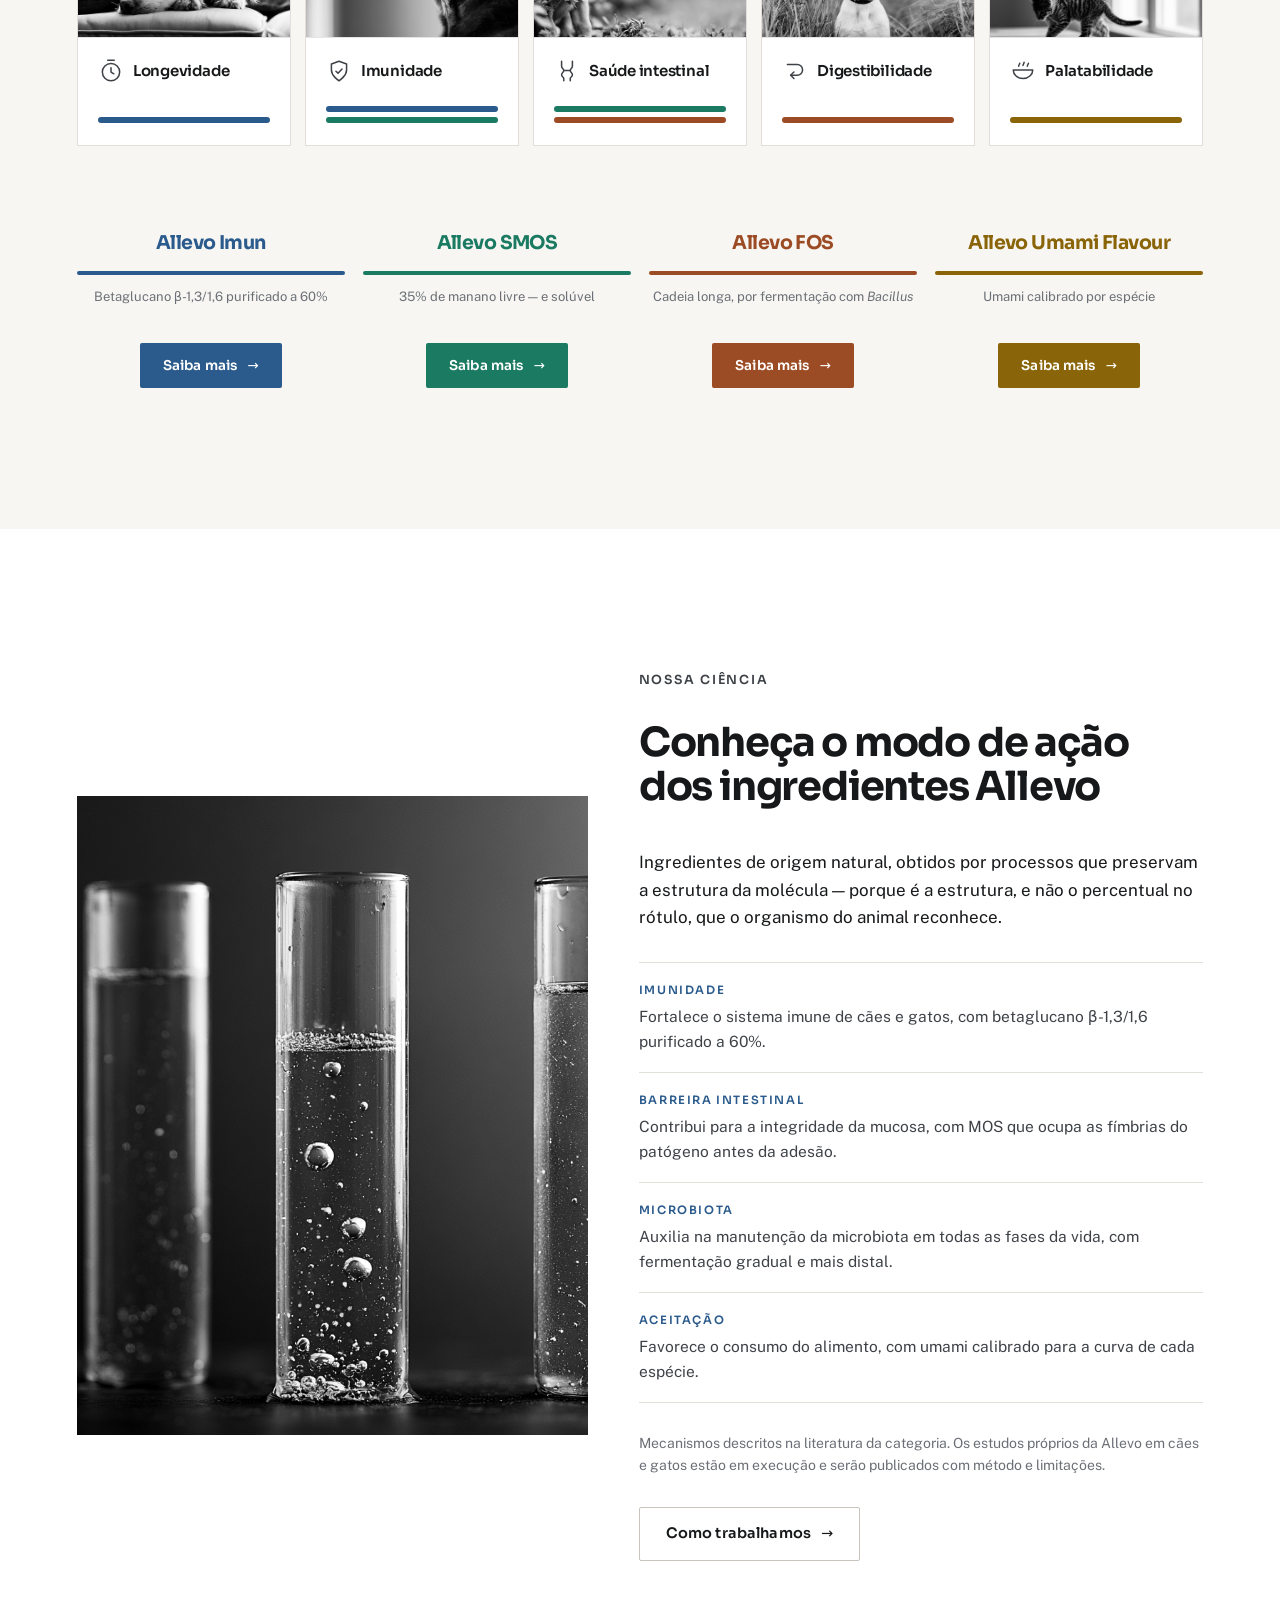
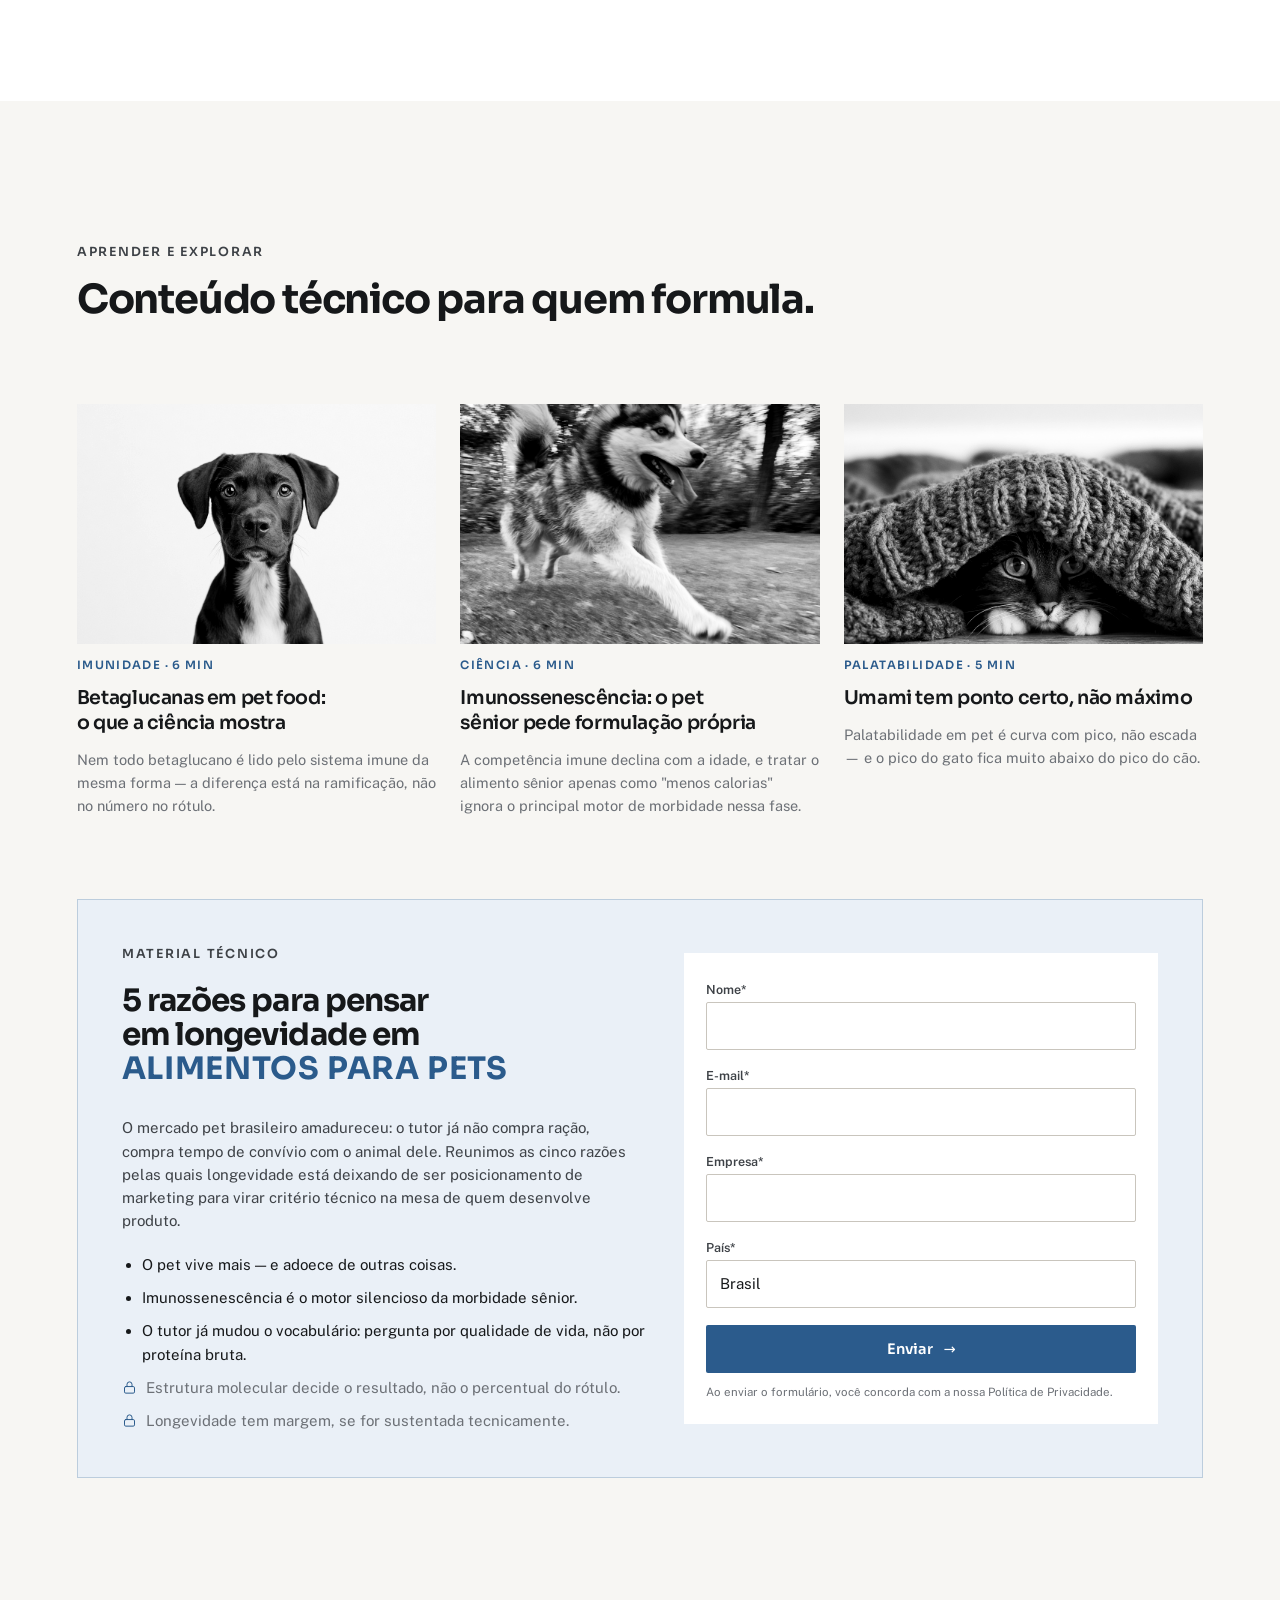
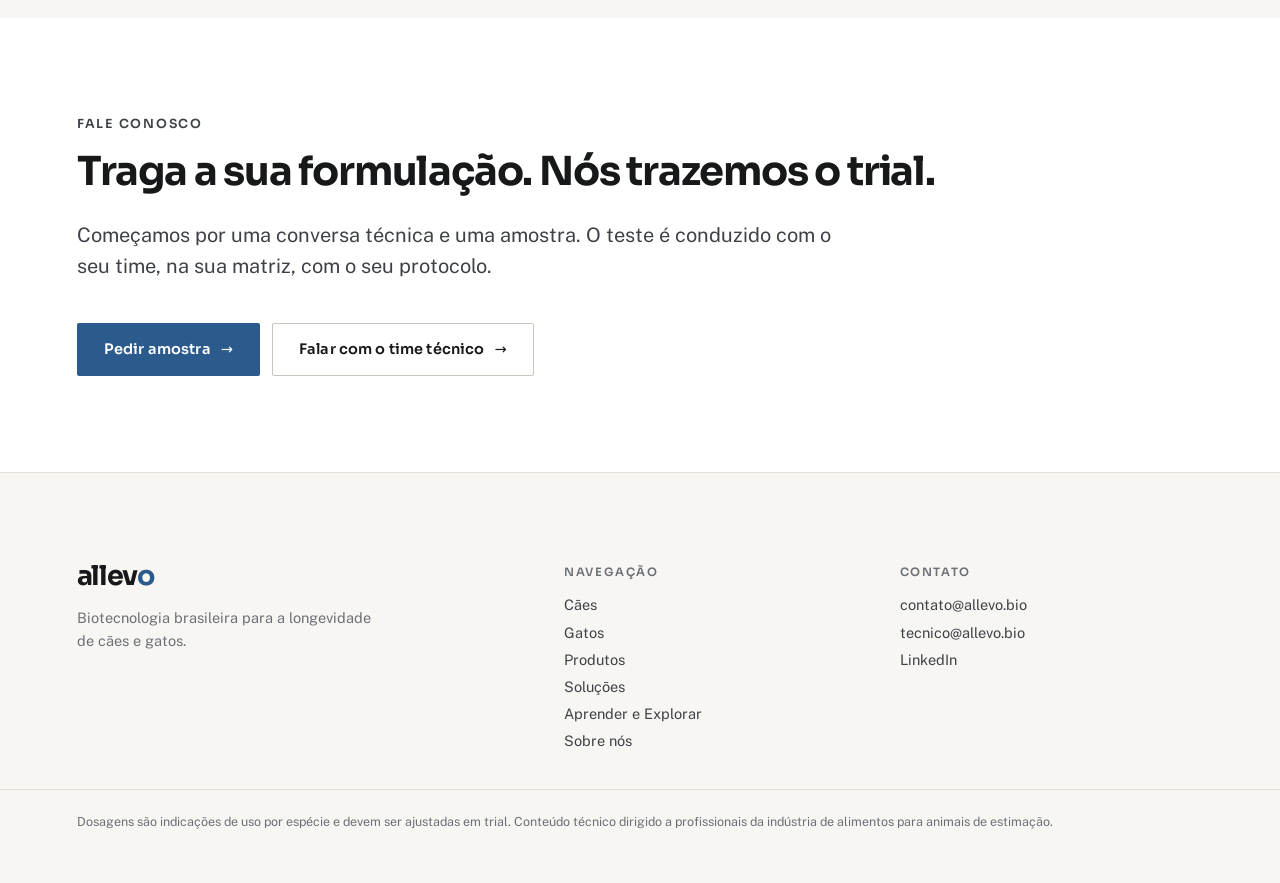
==== commit 282ad391: "Reestrutura nav: Produtos + Soluções, renomeia lineup de produtos - Ingredientes vira Produtos (ingr" ====
--- a/index.html
+++ b/index.html
@@ -21,7 +21,7 @@
 <link rel="preconnect" href="https://fonts.googleapis.com">
 <link rel="preconnect" href="https://fonts.gstatic.com" crossorigin>
 <link href="https://fonts.googleapis.com/css2?family=Sora:wght@400;600;700&family=Public+Sans:wght@400;500;600;700&display=swap" rel="stylesheet">
-<link rel="stylesheet" href="styles.css?v=478d93d6">
+<link rel="stylesheet" href="styles.css?v=52a66c72">
 </head>
 <body>
 
@@ -42,7 +42,15 @@
   <nav class="nav-links">
     <a href="caes.html">Cães</a>
     <a href="gatos.html">Gatos</a>
-    <a href="ingredientes.html">Ingredientes</a>
+    <a href="produtos.html">Produtos</a>
+    <div class="nav-drop">
+      <a href="solucoes.html">Soluções</a>
+      <div class="nav-drop-menu">
+        <a href="solucoes.html#imunidade">Imunidade</a>
+        <a href="solucoes.html#longevidade">Longevidade</a>
+        <a href="solucoes.html#palatabilidade">Palatabilidade</a>
+      </div>
+    </div>
     <a href="aprender.html">Aprender e Explorar</a>
     <a href="sobre.html">Sobre nós</a>
     <a href="#contato">Fale conosco</a>
@@ -51,7 +59,8 @@
     <div class="nav-mob-in">
       <a href="caes.html">Cães</a>
       <a href="gatos.html">Gatos</a>
-      <a href="ingredientes.html">Ingredientes</a>
+      <a href="produtos.html">Produtos</a>
+      <a href="solucoes.html">Soluções</a>
       <a href="aprender.html">Aprender e Explorar</a>
       <a href="sobre.html">Sobre nós</a>
       <a href="#contato">Fale conosco</a>
@@ -88,22 +97,22 @@
 
   <!-- ===================================================== NECESSIDADES -->
   <section class="needs" aria-label="Necessidades do pet">
-    <a class="need" href="ingredientes.html#imun">
+    <a class="need" href="solucoes.html#longevidade">
       <svg viewBox="0 0 24 24" aria-hidden="true"><path d="M12 21s7-4.35 7-10V5.5L12 3 5 5.5V11c0 5.65 7 10 7 10Z"/><path d="M12 8.8c.9-1.4 3.4-1.1 3.4.9 0 1.7-2.2 3-3.4 4-1.2-1-3.4-2.3-3.4-4 0-2 2.5-2.3 3.4-.9Z"/></svg>
       <span class="need-t">Longevidade</span>
       <span class="need-d">Mais anos de convívio começam na formulação</span>
     </a>
-    <a class="need" href="ingredientes.html#imun">
+    <a class="need" href="solucoes.html#imunidade">
       <svg viewBox="0 0 24 24" aria-hidden="true"><circle cx="12" cy="12" r="3.2"/><path d="M12 2v3M12 19v3M2 12h3M19 12h3M4.9 4.9l2.1 2.1M17 17l2.1 2.1M19.1 4.9 17 7M7 17l-2.1 2.1"/></svg>
       <span class="need-t">Imunidade</span>
       <span class="need-d">Defesa ativada por um ingrediente que o receptor lê</span>
     </a>
-    <a class="need" href="ingredientes.html#mos">
+    <a class="need" href="produtos.html#mos">
       <svg viewBox="0 0 24 24" aria-hidden="true"><path d="M7 3v4.5c0 2 2 2.2 2 4s-2 2-2 4 2 2 2 3.5V21"/><path d="M17 3v4.5c0 2-2 2.2-2 4s2 2 2 4-2 2-2 3.5V21"/><path d="M9 11.5h6"/></svg>
       <span class="need-t">Saúde intestinal</span>
       <span class="need-d">Barreira íntegra e menos espaço para o patógeno</span>
     </a>
-    <a class="need" href="ingredientes.html#umami">
+    <a class="need" href="solucoes.html#palatabilidade">
       <svg viewBox="0 0 24 24" aria-hidden="true"><path d="M3 11h18c0 4.4-4 8-9 8s-9-3.6-9-8Z"/><path d="M8 7.5c0-1.2 1-1.6 1-2.6M12 7c0-1.4 1-1.8 1-3M16 7.5c0-1.2 1-1.6 1-2.6"/></svg>
       <span class="need-t">Prazer de comer</span>
       <span class="need-d">Umami no ponto certo de cada espécie</span>
@@ -120,8 +129,8 @@
           <h2>Onde a imunidade nasce</h2>
           <p>As primeiras semanas constroem o que o corpo vai usar pelo resto da vida. Defesas em formação, um intestino que ainda está aprendendo — e uma tigela que precisa ser aceita desde o primeiro dia.</p>
           <div class="act-tags">
-            <span class="act-tag">Levedura Umami</span>
-            <span class="act-tag">Allevo MOS Premium</span>
+            <span class="act-tag">Allevo Umami Flavour</span>
+            <span class="act-tag">Allevo SMOS</span>
           </div>
         </div>
       </div>
@@ -137,7 +146,7 @@
       <p>Cada corrida, cada aventura, cada volta ao quarteirão. Manter esse ritmo exige energia bem aproveitada, digestão equilibrada e um sistema imune que acompanhe o que o animal faz da vida.</p>
       <div class="act-tags">
         <span class="act-tag">Allevo FOS</span>
-        <span class="act-tag">Allevo MOS Premium</span>
+        <span class="act-tag">Allevo SMOS</span>
       </div>
     </div>
   </section>
@@ -211,25 +220,25 @@
           <span class="brand-name">Allevo Imun</span>
           <span class="brand-rule"></span>
           <span class="brand-note">Betaglucano β-1,3/1,6 purificado a 60%</span>
-          <a class="btn" href="ingredientes.html#imun">Saiba mais</a>
+          <a class="btn" href="produtos.html#imun">Saiba mais</a>
         </div>
         <div class="brand brand--mos">
-          <span class="brand-name">Allevo MOS Premium</span>
+          <span class="brand-name">Allevo SMOS</span>
           <span class="brand-rule"></span>
           <span class="brand-note">35% de manano livre — e solúvel</span>
-          <a class="btn" href="ingredientes.html#mos">Saiba mais</a>
+          <a class="btn" href="produtos.html#mos">Saiba mais</a>
         </div>
         <div class="brand brand--fos">
           <span class="brand-name">Allevo FOS</span>
           <span class="brand-rule"></span>
           <span class="brand-note">Cadeia longa, por fermentação com <em>Bacillus</em></span>
-          <a class="btn" href="ingredientes.html#fos">Saiba mais</a>
+          <a class="btn" href="produtos.html#fos">Saiba mais</a>
         </div>
         <div class="brand brand--umami">
-          <span class="brand-name">Levedura Umami</span>
+          <span class="brand-name">Allevo Umami Flavour</span>
           <span class="brand-rule"></span>
           <span class="brand-note">Umami calibrado por espécie</span>
-          <a class="btn" href="ingredientes.html#umami">Saiba mais</a>
+          <a class="btn" href="produtos.html#umami">Saiba mais</a>
         </div>
       </div>
     </div>
@@ -351,7 +360,8 @@
       <div class="foot-col">
         <a href="caes.html">Cães</a>
         <a href="gatos.html">Gatos</a>
-        <a href="ingredientes.html">Ingredientes</a>
+        <a href="produtos.html">Produtos</a>
+        <a href="solucoes.html">Soluções</a>
         <a href="aprender.html">Aprender e Explorar</a>
         <a href="sobre.html">Sobre nós</a>
       </div>
--- a/styles.css
+++ b/styles.css
@@ -60,6 +60,10 @@
 }
 
 * { box-sizing: border-box; }
+
+/* A nav e sticky (~86px). Sem isto o scroll suave entrega o leitor com o
+   destino parcialmente encoberto pelo proprio cabecalho. */
+section[id], article[id] { scroll-margin-top: 96px; }
 html { scroll-behavior: smooth; }
 @media (prefers-reduced-motion: reduce) { html { scroll-behavior: auto; } }
 
@@ -74,7 +78,14 @@
   overflow-x: hidden;
 }
 
-img { display: block; max-width: 100%; }
+/* Fade-in ao carregar. Cache/back-nav pulam a transicao (o navegador ja tem
+   o bitmap, nao ha o que revelar); carregamento fresco recebe 400ms. O
+   reveal.js adiciona .is-loaded via JS; sem JS o media query abaixo garante
+   que a foto nunca fica presa em opacity:0. */
+img { display: block; max-width: 100%; opacity: 0; transition: opacity 400ms var(--ease); }
+img.no-fade { transition: none; }
+img.is-loaded { opacity: 1; }
+@media (scripting: none) { img { opacity: 1; transition: none; } }
 
 /* Toda fotografia do site vive em preto e branco. */
 .bw { filter: grayscale(100%) contrast(1.05); }
@@ -134,7 +145,7 @@
   font-family: var(--display); font-size: 14.5px; font-weight: 600;
   letter-spacing: 0.01em; text-decoration: none; cursor: pointer;
   transition: transform 150ms var(--ease), background-color 170ms ease,
-              color 170ms ease, border-color 170ms ease;
+              color 170ms ease, border-color 170ms ease, filter 170ms ease;
 }
 .btn:active { transform: scale(0.975); }
 .btn:focus-visible { outline: 2px solid var(--allevo); outline-offset: 3px; }
@@ -199,6 +210,33 @@
 .nav-links a[aria-current="page"] { color: var(--allevo); border-color: var(--allevo); }
 @media (hover:hover){ .nav-links a:hover { color: var(--allevo); } }
 @media (min-width: 900px) { .nav-links { display: flex; } }
+
+/* Soluções: único item com submenu. Hover/focus-within — sem JS, porque o
+   resto do site já vive sem framework e um toggle de menu não merece um. */
+.nav-drop { position: relative; display: inline-flex; }
+.nav-drop-menu {
+  position: absolute; top: 100%; left: 50%; transform: translate(-50%, 4px);
+  margin-top: 12px;
+  background: var(--white); border: 1px solid var(--line); border-radius: 12px;
+  padding: 8px; min-width: 190px;
+  box-shadow: 0 16px 40px rgba(20, 24, 20, 0.10);
+  display: flex; flex-direction: column; gap: 2px;
+  opacity: 0; visibility: hidden; pointer-events: none;
+  transition: opacity 160ms var(--ease), transform 160ms var(--ease), visibility 160ms;
+  z-index: 30;
+}
+.nav-drop-menu a {
+  font-family: var(--sans); font-size: 14px; font-weight: 600;
+  letter-spacing: normal; text-transform: none;
+  color: var(--ink); text-decoration: none;
+  padding: 9px 12px; border-radius: 7px; border-bottom: none;
+}
+@media (hover:hover) { .nav-drop-menu a:hover { background: var(--allevo-sf); color: var(--allevo); } }
+.nav-drop-menu a:focus-visible { outline: 2px solid var(--allevo); outline-offset: -2px; border-radius: 7px; }
+.nav-drop:hover .nav-drop-menu, .nav-drop:focus-within .nav-drop-menu {
+  opacity: 1; visibility: visible; pointer-events: auto; transform: translate(-50%, 0);
+}
+@media (prefers-reduced-motion: reduce) { .nav-drop-menu { transition: none; } }
 
 /* Faixa rolável no mobile */
 /* A faixa cortava 3 dos 6 links sem nenhum sinal de que rolava. A mascara
@@ -355,6 +393,7 @@
 .need {
   display: flex; flex-direction: column; align-items: center;
   gap: 12px;
+  /* :active herda o mesmo fundo do hover — feedback de toque tambem sem mouse */
   padding: clamp(32px, 3.2vw, 44px) clamp(16px, 2vw, 24px) clamp(34px, 3.4vw, 48px);
   text-align: center; text-decoration: none;
   color: var(--ink);
@@ -377,6 +416,7 @@
   .need:hover .need-t { color: var(--allevo); }
 }
 .need:focus-visible { outline: 2px solid var(--allevo); outline-offset: -2px; }
+.need:active { background: var(--allevo-sf); }
 
 /* ------------------------------------------------------------ Atos (bandas) */
 
@@ -498,6 +538,8 @@
 .posts { display: grid; gap: 24px; grid-template-columns: 1fr; }
 @media (min-width: 760px) { .posts { grid-template-columns: repeat(3, 1fr); } }
 .post { text-decoration: none; color: var(--ink); display: flex; flex-direction: column; gap: 12px; }
+.post { transition: opacity 140ms var(--ease); }
+.post:active { opacity: 0.72; }
 .post-img { aspect-ratio: 3/2; width: 100%; object-fit: cover; }
 .post-meta {
   font-family: var(--display); font-size: 11.5px; font-weight: 600;
@@ -590,7 +632,8 @@
   transition: opacity 620ms var(--ease), transform 620ms var(--ease); }
 @media (prefers-reduced-motion: reduce) {
   .reveal { opacity: 1; transform: none; transition: none; }
-  .btn, .need, .post h3 { transition: none; }
+  .btn, .need, .post, .post h3, .toc a { transition: none; }
+  img { transition-duration: 120ms; }
 }
 
 /* --------------------------------------------------------------- Artigos */
@@ -620,6 +663,7 @@
   text-decoration: none; color: var(--ink);
   transition: padding-inline 200ms var(--ease), background-color 200ms ease;
 }
+.toc a:active { background: var(--paper); }
 .toc a:first-child { border-top: 1px solid var(--line); }
 .toc-n { font-family: var(--display); font-size: 13px; color: var(--allevo); font-weight: 600; }
 .toc-t { font-family: var(--display); font-weight: 600; font-size: 17.5px; letter-spacing: -0.02em; }
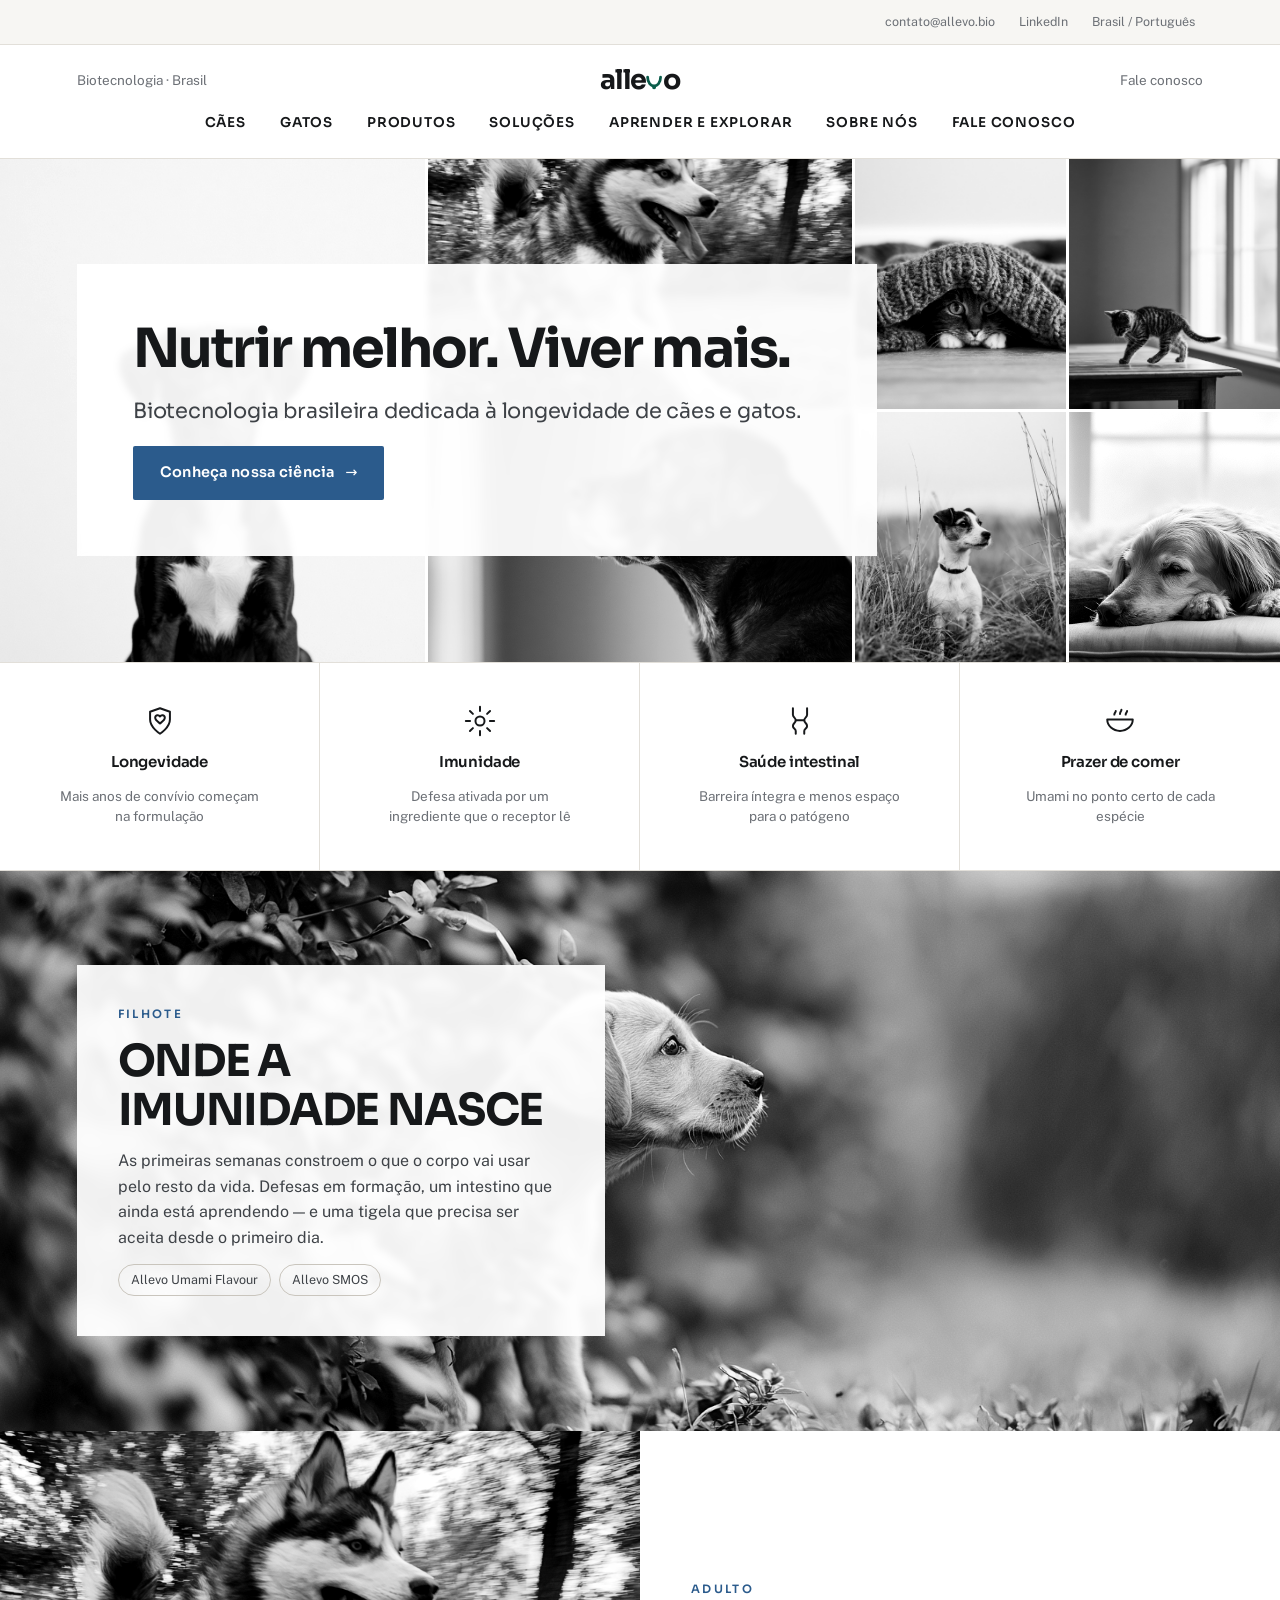
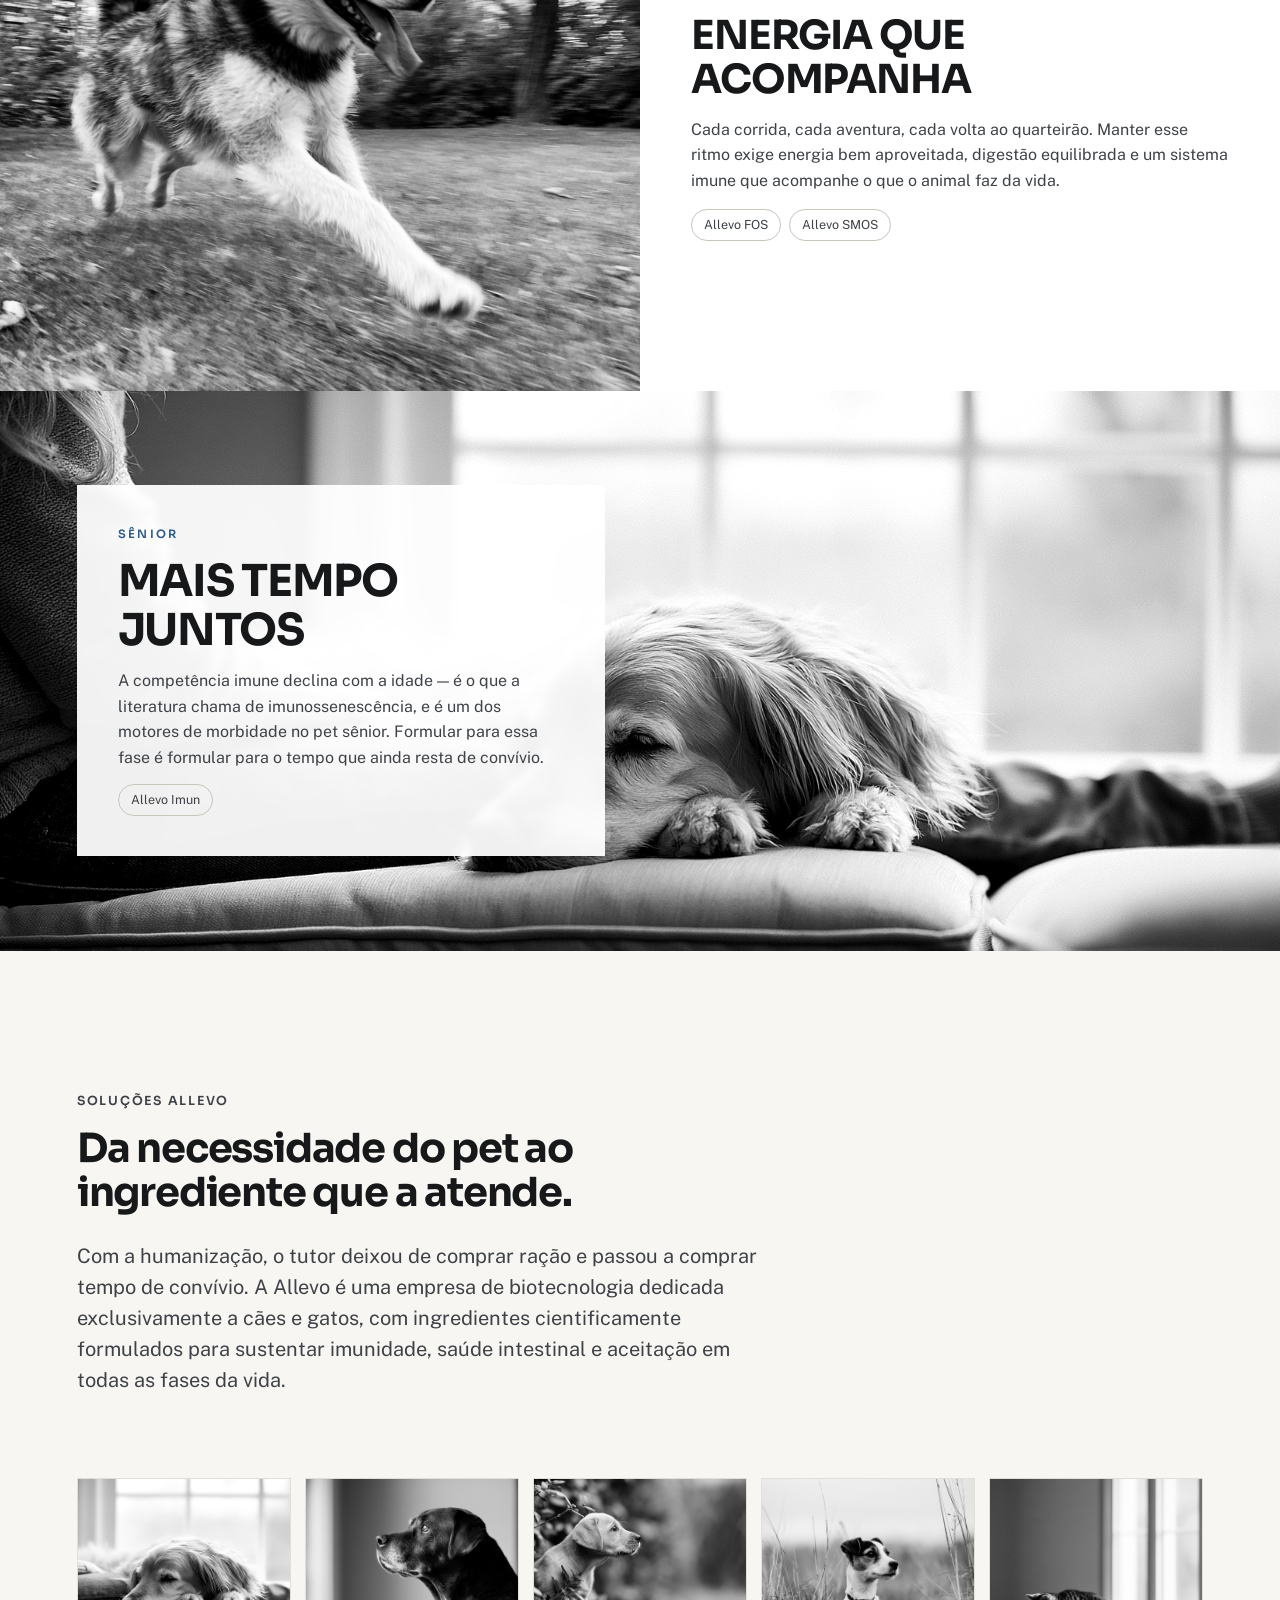
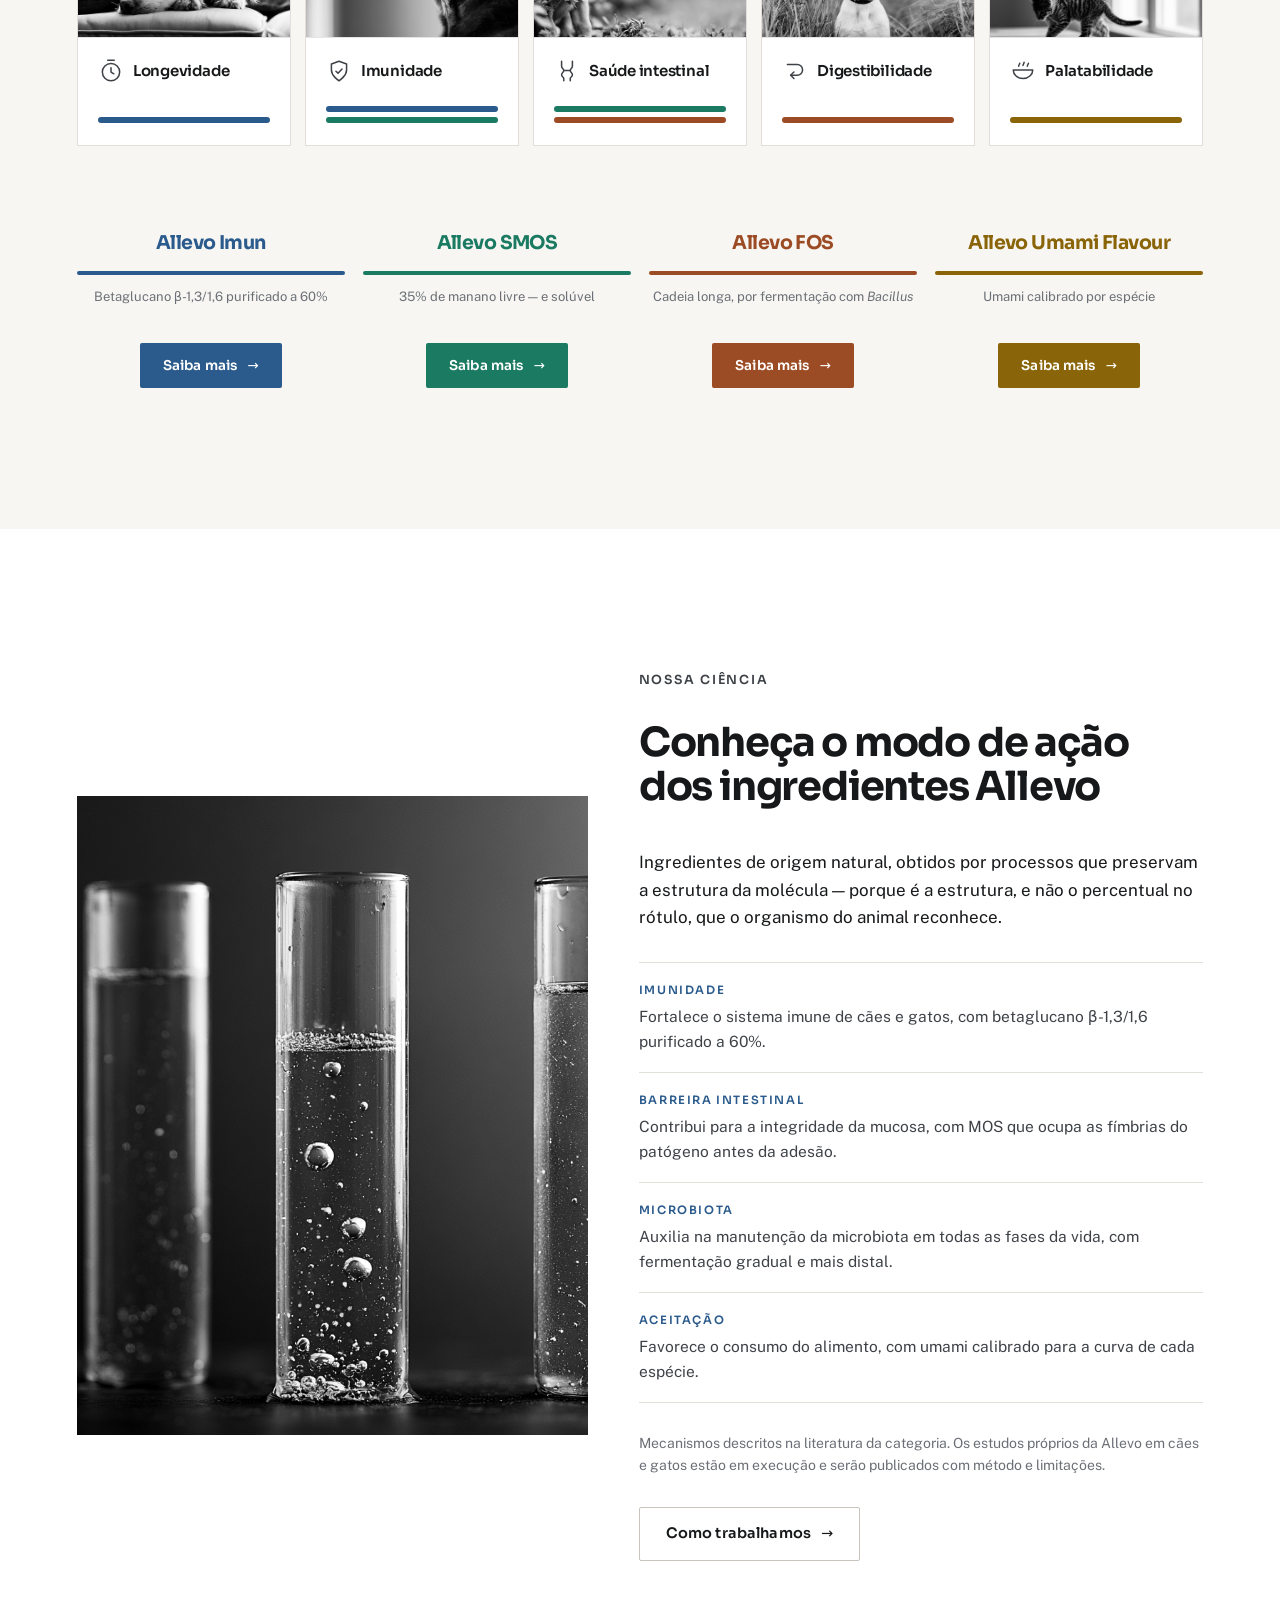
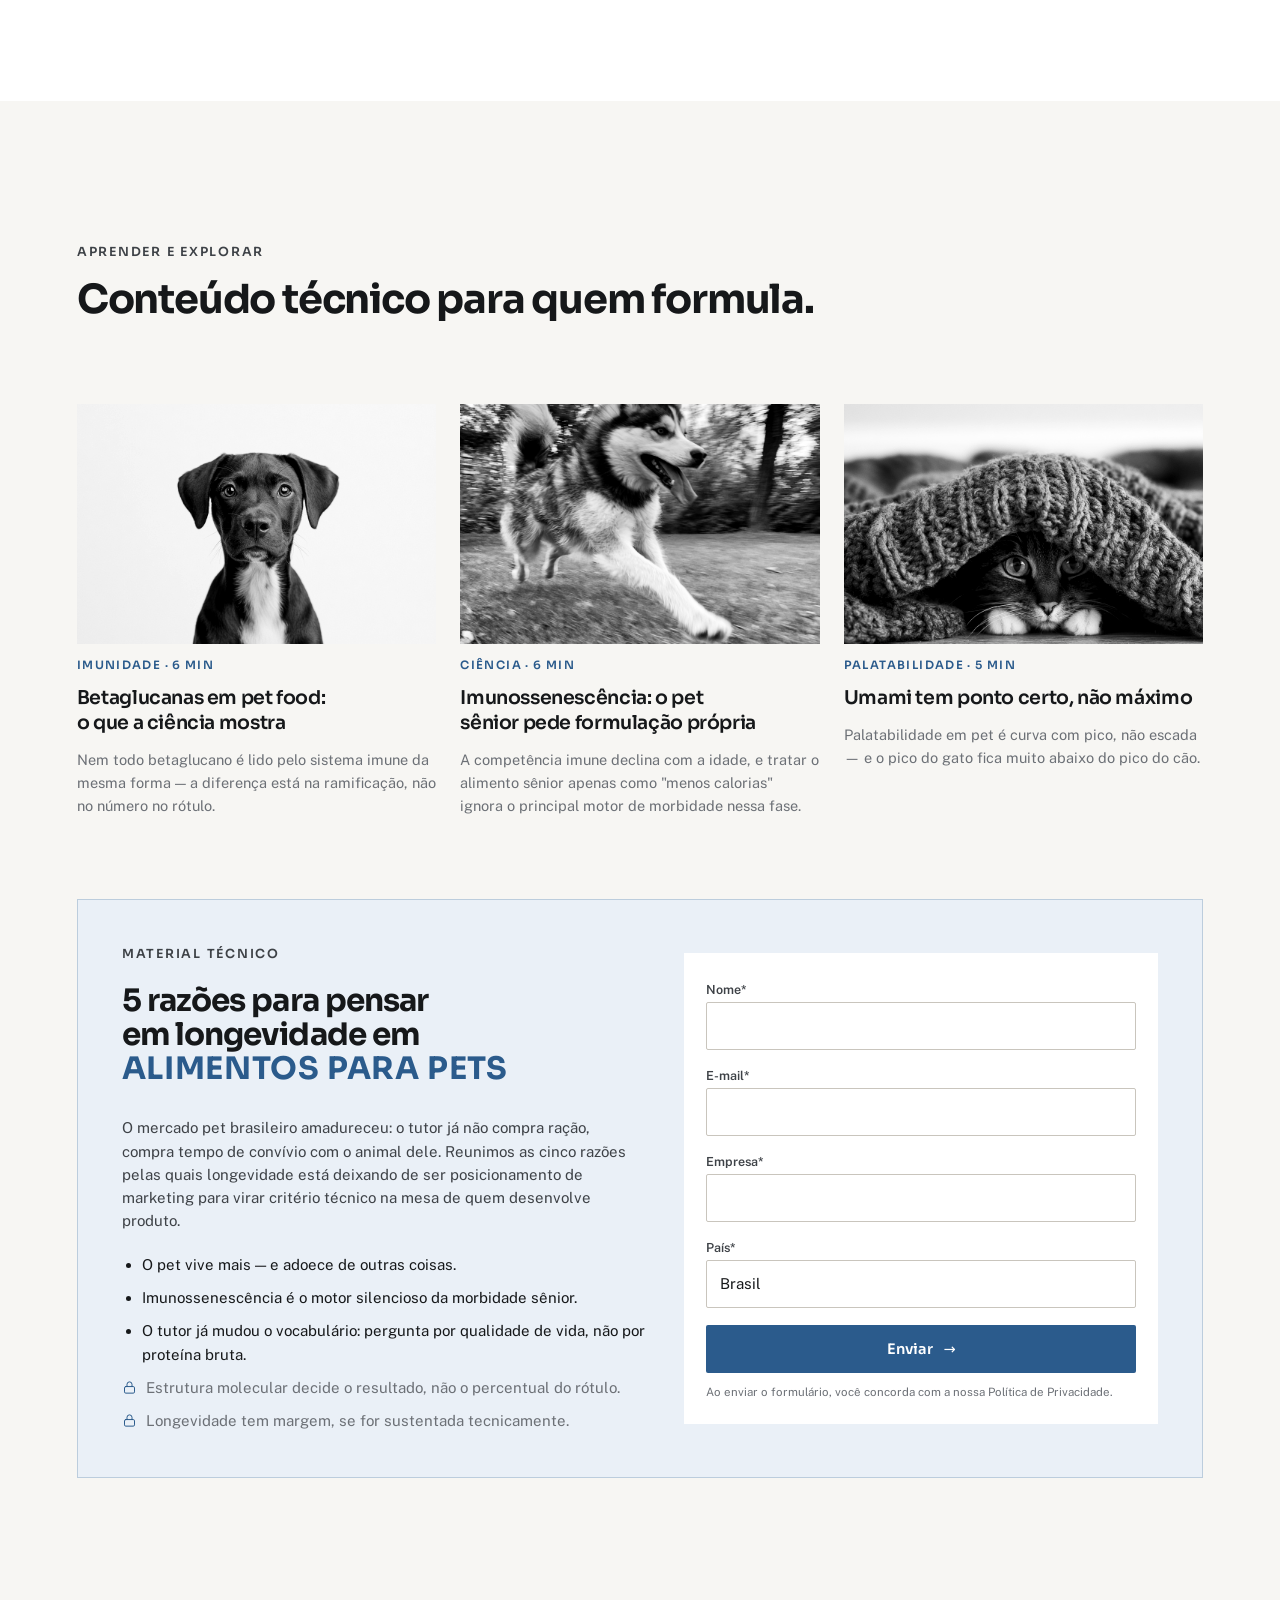
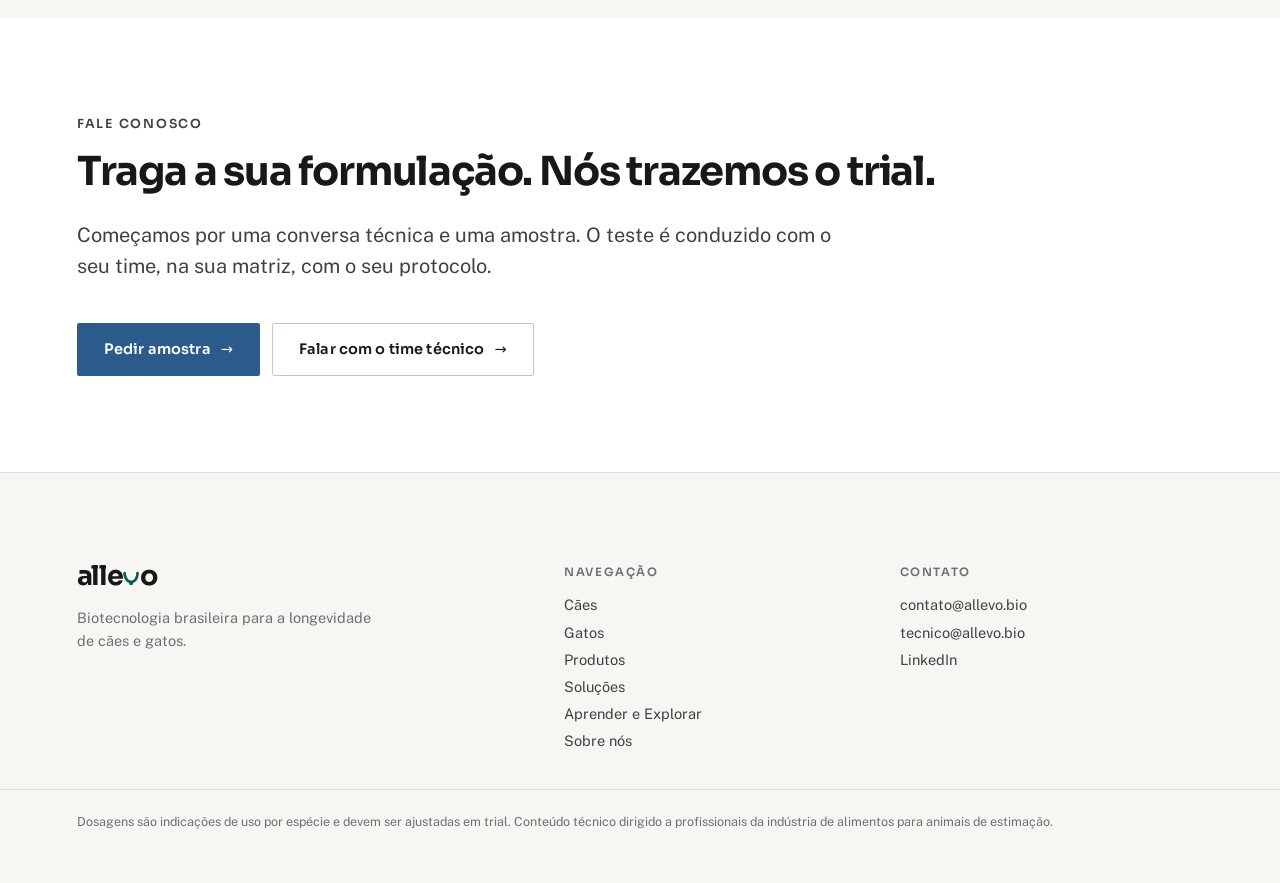
==== commit d79b068e: "Aplica o guia oficial de logotipo: símbolo, lettering e assinatura - V/tigela como SVG próprio (curv" ====
--- a/index.html
+++ b/index.html
@@ -21,7 +21,7 @@
 <link rel="preconnect" href="https://fonts.googleapis.com">
 <link rel="preconnect" href="https://fonts.gstatic.com" crossorigin>
 <link href="https://fonts.googleapis.com/css2?family=Sora:wght@400;600;700&family=Public+Sans:wght@400;500;600;700&display=swap" rel="stylesheet">
-<link rel="stylesheet" href="styles.css?v=52a66c72">
+<link rel="stylesheet" href="styles.css?v=8bb478e4">
 </head>
 <body>
 
@@ -36,7 +36,7 @@
 <header class="nav">
   <div class="nav-in">
     <div class="nav-side"><span>Biotecnologia · Brasil</span></div>
-    <a class="wordmark" href="index.html">allev<span>o</span></a>
+    <a class="wordmark" href="index.html">alle<svg class="wordmark-v" viewBox="0 0 100 90" aria-hidden="true"><path d="M10 10 C 10 46, 32 64, 50 64 C 68 64, 90 46, 90 10" fill="none" stroke="currentColor" stroke-width="17" stroke-linecap="round"/><path d="M39 62 C 39 62, 37 76, 40 80 C 44 85, 56 85, 60 80 C 63 76, 61 62, 61 62 Z" fill="currentColor"/></svg>o</a>
     <div class="nav-side nav-side--r"><a href="#contato" style="color:inherit;text-decoration:none">Fale conosco</a></div>
   </div>
   <nav class="nav-links">
@@ -85,7 +85,7 @@
     <div class="hero-panel">
       <div class="hero-panel-in">
         <div class="hero-card">
-          <h1><span class="blue">Criar</span> é fazer viver mais.</h1>
+          <h1>Nutrir melhor. Viver mais.</h1>
           <p class="hero-sub">Biotecnologia brasileira dedicada à longevidade de cães e gatos.</p>
           <div class="btn-row">
             <a class="btn btn--primary" href="#ciencia">Conheça nossa ciência</a>
@@ -352,7 +352,7 @@
 <footer>
   <div class="spine foot">
     <div class="stack g16">
-      <a class="wordmark" href="index.html">allev<span>o</span></a>
+      <a class="wordmark" href="index.html">alle<svg class="wordmark-v" viewBox="0 0 100 90" aria-hidden="true"><path d="M10 10 C 10 46, 32 64, 50 64 C 68 64, 90 46, 90 10" fill="none" stroke="currentColor" stroke-width="17" stroke-linecap="round"/><path d="M39 62 C 39 62, 37 76, 40 80 C 44 85, 56 85, 60 80 C 63 76, 61 62, 61 62 Z" fill="currentColor"/></svg>o</a>
       <p style="color:var(--muted);font-size:14.5px;max-width:34ch">Biotecnologia brasileira para a longevidade de cães e gatos.</p>
     </div>
     <div>
--- a/styles.css
+++ b/styles.css
@@ -29,6 +29,11 @@
   --mos:        #1B7A62;  /* 5.24:1 */
   --fos:        #9C4C24;  /* 6.05:1 */
   --umami:      #8A6408;  /* 5.37:1 */
+
+  /* Cor oficial do V no guia de logotipo (Verde Eucalipto — Longevidade,
+     #0B5D4B): território mais próximo do institucional. Só o símbolo usa
+     essa cor por ora — o resto da interface segue no azul. */
+  --allevo-v:   #0B5D4B;
 
   --display: 'Sora', system-ui, sans-serif;
   --sans: 'Public Sans', system-ui, -apple-system, sans-serif;
@@ -50,6 +55,7 @@
   --line: #E2DFD9; --line-2: #C9C5BD;
   --allevo: #2B5B8C; --allevo-dk: #1E4368; --allevo-sf: #EAF0F7;
   --imun: #2B5B8C; --mos: #1B7A62; --fos: #9C4C24; --umami: #8A6408;
+  --allevo-v: #0B5D4B;
 }
 :root[data-theme="dark"] {
   --white: #131517; --paper: #191C1F; --paper-2: #212528;
@@ -57,6 +63,7 @@
   --line: #2E3235; --line-2: #414649;
   --allevo: #7CB0E6; --allevo-dk: #9CC6F2; --allevo-sf: #16232F;
   --imun: #7CB0E6; --mos: #4FC3A1; --fos: #E8975C; --umami: #E5C255;
+  --allevo-v: #3FBF8F;
 }
 
 * { box-sizing: border-box; }
@@ -192,8 +199,19 @@
   font-size: 27px; letter-spacing: -0.05em;
   text-decoration: none; color: var(--ink); line-height: 1;
   justify-self: center;
-}
-.wordmark span { color: var(--allevo); }
+  display: inline-flex; align-items: baseline;
+}
+/* O V — símbolo proprietário da Allevo, forma de tigela com pé inferior.
+   Guia de marca: "o V pode mudar de cor, sua identidade nunca" — a curva e
+   o pé não se alteram entre páginas, só a cor de --allevo-v se quisermos
+   variar por território no futuro. */
+.wordmark-v {
+  width: 0.6em; height: 0.56em;
+  margin-inline: 0.02em;
+  transform: translateY(0.05em);
+  color: var(--allevo-v, #0B5D4B);
+  flex: none;
+}
 
 .nav-links {
   max-width: var(--spine); margin-inline: auto;
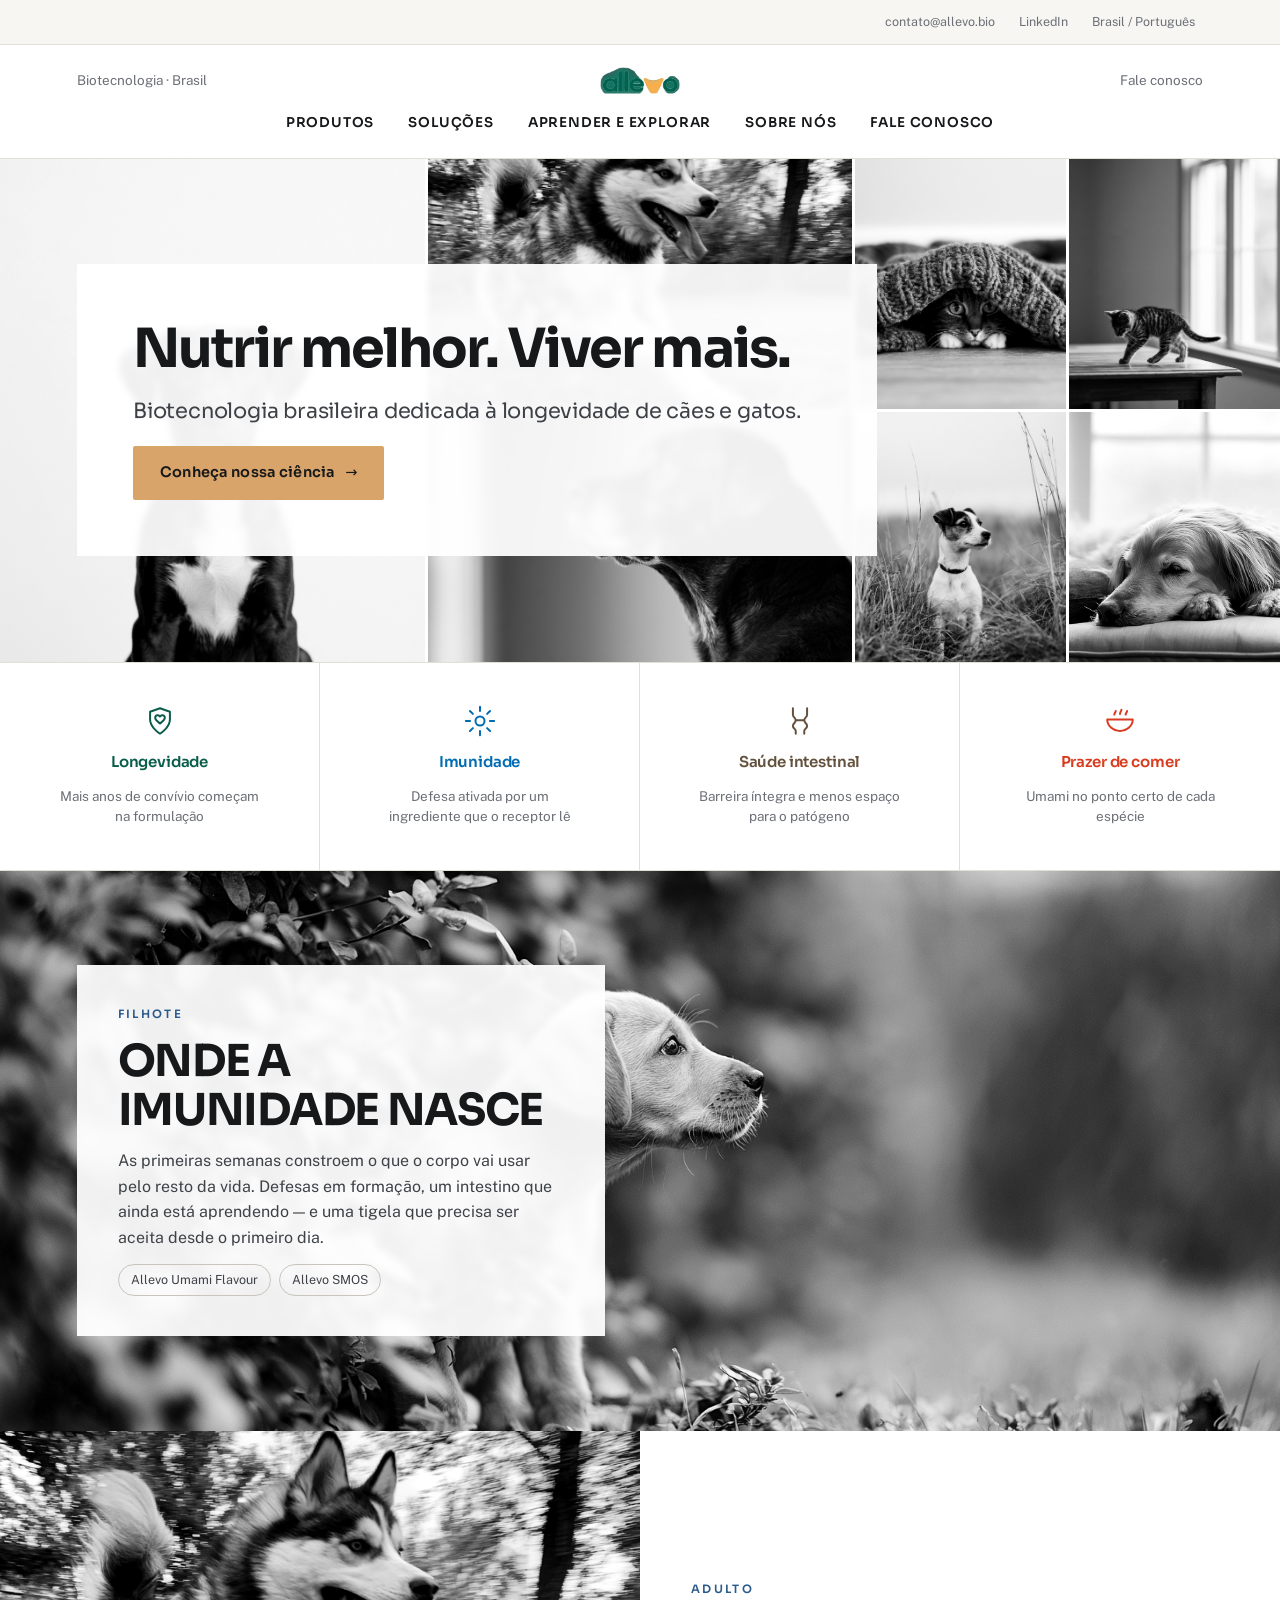
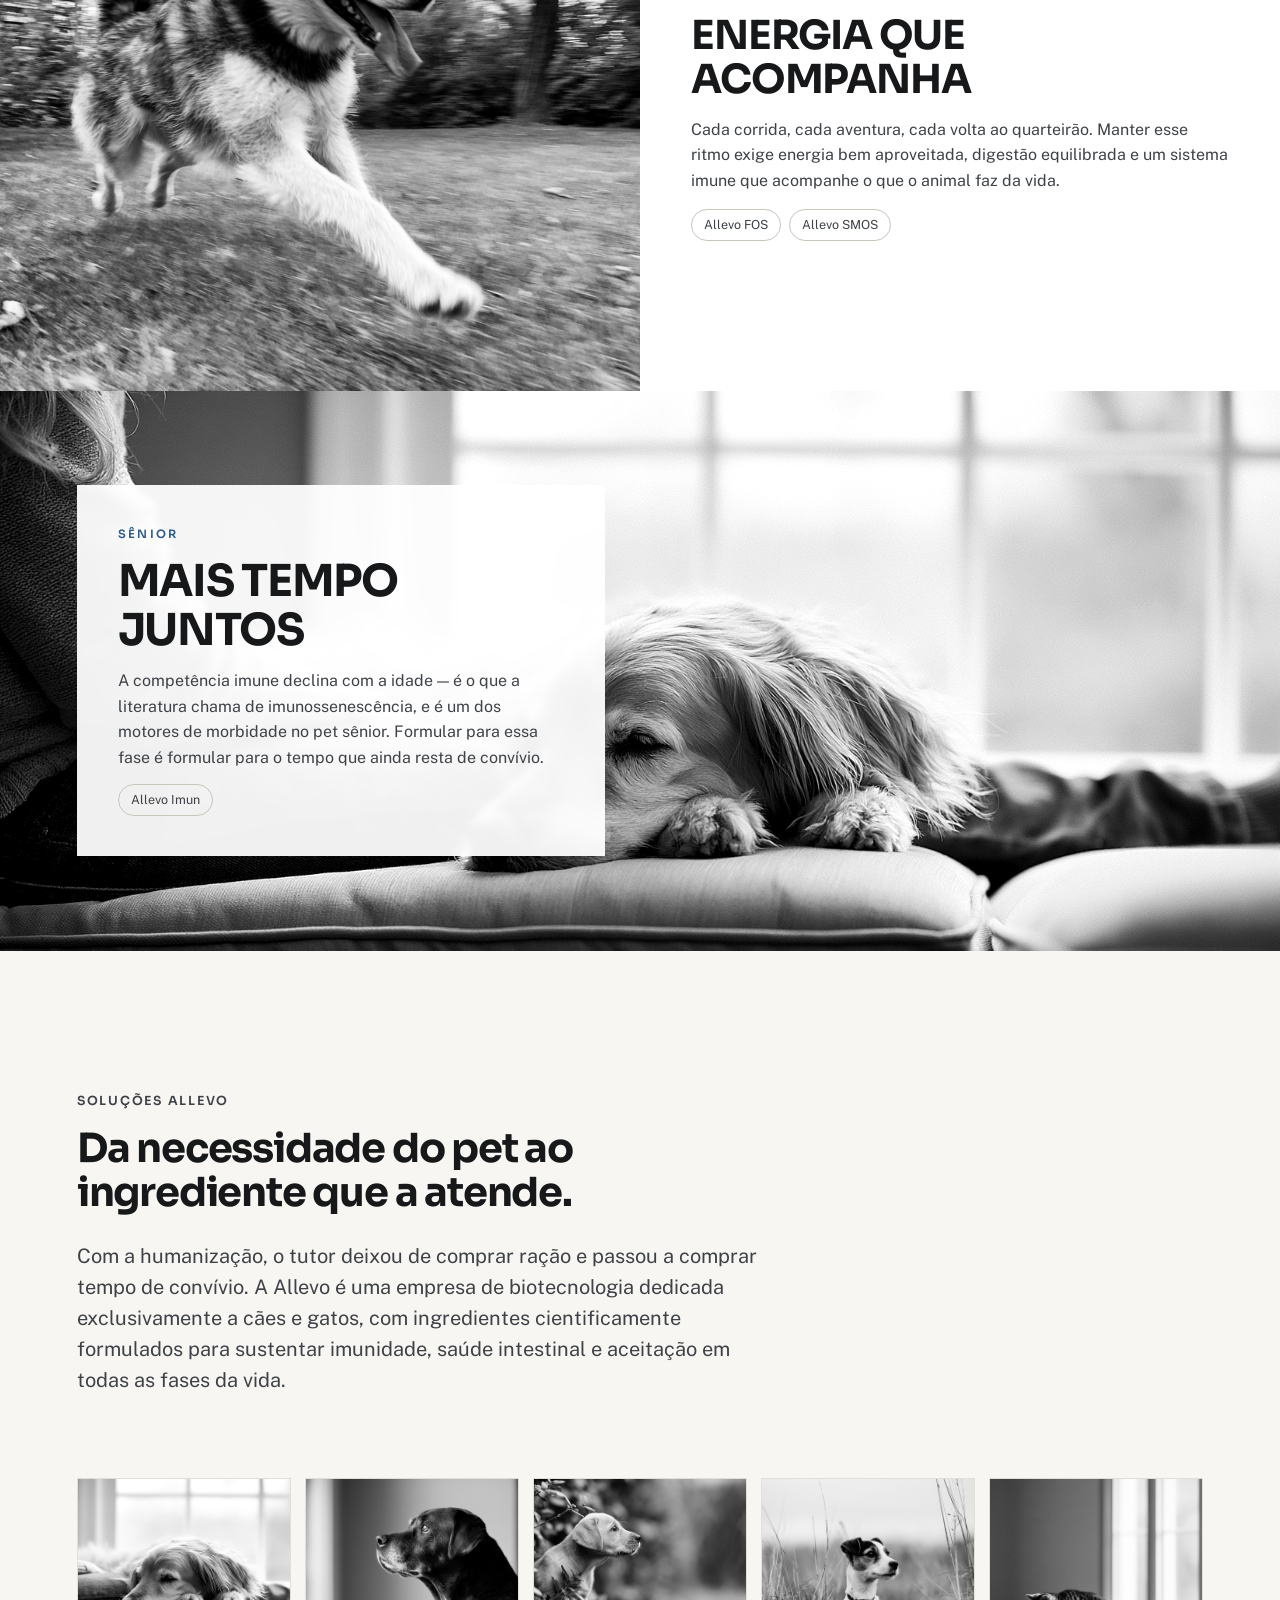
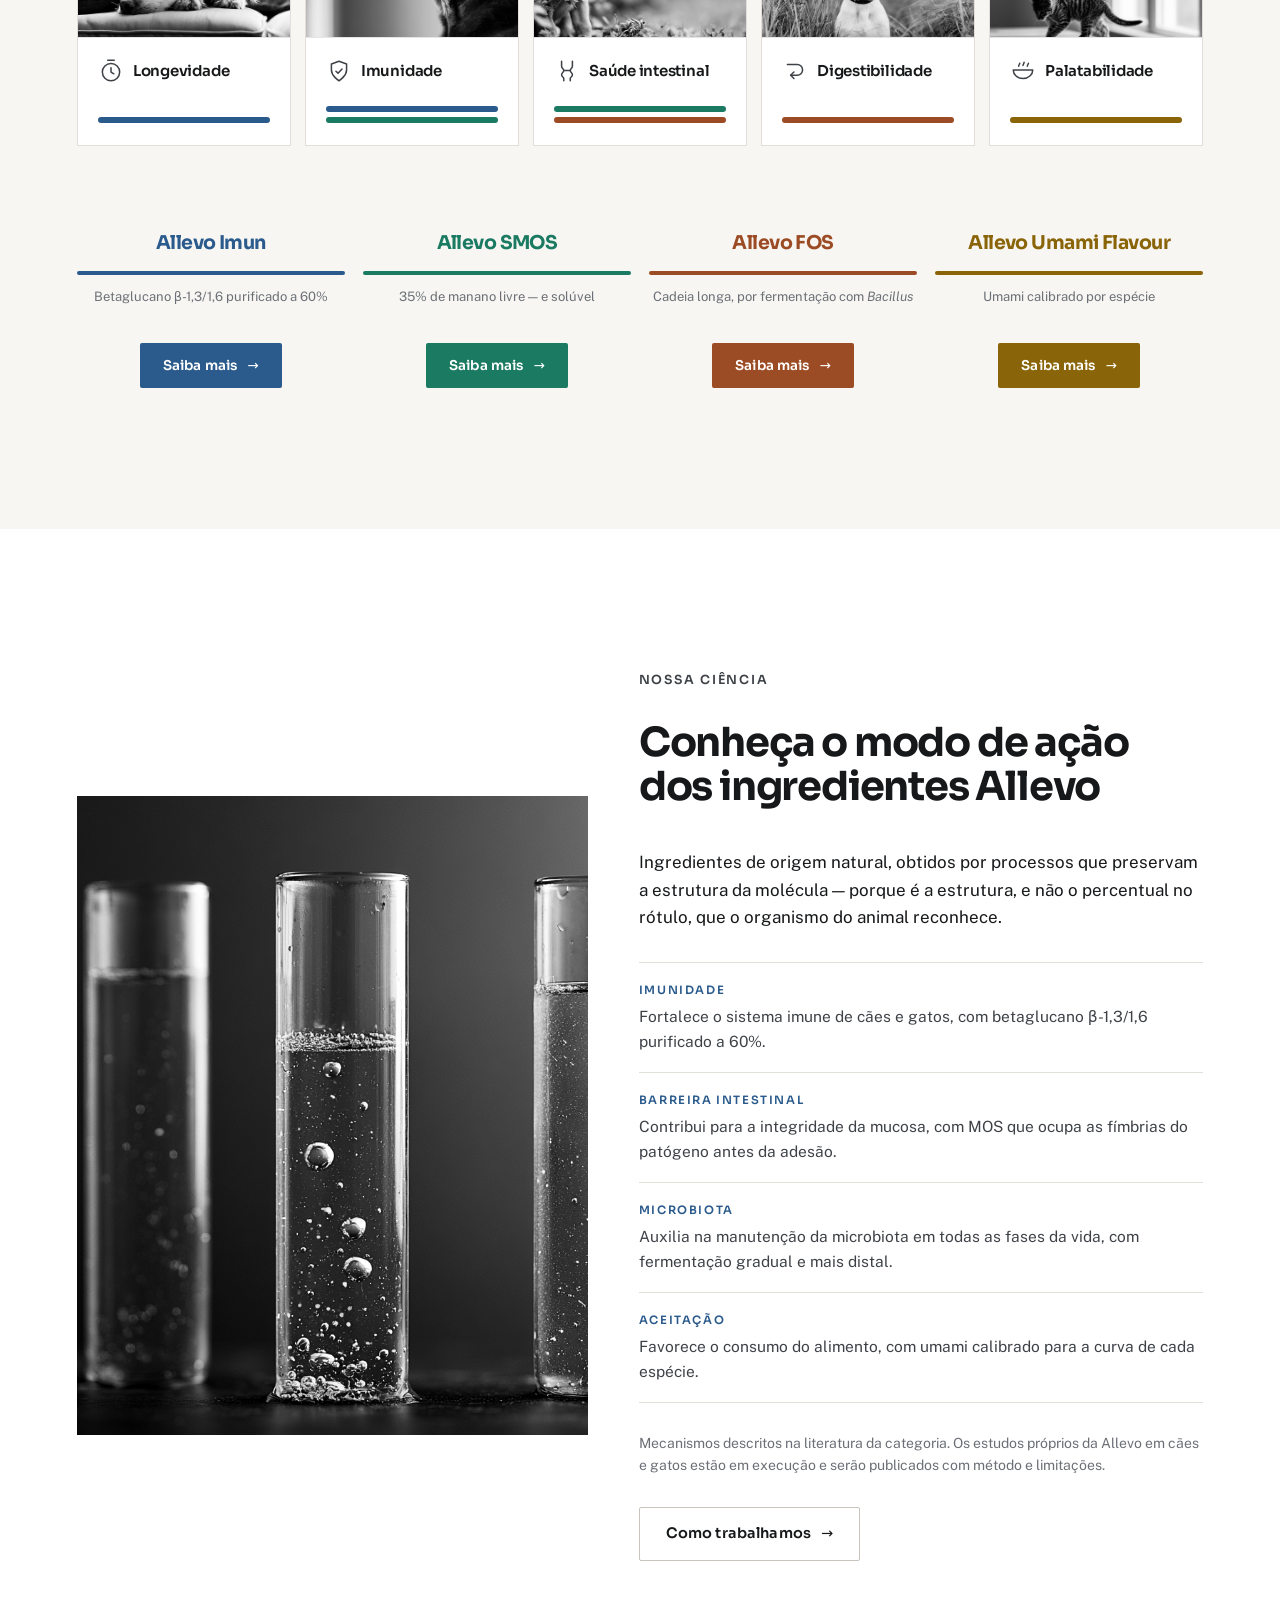
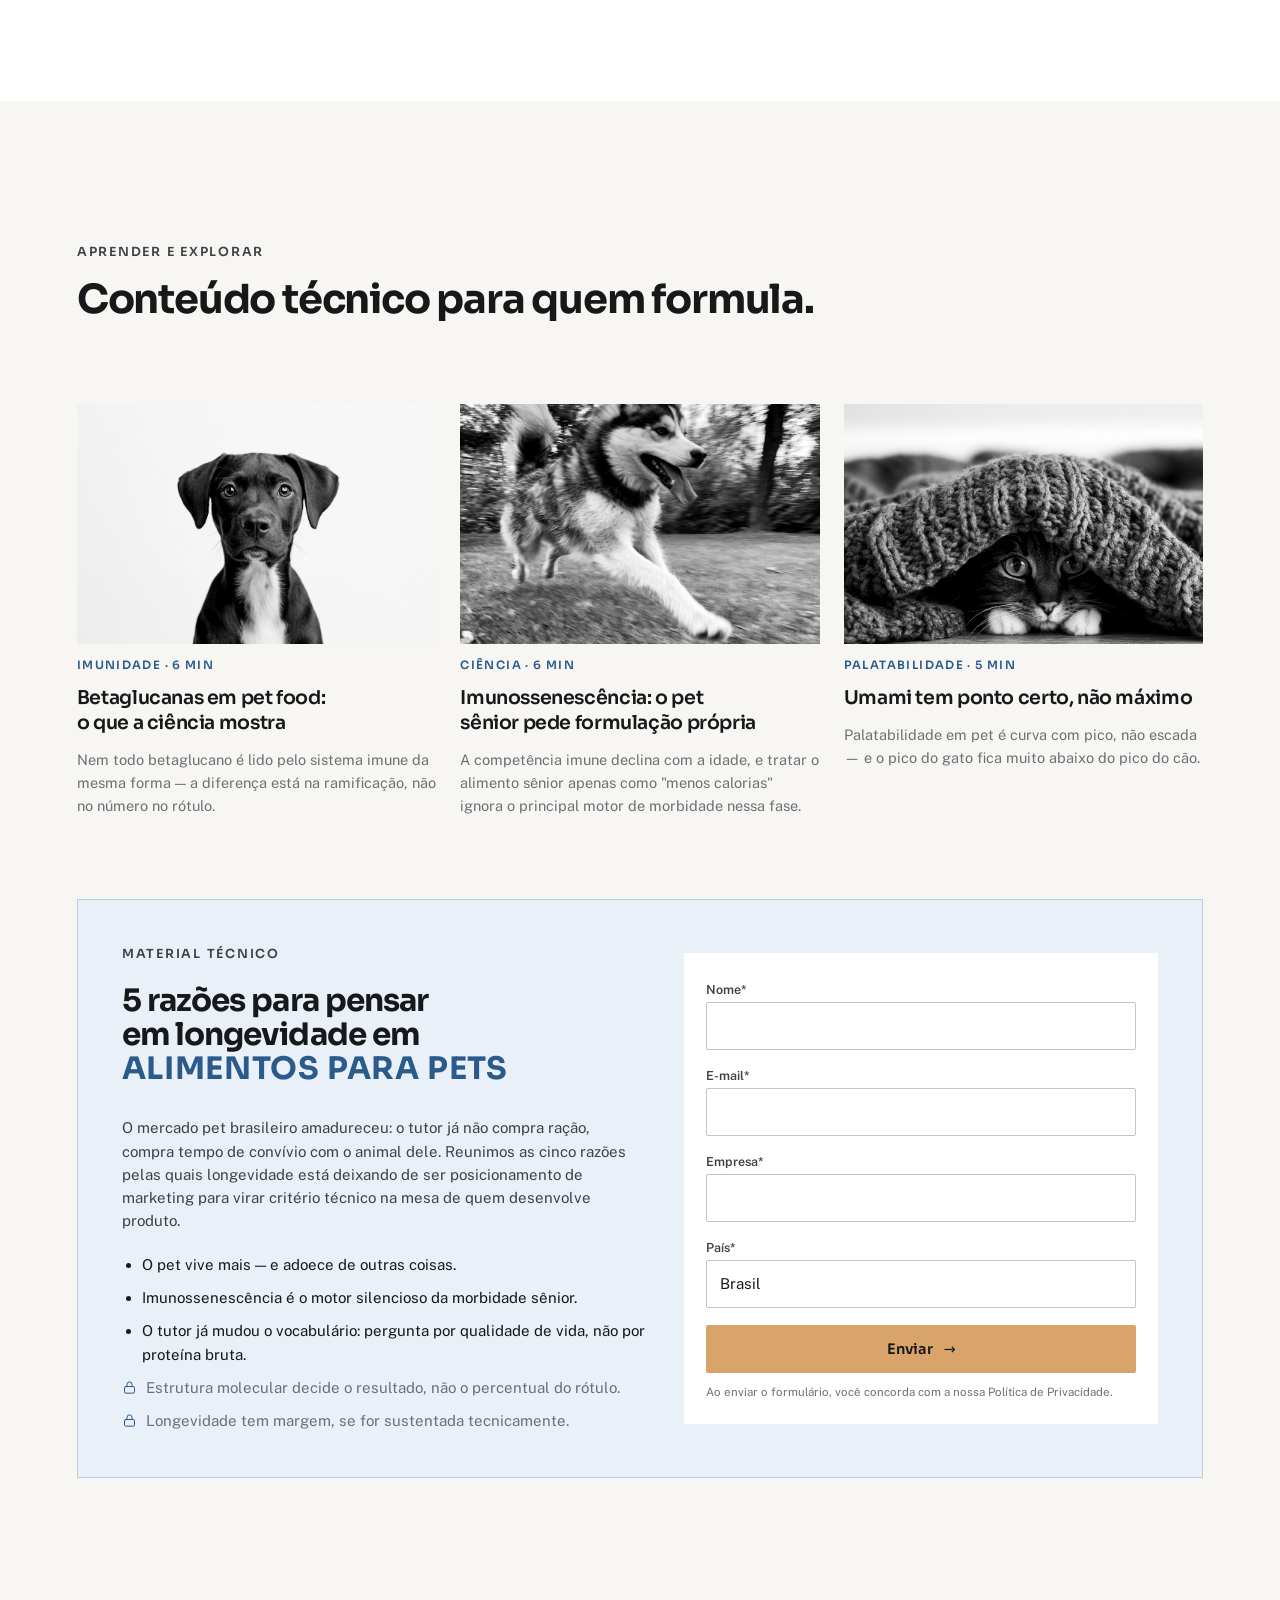
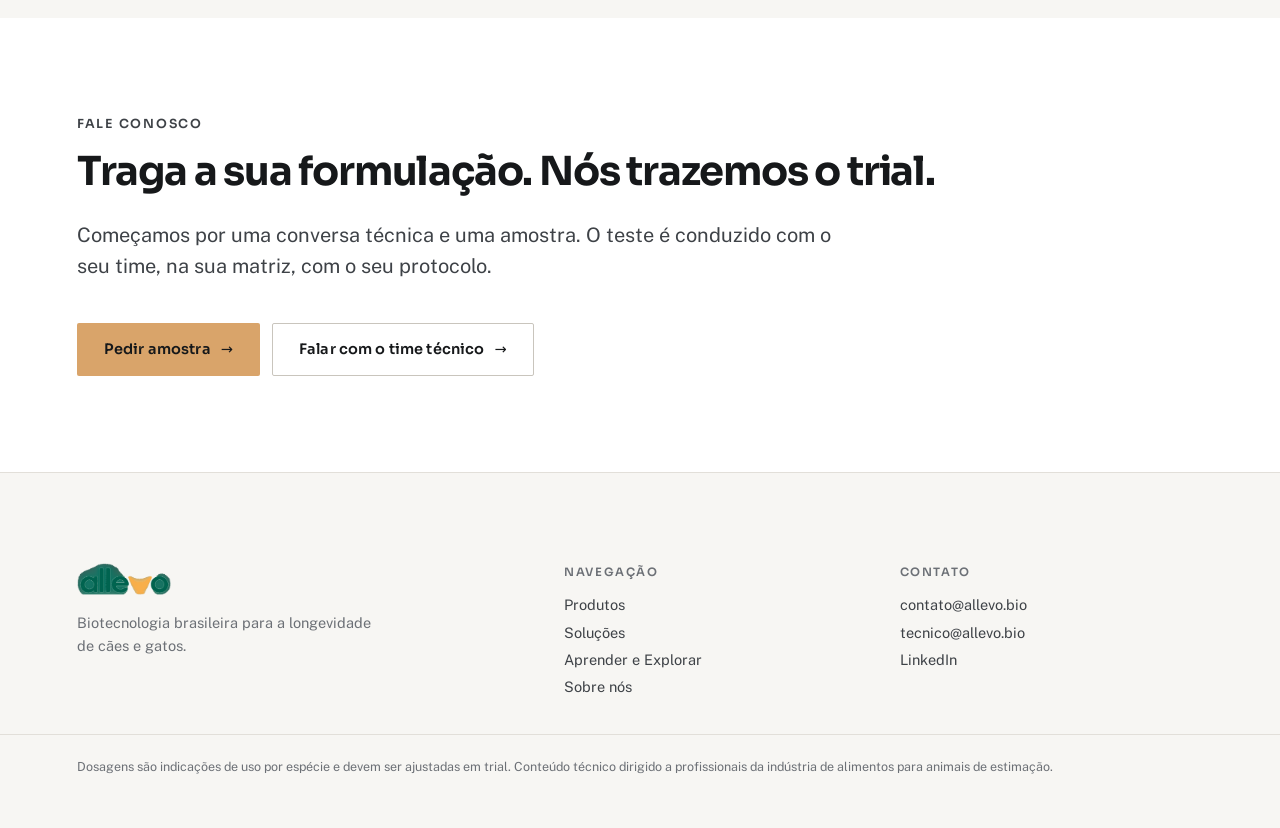
==== commit 28fcadc2: "Aplica lista completa de ajustes: logo oficial, favicon, remove Cães/Gatos, Soluções em 4 páginas, c" ====
--- a/index.html
+++ b/index.html
@@ -6,7 +6,9 @@
 <title>Allevo — biotecnologia para a longevidade de cães e gatos</title>
 <meta name="description" content="Ingredientes funcionais cientificamente formulados para pet food: betaglucano purificado, MOS solúvel, FOS de cadeia longa e levedura umami calibrada por espécie.">
 <link rel="canonical" href="https://allevo.bio/">
-<link rel="icon" href="favicon.svg" type="image/svg+xml">
+<link rel="icon" href="favicon-32.png" type="image/png" sizes="32x32">
+<link rel="icon" href="favicon-192.png" type="image/png" sizes="192x192">
+<link rel="apple-touch-icon" href="apple-touch-icon.png">
 <meta property="og:type" content="website">
 <meta property="og:site_name" content="Allevo">
 <meta property="og:locale" content="pt_BR">
@@ -21,7 +23,7 @@
 <link rel="preconnect" href="https://fonts.googleapis.com">
 <link rel="preconnect" href="https://fonts.gstatic.com" crossorigin>
 <link href="https://fonts.googleapis.com/css2?family=Sora:wght@400;600;700&family=Public+Sans:wght@400;500;600;700&display=swap" rel="stylesheet">
-<link rel="stylesheet" href="styles.css?v=8bb478e4">
+<link rel="stylesheet" href="styles.css?v=90b54918">
 </head>
 <body>
 
@@ -36,19 +38,18 @@
 <header class="nav">
   <div class="nav-in">
     <div class="nav-side"><span>Biotecnologia · Brasil</span></div>
-    <a class="wordmark" href="index.html">alle<svg class="wordmark-v" viewBox="0 0 100 90" aria-hidden="true"><path d="M10 10 C 10 46, 32 64, 50 64 C 68 64, 90 46, 90 10" fill="none" stroke="currentColor" stroke-width="17" stroke-linecap="round"/><path d="M39 62 C 39 62, 37 76, 40 80 C 44 85, 56 85, 60 80 C 63 76, 61 62, 61 62 Z" fill="currentColor"/></svg>o</a>
+    <a class="wordmark" href="index.html"><img src="img/logo/logo-default.png" alt="Allevo" class="wordmark-img"></a>
     <div class="nav-side nav-side--r"><a href="#contato" style="color:inherit;text-decoration:none">Fale conosco</a></div>
   </div>
   <nav class="nav-links">
-    <a href="caes.html">Cães</a>
-    <a href="gatos.html">Gatos</a>
     <a href="produtos.html">Produtos</a>
     <div class="nav-drop">
       <a href="solucoes.html">Soluções</a>
       <div class="nav-drop-menu">
-        <a href="solucoes.html#imunidade">Imunidade</a>
-        <a href="solucoes.html#longevidade">Longevidade</a>
-        <a href="solucoes.html#palatabilidade">Palatabilidade</a>
+        <a href="solucoes-imunidade.html">Imunidade</a>
+        <a href="solucoes-longevidade.html">Longevidade</a>
+        <a href="solucoes-palatabilidade.html">Palatabilidade</a>
+          <a href="solucoes-saude-digestiva.html">Saúde Digestiva</a>
       </div>
     </div>
     <a href="aprender.html">Aprender e Explorar</a>
@@ -57,8 +58,6 @@
   </nav>
   <div class="nav-mob">
     <div class="nav-mob-in">
-      <a href="caes.html">Cães</a>
-      <a href="gatos.html">Gatos</a>
       <a href="produtos.html">Produtos</a>
       <a href="solucoes.html">Soluções</a>
       <a href="aprender.html">Aprender e Explorar</a>
@@ -97,22 +96,22 @@
 
   <!-- ===================================================== NECESSIDADES -->
   <section class="needs" aria-label="Necessidades do pet">
-    <a class="need" href="solucoes.html#longevidade">
+    <a class="need" href="solucoes-longevidade.html" style="--t: var(--t-longevidade); --t-sf: var(--t-longevidade-sf)">
       <svg viewBox="0 0 24 24" aria-hidden="true"><path d="M12 21s7-4.35 7-10V5.5L12 3 5 5.5V11c0 5.65 7 10 7 10Z"/><path d="M12 8.8c.9-1.4 3.4-1.1 3.4.9 0 1.7-2.2 3-3.4 4-1.2-1-3.4-2.3-3.4-4 0-2 2.5-2.3 3.4-.9Z"/></svg>
       <span class="need-t">Longevidade</span>
       <span class="need-d">Mais anos de convívio começam na formulação</span>
     </a>
-    <a class="need" href="solucoes.html#imunidade">
+    <a class="need" href="solucoes-imunidade.html" style="--t: var(--t-imunidade); --t-sf: var(--t-imunidade-sf)">
       <svg viewBox="0 0 24 24" aria-hidden="true"><circle cx="12" cy="12" r="3.2"/><path d="M12 2v3M12 19v3M2 12h3M19 12h3M4.9 4.9l2.1 2.1M17 17l2.1 2.1M19.1 4.9 17 7M7 17l-2.1 2.1"/></svg>
       <span class="need-t">Imunidade</span>
       <span class="need-d">Defesa ativada por um ingrediente que o receptor lê</span>
     </a>
-    <a class="need" href="produtos.html#mos">
+    <a class="need" href="solucoes-saude-digestiva.html" style="--t: var(--t-saude); --t-sf: var(--t-saude-sf)">
       <svg viewBox="0 0 24 24" aria-hidden="true"><path d="M7 3v4.5c0 2 2 2.2 2 4s-2 2-2 4 2 2 2 3.5V21"/><path d="M17 3v4.5c0 2-2 2.2-2 4s2 2 2 4-2 2-2 3.5V21"/><path d="M9 11.5h6"/></svg>
       <span class="need-t">Saúde intestinal</span>
       <span class="need-d">Barreira íntegra e menos espaço para o patógeno</span>
     </a>
-    <a class="need" href="solucoes.html#palatabilidade">
+    <a class="need" href="solucoes-palatabilidade.html" style="--t: var(--t-palatabilidade); --t-sf: var(--t-palatabilidade-sf)">
       <svg viewBox="0 0 24 24" aria-hidden="true"><path d="M3 11h18c0 4.4-4 8-9 8s-9-3.6-9-8Z"/><path d="M8 7.5c0-1.2 1-1.6 1-2.6M12 7c0-1.4 1-1.8 1-3M16 7.5c0-1.2 1-1.6 1-2.6"/></svg>
       <span class="need-t">Prazer de comer</span>
       <span class="need-d">Umami no ponto certo de cada espécie</span>
@@ -352,14 +351,12 @@
 <footer>
   <div class="spine foot">
     <div class="stack g16">
-      <a class="wordmark" href="index.html">alle<svg class="wordmark-v" viewBox="0 0 100 90" aria-hidden="true"><path d="M10 10 C 10 46, 32 64, 50 64 C 68 64, 90 46, 90 10" fill="none" stroke="currentColor" stroke-width="17" stroke-linecap="round"/><path d="M39 62 C 39 62, 37 76, 40 80 C 44 85, 56 85, 60 80 C 63 76, 61 62, 61 62 Z" fill="currentColor"/></svg>o</a>
+      <a class="wordmark" href="index.html"><img src="img/logo/logo-default.png" alt="Allevo" class="wordmark-img"></a>
       <p style="color:var(--muted);font-size:14.5px;max-width:34ch">Biotecnologia brasileira para a longevidade de cães e gatos.</p>
     </div>
     <div>
       <h4>Navegação</h4>
       <div class="foot-col">
-        <a href="caes.html">Cães</a>
-        <a href="gatos.html">Gatos</a>
         <a href="produtos.html">Produtos</a>
         <a href="solucoes.html">Soluções</a>
         <a href="aprender.html">Aprender e Explorar</a>
--- a/styles.css
+++ b/styles.css
@@ -30,10 +30,29 @@
   --fos:        #9C4C24;  /* 6.05:1 */
   --umami:      #8A6408;  /* 5.37:1 */
 
-  /* Cor oficial do V no guia de logotipo (Verde Eucalipto — Longevidade,
-     #0B5D4B): território mais próximo do institucional. Só o símbolo usa
-     essa cor por ora — o resto da interface segue no azul. */
-  --allevo-v:   #0B5D4B;
+  /* Guia de marca — paleta oficial (slide "7. Cores"). */
+  --oliva:      #66713F;
+  --oliva-45:   #8A9464;
+  --oliva-30:   #ADB489;
+  --oliva-15:   #D0D3BC;
+  --mel:        #D9A46A;
+  --mel-dk:     #C28E56;  /* hover do botão primário, ~10% mais escuro */
+  --floresta:   #2B331C;
+
+  /* Territórios / soluções — cor do V no logo muda por página. */
+  --t-longevidade:    #0B5D4B;
+  --t-palatabilidade: #D83B1E;
+  --t-imunidade:       #006CB3;
+  --t-saude:           #64513D;
+  --t-longevidade-sf:    #E3F0EC;
+  --t-palatabilidade-sf: #FBE7E3;
+  --t-imunidade-sf:       #E3EEF5;
+  --t-saude-sf:           #EFEAE4;
+
+  /* Paleta de comunicação — uso pontual (categorias de conteúdo). */
+  --com-teal:    #00818F;
+  --com-roxo:    #6F2277;
+  --com-laranja: #FF5400;
 
   --display: 'Sora', system-ui, sans-serif;
   --sans: 'Public Sans', system-ui, -apple-system, sans-serif;
@@ -55,7 +74,6 @@
   --line: #E2DFD9; --line-2: #C9C5BD;
   --allevo: #2B5B8C; --allevo-dk: #1E4368; --allevo-sf: #EAF0F7;
   --imun: #2B5B8C; --mos: #1B7A62; --fos: #9C4C24; --umami: #8A6408;
-  --allevo-v: #0B5D4B;
 }
 :root[data-theme="dark"] {
   --white: #131517; --paper: #191C1F; --paper-2: #212528;
@@ -63,7 +81,6 @@
   --line: #2E3235; --line-2: #414649;
   --allevo: #7CB0E6; --allevo-dk: #9CC6F2; --allevo-sf: #16232F;
   --imun: #7CB0E6; --mos: #4FC3A1; --fos: #E8975C; --umami: #E5C255;
-  --allevo-v: #3FBF8F;
 }
 
 * { box-sizing: border-box; }
@@ -158,11 +175,13 @@
 .btn:focus-visible { outline: 2px solid var(--allevo); outline-offset: 3px; }
 .btn::after { content: "→"; font-weight: 400; }
 
-.btn--primary { background: var(--allevo); color: #FFF; }
+/* Botão primário no Mel do guia — contraste checado: branco em cima do Mel
+   dá só 2.22:1 (reprova AA), --ink em cima dá 8.03:1. */
+.btn--primary { background: var(--mel); color: var(--ink); }
 .btn--outline { background: transparent; color: var(--ink); border-color: var(--line-2); }
 
 @media (hover: hover) and (pointer: fine) {
-  .btn--primary:hover { background: var(--allevo-dk); }
+  .btn--primary:hover { background: var(--mel-dk); }
   .btn--outline:hover { border-color: var(--allevo); color: var(--allevo); }
 }
 .btn-row { display: flex; flex-wrap: wrap; gap: 12px; }
@@ -195,23 +214,15 @@
 .nav-side--r { justify-content: flex-end; }
 
 .wordmark {
-  font-family: var(--display); font-weight: 700;
-  font-size: 27px; letter-spacing: -0.05em;
-  text-decoration: none; color: var(--ink); line-height: 1;
+  text-decoration: none; line-height: 1;
   justify-self: center;
-  display: inline-flex; align-items: baseline;
-}
-/* O V — símbolo proprietário da Allevo, forma de tigela com pé inferior.
-   Guia de marca: "o V pode mudar de cor, sua identidade nunca" — a curva e
-   o pé não se alteram entre páginas, só a cor de --allevo-v se quisermos
-   variar por território no futuro. */
-.wordmark-v {
-  width: 0.6em; height: 0.56em;
-  margin-inline: 0.02em;
-  transform: translateY(0.05em);
-  color: var(--allevo-v, #0B5D4B);
-  flex: none;
-}
+  display: inline-flex; align-items: center;
+}
+/* Logo oficial do guia de marca — arquivo do usuário, recortado, não um
+   traço redesenhado. .wordmark-img troca por página nas Soluções, via
+   atributo src (ver .wordmark-img[data-territorio] em cada página). */
+.wordmark-img { height: 27px; width: auto; display: block; }
+.foot .wordmark-img { height: 32px; }
 
 .nav-links {
   max-width: var(--spine); margin-inline: auto;
@@ -422,19 +433,18 @@
 /* Na grade de 2 colunas do mobile a 2a celula ficava com borda colada na
    borda da viewport. */
 @media (max-width: 759px) { .need:nth-child(2n) { border-right: none; } }
-.need svg { width: 34px; height: 34px; stroke: var(--ink); fill: none;
-            stroke-width: 1.4; stroke-linecap: round; stroke-linejoin: round;
-            transition: stroke 180ms ease; }
+/* --t/--t-sf: cor do território, definida inline por card (guia de cores —
+   cada card usa a cor da solução correspondente, só no ícone e no título). */
+.need svg { width: 34px; height: 34px; stroke: var(--t, var(--ink)); fill: none;
+            stroke-width: 1.4; stroke-linecap: round; stroke-linejoin: round; }
 .need-t { font-family: var(--display); font-size: 15px; font-weight: 600; letter-spacing: -0.01em;
-          transition: color 180ms ease; }
+          color: var(--t, var(--ink)); }
 .need-d { font-size: 13.5px; color: var(--muted); line-height: 1.5; max-width: 26ch; }
 @media (hover:hover){
-  .need:hover { background: var(--allevo-sf); }
-  .need:hover svg { stroke: var(--allevo); }
-  .need:hover .need-t { color: var(--allevo); }
-}
-.need:focus-visible { outline: 2px solid var(--allevo); outline-offset: -2px; }
-.need:active { background: var(--allevo-sf); }
+  .need:hover { background: var(--t-sf, var(--allevo-sf)); }
+}
+.need:focus-visible { outline: 2px solid var(--t, var(--allevo)); outline-offset: -2px; }
+.need:active { background: var(--t-sf, var(--allevo-sf)); }
 
 /* ------------------------------------------------------------ Atos (bandas) */
 
